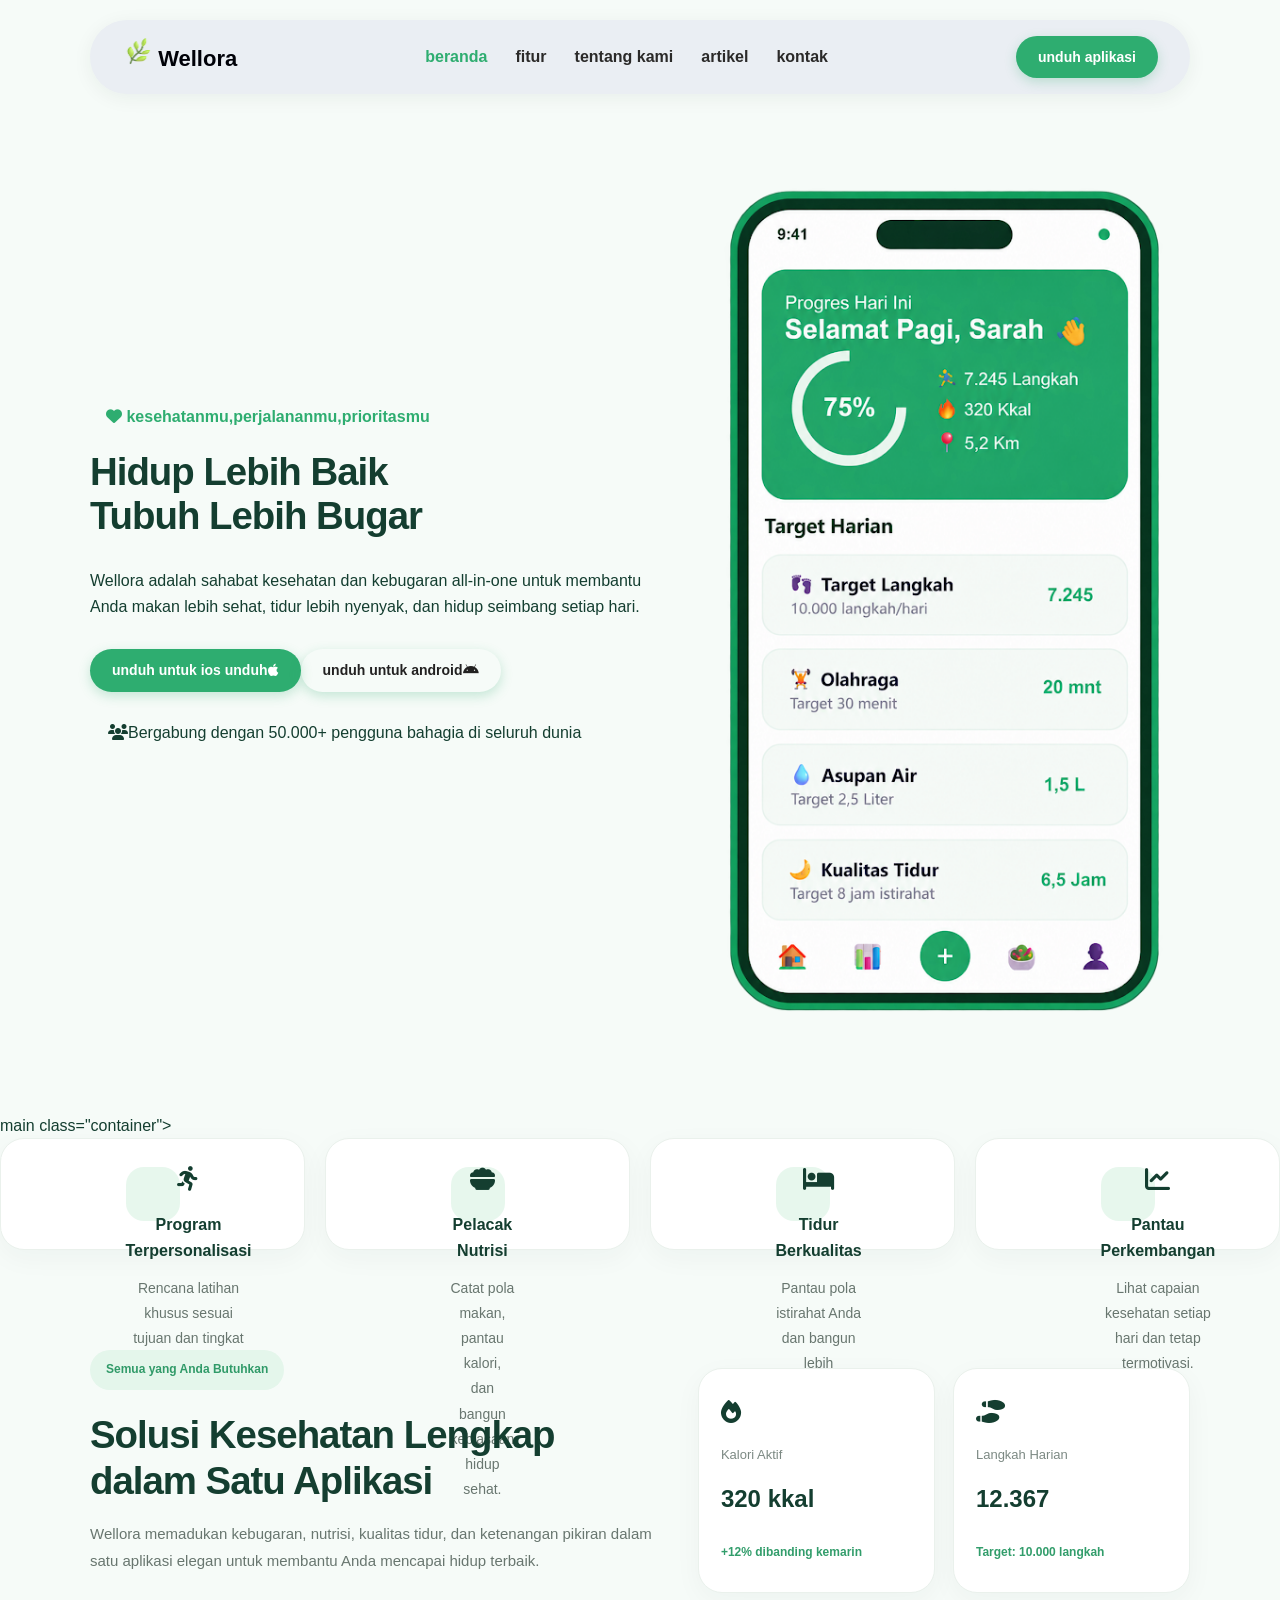
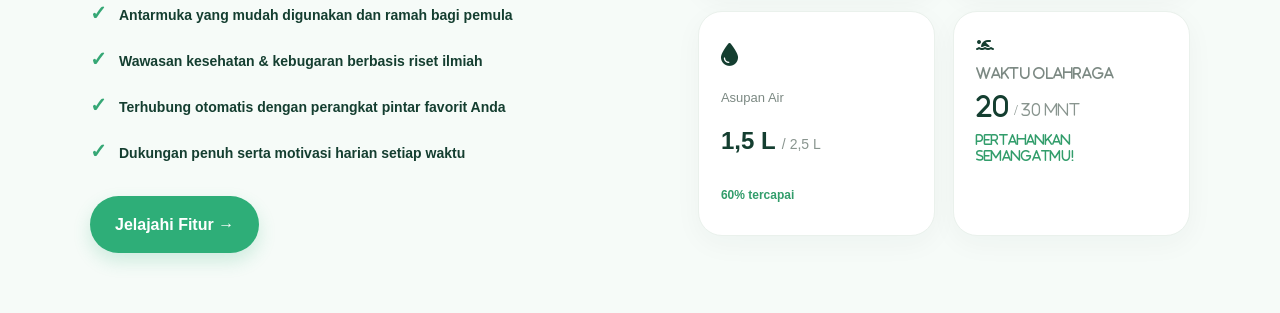
==== index.html @ 61c04da2 "penambahan secction tentang kami" ====
<!DOCTYPE html>
<html lang="en">
<head>
    <meta charset="UTF-8">
    <meta name="viewport" content="width=device-width, initial-scale=1.0">
    <title>wellora</title>
    <link rel="stylesheet" href="style.css">
     <link rel="stylesheet" href="https://cdnjs.cloudflare.com/ajax/libs/font-awesome/6.7.2/css/all.min.css" />
</head>
<body>
<header>
    <!-- logo -->
<a href="#" class="nav-logo">
    <span class="nav-logo-icon">
    <img src="aset/logo wellora.png" alt="icon"
    width="30" height="30">
    
    
</span>
Wellora
</a>
<!-- <menu> -->
    <nav class="nav-menu">
        <a href="#" class="nav-item active"> beranda </a>
         <a href="#"class="nav-item"> fitur</a>
          <a href="#" class="nav-item"> tentang kami </a>
           <a href="#" class="nav-item"> artikel </a>
            <a href="#" class="nav-item"> kontak </a>
             </nav>


        <!-- tombol -->
         <div class="nav-button">
            <a href="#" class="btn-unduh"> unduh aplikasi</a>
         </div>
</header>
<!-- hero -->
<section class="hero">
    <div class="text-hero">
        
        <span class="badge-hero"><i class="fa-solid fa-heart"></i>
            kesehatanmu,perjalananmu,prioritasmu</span>

            <h1 class="judul-hero">
           Hidup Lebih Baik<br> Tubuh Lebih Bugar</br> 
            </h1>

            <p class="deskripsi-hero">
                Wellora adalah sahabat kesehatan dan kebugaran 
                all-in-one untuk membantu Anda makan lebih sehat, tidur
                lebih nyenyak, dan hidup seimbang setiap hari.
            </p>

            <div class="button-hero">
                <a href="#" class="btn-ios">unduh untuk ios unduh <i class="fa-brands fa-apple"></i></a>
                <a href="#" class="btn-android">unduh untuk android<i class="fa-brands fa-android"></i></a>
               
            </div>

            <div class="tagline">
                 <i class="fa-solid fa-users"></i>Bergabung dengan 50.000+ pengguna bahagia di seluruh dunia 
            </div>

    </div>

    <div class="gambar-hero">
    <img src="aset/mobile.png" alt="mobile apps" class="gambar">
    </div>
</section>
main class="container">

    <section class="features">
      <div class="feature">
        <span class="icon"><i class="fa-solid fa-person-running"></i>
        <h3>Program Terpersonalisasi</h3>
        <p>Rencana latihan khusus sesuai tujuan dan tingkat kebugaran Anda.</p>
      </div>

      <div class="feature">
        <span class="icon"><i class="fa-solid fa-bowl-food"></i>
        <h3>Pelacak Nutrisi</h3>
        <p>Catat pola makan, pantau kalori, dan bangun kebiasaan hidup sehat.</p>
      </div>

      <div class="feature">
        <span class="icon"><i class="fa-solid fa-bed"></i>
        <h3>Tidur Berkualitas</h3>
        <p>Pantau pola istirahat Anda dan bangun lebih berenergi setiap pagi.</p>
      </div>

      <div class="feature">
        <span class="icon"><i class="fa-solid fa-chart-line"></i>
        <h3>Pantau Perkembangan</h3>
        <p>Lihat capaian kesehatan setiap hari dan tetap termotivasi.</p>
      </div>
    </section>

    <section class="hero">
      <div class="content">
        <span class="badge">Semua yang Anda Butuhkan</span>

        <h1>Solusi Kesehatan Lengkap dalam Satu Aplikasi</h1>

        <p class="description">
          Wellora memadukan kebugaran, nutrisi, kualitas tidur,
          dan ketenangan pikiran dalam satu aplikasi elegan
          untuk membantu Anda mencapai hidup terbaik.
        </p>

        <ul>
          <li>Antarmuka yang mudah digunakan dan ramah bagi pemula</li>
          <li>Wawasan kesehatan & kebugaran berbasis riset ilmiah</li>
          <li>Terhubung otomatis dengan perangkat pintar favorit Anda</li>
          <li>Dukungan penuh serta motivasi harian setiap waktu</li>
        </ul>

        <a href="#dashboard" class="button">Jelajahi Fitur →</a>
      </div>

      <div class="dashboard" id="dashboard">
        <div class="stat">
          <span><i class="fa-solid fa-fire"></i>
          <p>Kalori Aktif</p>
          <h2>320 kkal</h2>
          <small>+12% dibanding kemarin</small>
        </div>

        <div class="stat">
          <span><i class="fa-solid fa-shoe-prints"></i>
          <p>Langkah Harian</p>
          <h2>12.367</h2>
          <small>Target: 10.000 langkah</small>
        </div>

        <div class="stat">
          <span><i class="fa-solid fa-droplet"></i>
          <p>Asupan Air</p>
          <h2>1,5 L <em>/ 2,5 L</em></h2>
          <small>60% tercapai</small>
        </div>

        <div class="stat">
          <span<i class="fa-solid fa-person-swimming"></i>
          <p>Waktu Olahraga</p>
          <h2>20 <em>/ 30 mnt</em></h2>
          <small>Pertahankan semangatmu!</small>
        </div>
      </div>
    </section>

  </main>

<section class="tentang">
  
</section>



</body>
</html>
---- style.css ----
/* reset all */
*{
    box-sizing: border-box;
    margin: 0;
    padding: 0;
}

body{
    font-family: 'Segoe UI', Tahoma, Geneva, Verdana, sans-serif;
    background-color: rgb(253, 254, 255);
    color: rgb(2, 11, 19);
    line-height: 1.6;
}


/* header dan nafgar */
header{
    width: 90%;
    max-width: 1100px;
    background-color: rgb(234, 238, 243);
    border-radius: 40px;
    box-shadow: 0 4px 20px rgba(18,55,42,0.06);
    margin: 20px auto 30px auto;
    padding: 16px 32px;
    display:flex;
    justify-content: space-between;
}

.nav-logo{
    font-size: 22px;
    font-weight: 800;
    color: rgb(0, 1, 8);
    text-decoration: none;


}

.nav-menu{
    display: flex;
    align-items: center;
    gap: 28px;
}

.nav-item{
    color: rgb(43, 42, 41);
    text-decoration: none;
    font-weight: 600;
    font-size: 16px;
}

.nav-item:hover, .nav-item.active{
    color: #2ead70;
    transition: color 0,2s ease;
}

.btn-unduh{
    background-color:#2ead70;
    padding: 10px  22px;
    border-radius: 25px;
    color: white;
    text-decoration: none;
    font-weight: 700; 
    font-size: 14px;

    display: flex;
    align-items: center;
    
    box-shadow: 0 4px 12px rgba(46,173,112,0.25);
}

.btn-unduh:hover{
    background-color: #2ead70;
    transform: translateY(-2px);
    transition: trasform 0.2 ease;
}
/* hero section */
.hero{
    width: 90%;
    max-width: 1100px;
    margin: 0 auto;

    display: flex;
    justify-content: space-between;
    align-items: center;
    gap:40px;
    padding-top: 30px;
    padding-bottom: 60px;
}

.gambar{
    width: 100%;
    max-width: 900px;
    height: auto;
    margin: auto;
}

.badge-hero{
    background: color #cbeedb;;
    color: #2ead70;
    border-radius: 20px;
    font-weight: 700;
    padding: 8px 16px;
    border:1px solid CBEFDB;
    height: auto;
}



.judul-hero{
    font: size 50px;
    font-weight: 800;
    line-height: 1.15;
    margin-bottom: 20px;
    margin: 20px auto 30px auto;

}


.button-hero{
display: flex;
align-items: center;
justify-content: 20px;
margin:30px auto 10px auto;
}

.btn-ios{
     background-color:#2ead70;
    padding: 10px  22px;
    border-radius: 25px;
    color: white;
    text-decoration: none;
    font-weight: 700; 
    font-size: 14px;

    display: flex;
    align-items: center;
    
    box-shadow: 0 4px 12px rgba(46,173,112,0.25);
}
.btn-android{
     background-color:#e3f5ec00;
    padding: 10px  22px;
    border-radius: 25px;
    color: rgb(34, 33, 33);
    text-decoration: none;
    font-weight: 700; 
    font-size: 14px;

    display: flex;
    align-items: center;
    
    box-shadow: 0 4px 12px rgba(46,173,112,0.25);
}

.tagline{
    padding: 18px;
    display: flex;
    align-items: center;
    margin-bottom: 40px;
    justify-content: left;
}


style.css

css

* {
  margin: 0;
  padding: 0;
  box-sizing: border-box;
}

body {
  font-family: Arial, sans-serif;
  color: #143e30;
  background: #f6fbf8;
}

.container {
  max-width: 1200px;
  margin: auto;
  padding: 32px 24px;
}

.features {
  display: grid;
  grid-template-columns: repeat(4, 1fr);
  gap: 20px;
}

.feature {
  background: white;
  padding: 28px 18px;
  border: 1px solid #eaf1ec;
  border-radius: 24px;
  text-align: center;
  box-shadow: 0 8px 28px #173d3008;
}

.icon {
  display: inline-grid;
  place-items: center;
  width: 54px;
  height: 54px;
  background: #e7f7ed;
  border-radius: 18px;
  font-size: 25px;
}

.feature h3 {
  margin: 20px 0 12px;
  font-size: 16px;
}

.feature p,
.description {
  color: #68766f;
  line-height: 1.8;
  font-size: 14px;
}

.hero {
  display: grid;
  grid-template-columns: 1fr 1fr;
  gap: 48px;
  align-items: center;
  margin-top: 72px;
}

.badge {
  display: inline-block;
  padding: 10px 16px;
  border-radius: 30px;
  background: #e4f6eb;
  color: #309a68;
  font-size: 12px;
  font-weight: bold;
}

h1 {
  margin: 22px 0 16px;
  font-size: clamp(30px, 3vw, 42px);
  line-height: 1.2;
  letter-spacing: -1px;
}

.description {
  font-size: 15px;
}

ul {
  list-style: none;
  margin: 24px 0 30px;
}

li {
  margin: 16px 0;
  font-size: 14px;
  font-weight: 600;
  line-height: 1.5;
}

li::before {
  content: "✓";
  color: #35a775;
  font-size: 20px;
  margin-right: 12px;
}

.button {
  display: inline-block;
  background: #2eae78;
  color: white;
  text-decoration: none;
  font-weight: bold;
  padding: 16px 25px;
  border-radius: 30px;
  box-shadow: 0 8px 18px #2eae7830;
}

.dashboard {
  display: grid;
  grid-template-columns: repeat(2, 1fr);
  gap: 18px;
}

.stat {
  background: white;
  border: 1px solid #eaf1ec;
  border-radius: 24px;
  padding: 25px 22px;
  box-shadow: 0 8px 28px #173d3008;
}

.stat > span {
  font-size: 23px;
}

.stat p {
  color: #7c8983;
  font-size: 13px;
  margin: 14px 0;
}

.stat h2 {
  font-size: 24px;
  margin-bottom: 12px;
}

.stat em {
  font-size: 14px;
  font-weight: normal;
  color: #89958f;
  font-style: normal;
}

.stat small {
  color: #329d6b;
  font-size: 12px;
  font-weight: bold;
}

@media (max-width: 800px) {
  .features {
    grid-template-columns: repeat(2, 1fr);
  }

  .hero {
    grid-template-columns: 1fr;
    gap: 35px;
    margin-top: 45px;
  }
}

@media (max-width: 480px) {
  .features {
    grid-template-columns: 1fr;
  }

  .dashboard {
    gap: 12px;
  }

  .stat {
    padding: 18px 14px;
  }

  .stat h2 {
    font-size: 20px;
  }
}

/* RESET */
* {
  margin: 0;
  padding: 0;
  box-sizing: border-box;
}

body {
  font-family: Arial, sans-serif;
  color: #143e30;
  background: #f6fbf8;
}

/* CONTAINER */
.container {
  max-width: 1200px;
  margin: auto;
  padding: 32px 24px;
}

/* KARTU FITUR */
.features {
  display: grid;
  grid-template-columns: repeat(4, 1fr);
  gap: 20px;
}

.feature {
  background: #ffffff;
  padding: 28px 18px;
  border: 1px solid #eaf1ec;
  border-radius: 24px;
  text-align: center;
  box-shadow: 0 8px 28px rgba(23, 61, 48, 0.04);
  transition: transform 0.3s ease;
}

.feature:hover {
  transform: translateY(-5px);
}

.icon {
  display: inline-grid;
  place-items: center;
  width: 54px;
  height: 54px;
  background: #e7f7ed;
  border-radius: 18px;
  font-size: 25px;
}

.feature h3 {
  margin: 20px 0 12px;
  font-size: 16px;
}

.feature p,
.description {
  color: #68766f;
  line-height: 1.8;
  font-size: 14px;
}

/* BAGIAN UTAMA */
.hero {
  display: grid;
  grid-template-columns: 1fr 1fr;
  gap: 48px;
  align-items: center;
  margin-top: 72px;
}

/* LABEL HIJAU */
.badge {
  display: inline-block;
  padding: 10px 16px;
  border-radius: 30px;
  background: #e4f6eb;
  color: #309a68;
  font-size: 12px;
  font-weight: bold;
}

/* JUDUL */
h1 {
  margin: 22px 0 16px;
  font-size: clamp(30px, 3vw, 42px);
  line-height: 1.2;
  letter-spacing: -1px;
  font-weight: 800;
}

.description {
  font-size: 15px;
}

/* DAFTAR KEUNGGULAN */
ul {
  list-style: none;
  margin: 24px 0 30px;
}

li {
  margin: 16px 0;
  font-size: 14px;
  font-weight: 600;
  line-height: 1.5;
}

li::before {
  content: "✓";
  color: #35a775;
  font-size: 20px;
  margin-right: 12px;
}

/* TOMBOL */
.button {
  display: inline-block;
  background: #2eae78;
  color: white;
  text-decoration: none;
  font-weight: bold;
  padding: 16px 25px;
  border-radius: 30px;
  box-shadow: 0 8px 18px rgba(46, 174, 120, 0.2);
  transition: background 0.3s ease;
}

.button:hover {
  background: #238c60;
}

/* DASHBOARD STATISTIK */
.dashboard {
  display: grid;
  grid-template-columns: repeat(2, 1fr);
  gap: 18px;
}

.stat {
  background: #ffffff;
  border: 1px solid #eaf1ec;
  border-radius: 24px;
  padding: 25px 22px;
  box-shadow: 0 8px 28px rgba(23, 61, 48, 0.04);
  transition: transform 0.3s ease;
}

.stat:hover {
  transform: translateY(-4px);
}

.stat > span {
  font-size: 23px;
}

.stat p {
  color: #7c8983;
  font-size: 13px;
  margin: 14px 0;
}

.stat h2 {
  font-size: 24px;
  margin-bottom: 12px;
}

.stat em {
  font-size: 14px;
  font-weight: normal;
  color: #89958f;
  font-style: normal;
}

.stat small {
  color: #329d6b;
  font-size: 12px;
  font-weight: bold;
}

/* RESPONSIVE TABLET */
@media (max-width: 800px) {
  .features {
    grid-template-columns: repeat(2, 1fr);
  }

  .hero {
    grid-template-columns: 1fr;
    gap: 35px;
    margin-top: 45px;
  }
}

/* RESPONSIVE HP */
@media (max-width: 480px) {
  .container {
    padding: 24px 16px;
  }

  .features {
    grid-template-columns: 1fr;
  }

  .dashboard {
    gap: 12px;
  }

  .stat {
    padding: 18px 14px;
  }

  .stat h2 {
    font-size: 20px;
  }
}
Pastikan bagian <head> di index.html memiliki kode berikut supaya CSS-nya terhubung:

<link rel="stylesheet" href="style.css">
Struktur foldernya:




.hero {
  display: grid;
  grid-template-columns: 1fr 1fr;
  gap: 48px;
  align-items: center;
}

.content {
  order: 1;
}

.dashboard {
  order: 2;
  display: grid;
  grid-template-columns: repeat(2, 1fr);
  gap: 18px;
}


/* LAYOUT UTAMA */
.container {
  width: 100%;
  max-width: 1320px;
  margin: 0 auto;
  padding: 0 32px 20px;
}

/* 4 KARTU DI ATAS */
.features {
  display: grid;
  grid-template-columns: repeat(4, minmax(0, 1fr));
  gap: 20px;
  margin-bottom: 70px;
}

.feature {
  min-width: 0;
  background: #fff;
  padding: 28px 18px;
  border: 1px solid #eaf1ec;
  border-radius: 24px;
  text-align: center;
}

/* TEKS KIRI DAN DASHBOARD KANAN */
.hero {
  display: grid;
  grid-template-columns: 1.15fr 1fr;
  gap: 42px;
  align-items: center;
  margin-top: 0;
}

.content {
  min-width: 0;
}

/* 4 KARTU STATISTIK */
.dashboard {
  display: grid;
  grid-template-columns: repeat(2, minmax(0, 1fr));
  gap: 18px;
  min-width: 0;
}

.stat {
  min-width: 0;
  background: #fff;
  padding: 25px 22px;
  border: 1px solid #eaf1ec;
  border-radius: 24px;
}

/* RESPONSIVE UNTUK LAYAR KECIL */
@media (max-width: 760px) {
  .features {
    grid-template-columns: repeat(2, minmax(0, 1fr));
    margin-bottom: 40px;
  }

  .hero {
    grid-template-columns: 1fr;
    gap: 30px;
  }
}

@media (max-width: 480px) {
  .container {
    padding: 20px 16px;
  }

  .features {
    grid-template-columns: 1fr;
  }

  .dashboard {
    grid-template-columns: repeat(2, minmax(0, 1fr));
    gap: 12px;
  }
}
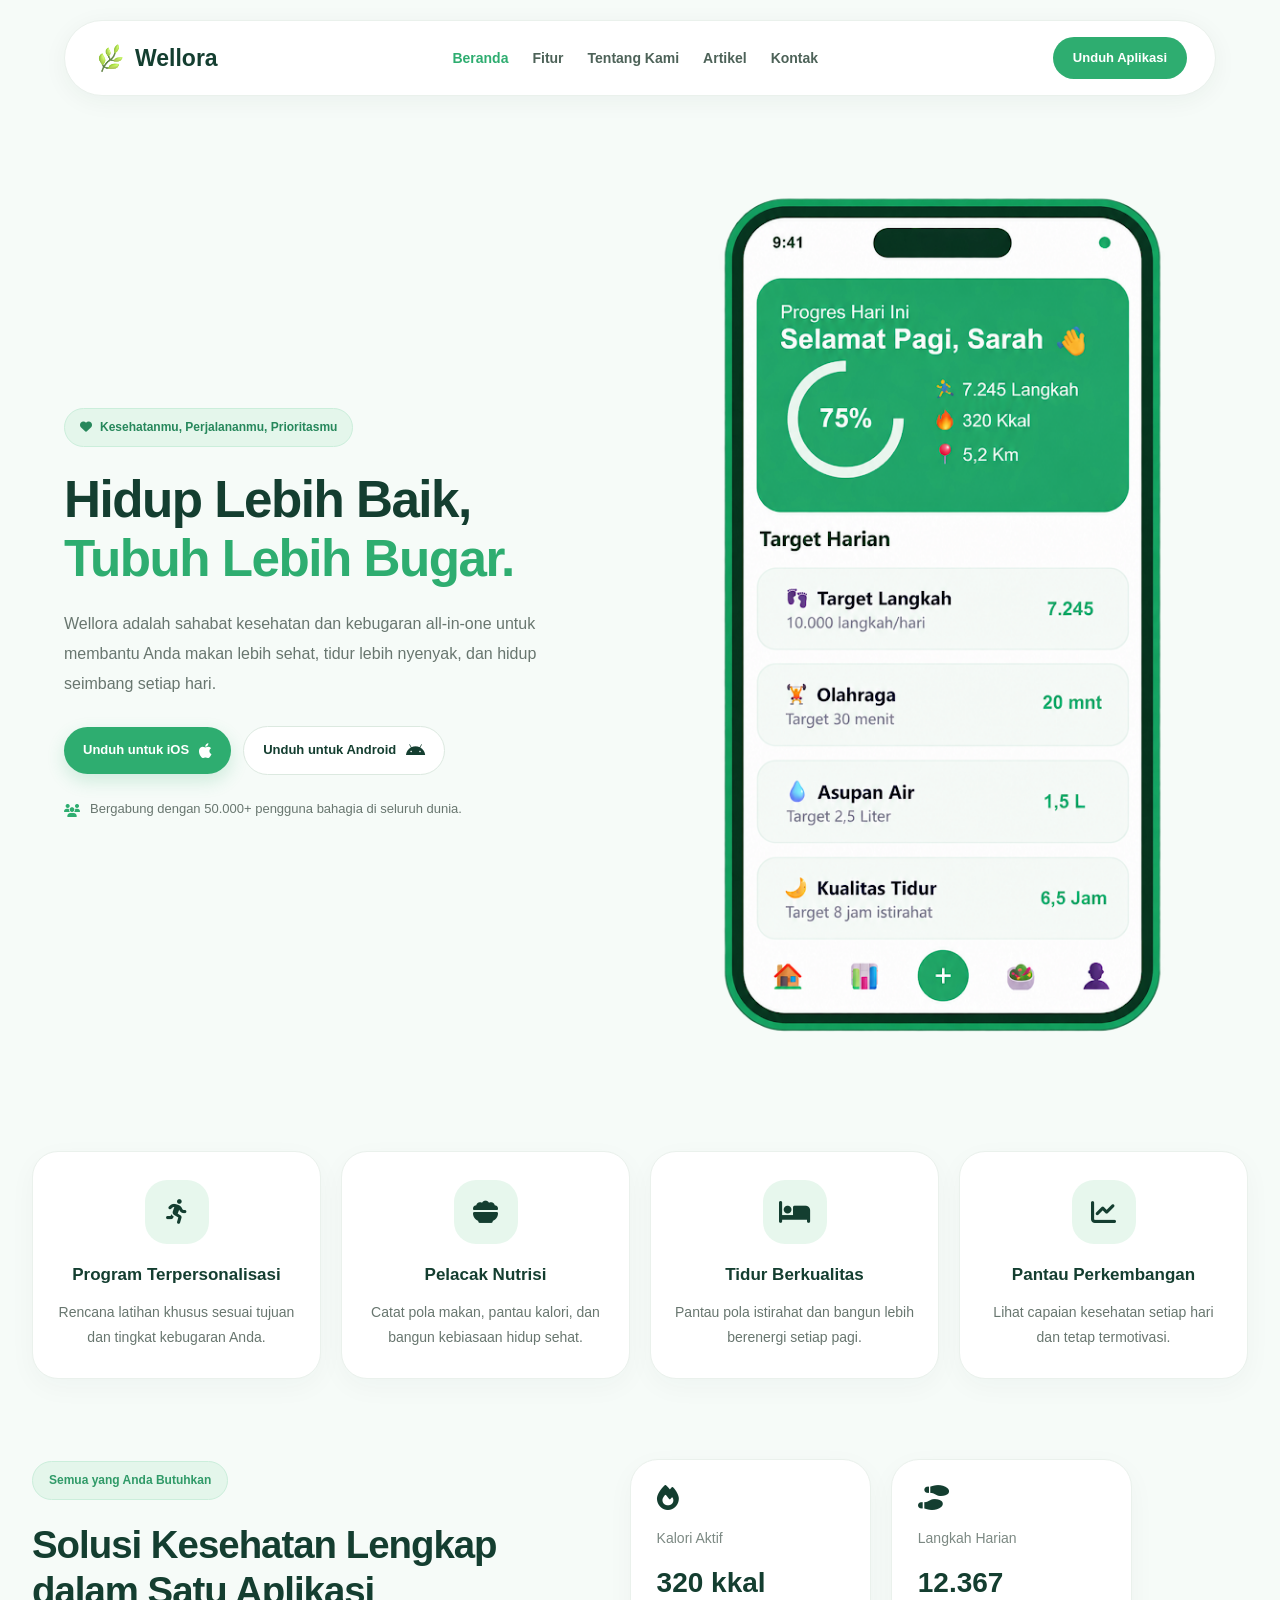
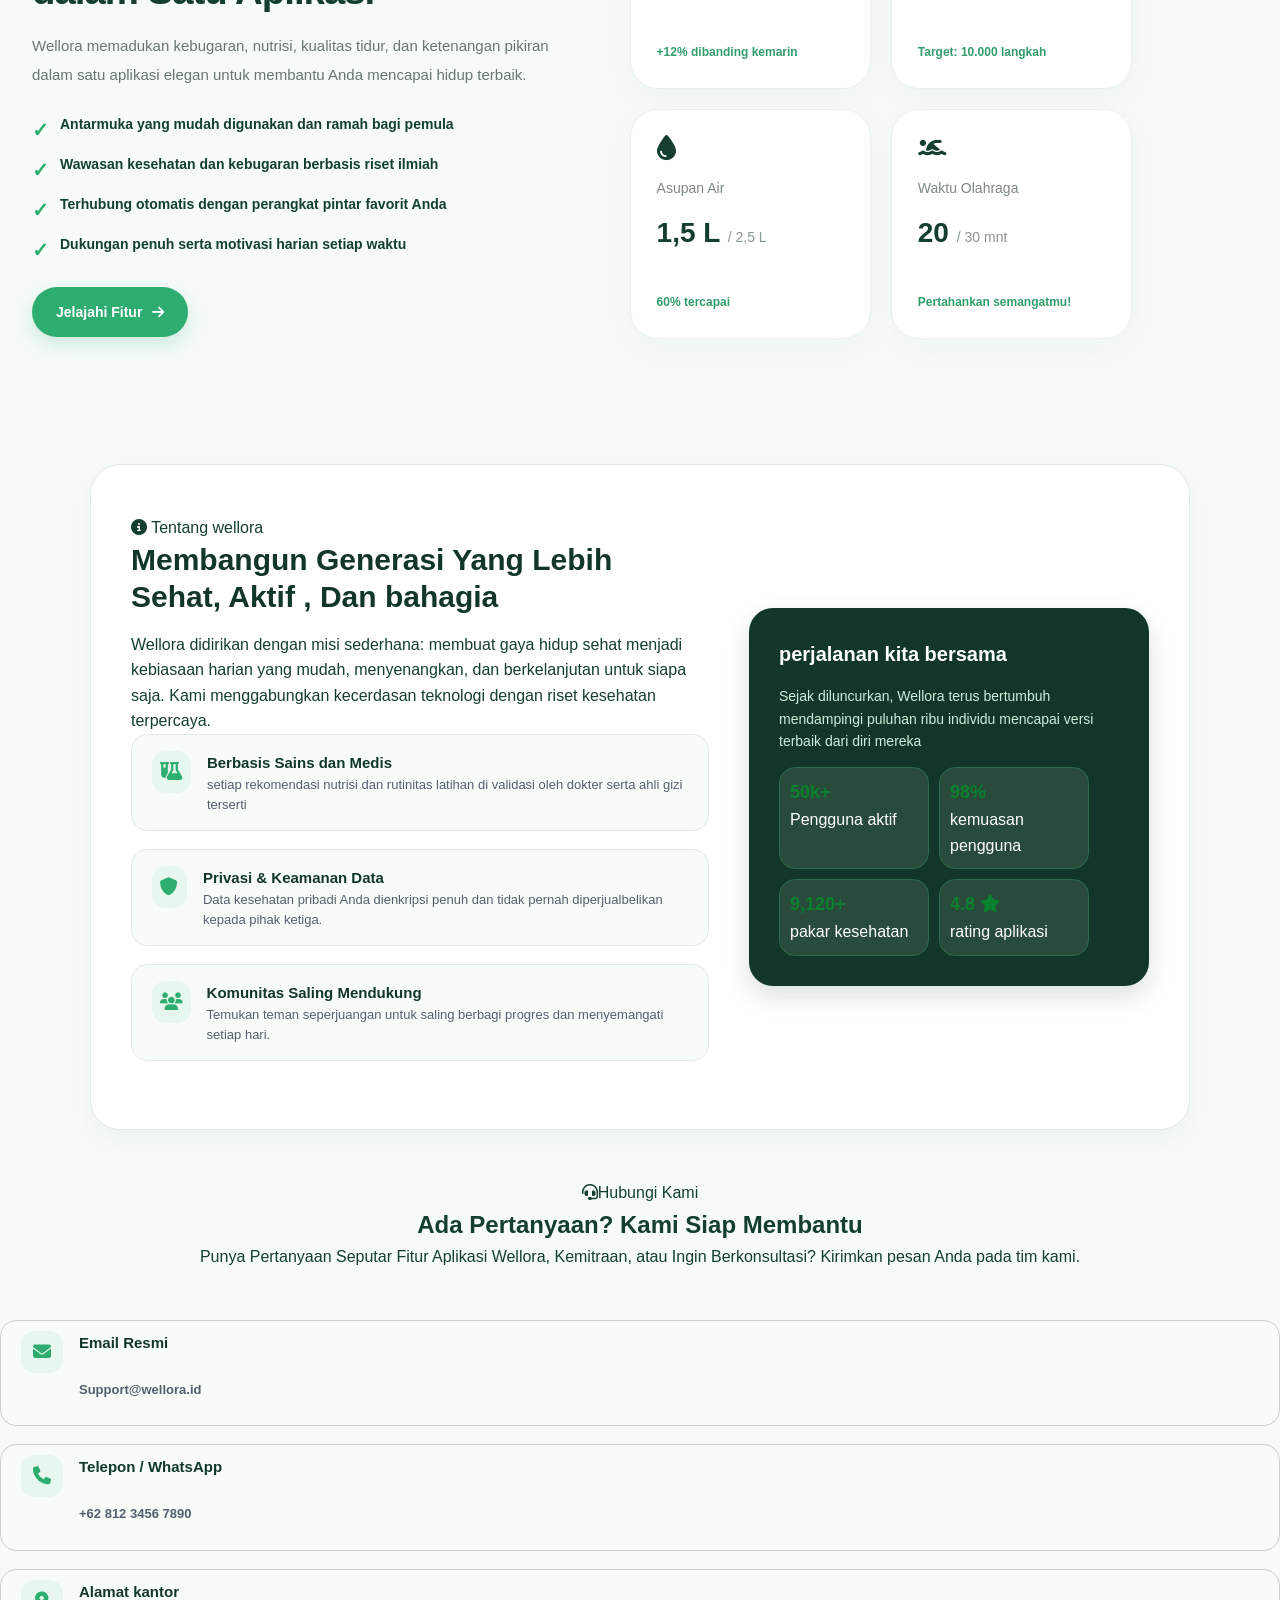
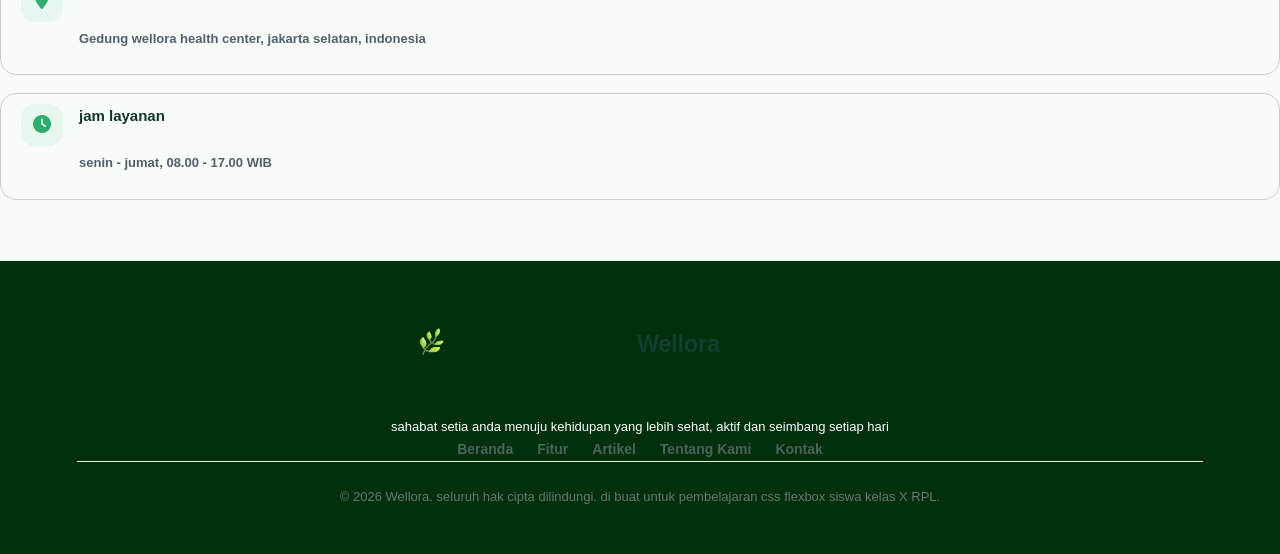
==== commit c4270139: "penambahan hubungi kami" ====
--- a/index.html
+++ b/index.html
@@ -1,160 +1,433 @@
+
 <!DOCTYPE html>
-<html lang="en">
+<html lang="id">
 <head>
     <meta charset="UTF-8">
     <meta name="viewport" content="width=device-width, initial-scale=1.0">
-    <title>wellora</title>
+    <title>Wellora - Hidup Lebih Sehat</title>
+
     <link rel="stylesheet" href="style.css">
-     <link rel="stylesheet" href="https://cdnjs.cloudflare.com/ajax/libs/font-awesome/6.7.2/css/all.min.css" />
+
+    <link rel="stylesheet"
+        href="https://cdnjs.cloudflare.com/ajax/libs/font-awesome/6.7.2/css/all.min.css">
 </head>
+
 <body>
-<header>
-    <!-- logo -->
-<a href="#" class="nav-logo">
-    <span class="nav-logo-icon">
-    <img src="aset/logo wellora.png" alt="icon"
-    width="30" height="30">
+
+    <!-- HEADER / NAVBAR -->
+    <header class="navbar">
+        <a href="#" class="nav-logo">
+            <img src="aset/logo wellora.png" alt="Logo Wellora">
+            <span>Wellora</span>
+        </a>
+
+        <nav class="nav-menu">
+            <a href="#" class="nav-item active">Beranda</a>
+            <a href="#fitur" class="nav-item">Fitur</a>
+            <a href="#tentang" class="nav-item">Tentang Kami</a>
+            <a href="#dashboard" class="nav-item">Artikel</a>
+            <a href="#kontak" class="nav-item">Kontak</a>
+        </nav>
+
+        <div class="nav-button">
+            <a href="#fitur" class="btn-unduh">Unduh Aplikasi</a>
+        </div>
+    </header>
+
+    <!-- HERO UTAMA -->
+    <section class="hero-utama">
+
+        <div class="text-hero">
+            <span class="badge-hero">
+                <i class="fa-solid fa-heart"></i>
+                Kesehatanmu, Perjalananmu, Prioritasmu
+            </span>
+
+            <h1 class="judul-hero">
+                Hidup Lebih Baik,
+                <span>Tubuh Lebih Bugar.</span>
+            </h1>
+
+            <p class="deskripsi-hero">
+                Wellora adalah sahabat kesehatan dan kebugaran
+                all-in-one untuk membantu Anda makan lebih sehat,
+                tidur lebih nyenyak, dan hidup seimbang setiap hari.
+            </p>
+
+            <div class="button-hero">
+                <a href="#" class="btn-ios">
+                    Unduh untuk iOS
+                    <i class="fa-brands fa-apple"></i>
+                </a>
+
+                <a href="#" class="btn-android">
+                    Unduh untuk Android
+                    <i class="fa-brands fa-android"></i>
+                </a>
+            </div>
+
+            <div class="tagline">
+                <i class="fa-solid fa-users"></i>
+                Bergabung dengan 50.000+ pengguna bahagia
+                di seluruh dunia.
+            </div>
+        </div>
+
+        <div class="gambar-hero">
+            <img src="aset/mobile.png" alt="Aplikasi Wellora"
+                class="gambar">
+        </div>
+
+    </section>
+
+    <!-- KONTEN UTAMA -->
+    <main class="container">
+
+        <!-- FITUR -->
+        <section class="features" id="fitur">
+
+            <div class="feature">
+                <span class="icon">
+                    <i class="fa-solid fa-person-running"></i>
+                </span>
+                <h3>Program Terpersonalisasi</h3>
+                <p>
+                    Rencana latihan khusus sesuai tujuan dan tingkat
+                    kebugaran Anda.
+                </p>
+            </div>
+
+            <div class="feature">
+                <span class="icon">
+                    <i class="fa-solid fa-bowl-food"></i>
+                </span>
+                <h3>Pelacak Nutrisi</h3>
+                <p>
+                    Catat pola makan, pantau kalori, dan bangun
+                    kebiasaan hidup sehat.
+                </p>
+            </div>
+
+            <div class="feature">
+                <span class="icon">
+                    <i class="fa-solid fa-bed"></i>
+                </span>
+                <h3>Tidur Berkualitas</h3>
+                <p>
+                    Pantau pola istirahat dan bangun lebih berenergi
+                    setiap pagi.
+                </p>
+            </div>
+
+            <div class="feature">
+                <span class="icon">
+                    <i class="fa-solid fa-chart-line"></i>
+                </span>
+                <h3>Pantau Perkembangan</h3>
+                <p>
+                    Lihat capaian kesehatan setiap hari dan tetap
+                    termotivasi.
+                </p>
+            </div>
+
+        </section>
+
+        <!-- INFORMASI DAN DASHBOARD -->
+        <section class="hero">
+
+            <div class="content">
+                <span class="badge">
+                    Semua yang Anda Butuhkan
+                </span>
+
+                <h2 class="judul-konten">
+                    Solusi Kesehatan Lengkap dalam Satu Aplikasi
+                </h2>
+
+                <p class="description">
+                    Wellora memadukan kebugaran, nutrisi, kualitas tidur,
+                    dan ketenangan pikiran dalam satu aplikasi elegan
+                    untuk membantu Anda mencapai hidup terbaik.
+                </p>
+
+                <ul class="daftar-fitur">
+                    <li>
+                        Antarmuka yang mudah digunakan dan ramah bagi pemula
+                    </li>
+                    <li>
+                        Wawasan kesehatan dan kebugaran berbasis riset ilmiah
+                    </li>
+                    <li>
+                        Terhubung otomatis dengan perangkat pintar favorit Anda
+                    </li>
+                    <li>
+                        Dukungan penuh serta motivasi harian setiap waktu
+                    </li>
+                </ul>
+
+                <a href="#dashboard" class="button">
+                    Jelajahi Fitur <i class="fa-solid fa-arrow-right"></i>
+                </a>
+            </div>
+
+            <!-- DASHBOARD -->
+            <div class="dashboard" id="dashboard">
+
+                <div class="stat">
+                    <span class="stat-icon">
+                        <i class="fa-solid fa-fire"></i>
+                    </span>
+                    <p>Kalori Aktif</p>
+                    <h3>320 kkal</h3>
+                    <small>+12% dibanding kemarin</small>
+                </div>
+
+                <div class="stat">
+                    <span class="stat-icon">
+                        <i class="fa-solid fa-shoe-prints"></i>
+                    </span>
+                    <p>Langkah Harian</p>
+                    <h3>12.367</h3>
+                    <small>Target: 10.000 langkah</small>
+                </div>
+
+                <div class="stat">
+                    <span class="stat-icon">
+                        <i class="fa-solid fa-droplet"></i>
+                    </span>
+                    <p>Asupan Air</p>
+                    <h3>1,5 L <em>/ 2,5 L</em></h3>
+                    <small>60% tercapai</small>
+                </div>
+
+                <div class="stat">
+                    <span class="stat-icon">
+                        <i class="fa-solid fa-person-swimming"></i>
+                    </span>
+                    <p>Waktu Olahraga</p>
+                    <h3>20 <em>/ 30 mnt</em></h3>
+                    <small>Pertahankan semangatmu!</small>
+                </div>
+
+            </div>
+
+        </section>
+
+        <!-- TENTANG
+        <section class="tentang" id="tentang">
+            <span class="badge">Tentang Wellora</span>
+            <h2>Mulai Perjalanan Sehatmu Bersama Wellora</h2>
+            <p>
+                Satu aplikasi untuk membantu Anda menjaga kebugaran,
+                pola makan, tidur, dan keseimbangan hidup.
+            </p>
+        </section>
+
+        <footer id="kontak">
+            <p>© 2026 Wellora. Hidup sehat, hidup lebih baik.</p>
+        </footer> -->
+
+    </main>
+
+  <section class="about">
+    <div class="about-kiri">
+        <span class="about-badge">
+        <i class="fa-solid fa-info-circle"></i> Tentang wellora
+        
+        </span>
+        <h2 class="about-title"> Membangun Generasi Yang Lebih Sehat, Aktif ,
+           Dan bahagia</h2>
+        <p class="about-description">
+            Wellora didirikan dengan misi sederhana: membuat gaya hidup sehat menjadi
+             kebiasaan harian yang mudah, menyenangkan, dan berkelanjutan untuk siapa saja.
+              Kami menggabungkan kecerdasan teknologi dengan riset kesehatan terpercaya. 
+
+        </p>
+
+        <div class="about-values">
+            <!-- value 1 -->
+            <div class="value-item">
+              <div class="value-icon">
+                <i class="fa-solid fa-flask-vial"></i>
+             </div>         
+             <div class="value-text">
+                <div class="value-title">Berbasis Sains dan Medis</div>
+                <div class="value-desc">
+                setiap rekomendasi nutrisi dan rutinitas latihan di validasi 
+                oleh dokter serta ahli gizi terserti</div>
+
+              </div>
+           
+        
+            </div>
+            <!-- value 2 -->
+            <div class="value-item">
+                <div class="value-icon">
+                    <i class="fa-solid fa-shield"></i>
+                </div>         
+                <div class="value-text">
+                    
+
+            <div class="value-title">Privasi & Keamanan Data</div>
+            <div class="value-desc">
+            Data kesehatan pribadi Anda dienkripsi penuh 
+            dan tidak pernah diperjualbelikan kepada pihak ketiga.</div>
+
+
+
+                </div>
+            </div>
+            <!-- value 3 -->
+             <div class="value-item">
+              <div class="value-icon">
+                <i class="fa-solid fa-users"></i>
+             </div>         
+             <div class="value-text">
+                <div class="value-title">Komunitas Saling Mendukung</div>
+                <div class="value-desc">
+                    Temukan teman seperjuangan untuk saling 
+                    berbagi progres dan menyemangati setiap hari.
+                </div>
+              </div>
+             </div>
+        </div>
+    </div>    
+
+<div class="about-kanan">
+<div class="box-about-kanan">
+    <h2 class="title-about-kanan">
+        perjalanan kita bersama
+    </h2>
+    <p class="desc-about-kanan">
+        Sejak diluncurkan, Wellora terus bertumbuh mendampingi 
+        puluhan ribu individu mencapai versi terbaik dari diri mereka
+    </p>
+<div class="card-about-kanan">
+    <div class="card-item">
+      <div class="teks-about-kanan">50k+</div>  
+        Pengguna aktif
+    </div>
+
+    <div class="card-item">
+       <div class="teks-about-kanan">98%</div> 
+        kemuasan pengguna
+</div>
+
+    <div class="card-item">
+       <div class="teks-about-kanan">9,120+</div> 
+        pakar kesehatan
+</div>
+
+    <div class="card-item">
+        <div class="teks-about-kanan">4.8 <i class="fa-solid fa-star"></i></div>
+        rating aplikasi
     
-    
-</span>
-Wellora
-</a>
-<!-- <menu> -->
-    <nav class="nav-menu">
-        <a href="#" class="nav-item active"> beranda </a>
-         <a href="#"class="nav-item"> fitur</a>
-          <a href="#" class="nav-item"> tentang kami </a>
-           <a href="#" class="nav-item"> artikel </a>
-            <a href="#" class="nav-item"> kontak </a>
-             </nav>
-
-
-        <!-- tombol -->
-         <div class="nav-button">
-            <a href="#" class="btn-unduh"> unduh aplikasi</a>
-         </div>
-</header>
-<!-- hero -->
-<section class="hero">
-    <div class="text-hero">
+</div>
+</div>
+
+    </div>
+
+           </div>
+  </section>
+
+  <section class="hubungi">
+    <div class="hubungi-kiri">
+    <div class="teks-hubungi">
+    <p><i class="fa-solid fa-headset"></i>Hubungi Kami</p>
+    <h1>Ada Pertanyaan? Kami Siap Membantu</h1>
+    <p>Punya Pertanyaan Seputar Fitur Aplikasi Wellora, Kemitraan, atau Ingin Berkonsultasi? Kirimkan pesan Anda pada tim kami.</p>
+    </div>
+    <div class="box-hubungi">
+        <!-- hubungi 1 -->
+            <div class="hubungi-item">
+              <div class="hubungi-icon">
+                <i class="fa-solid fa-envelope"></i>
+             </div>         
+             <div class="hubungi-text">
+                <div class="hubungi-title">Email Resmi</div>
+                <div class="hubungi-desc">
+                Support@wellora.id
+                </div>
+              </div>
+           
         
-        <span class="badge-hero"><i class="fa-solid fa-heart"></i>
-            kesehatanmu,perjalananmu,prioritasmu</span>
-
-            <h1 class="judul-hero">
-           Hidup Lebih Baik<br> Tubuh Lebih Bugar</br> 
-            </h1>
-
-            <p class="deskripsi-hero">
-                Wellora adalah sahabat kesehatan dan kebugaran 
-                all-in-one untuk membantu Anda makan lebih sehat, tidur
-                lebih nyenyak, dan hidup seimbang setiap hari.
-            </p>
-
-            <div class="button-hero">
-                <a href="#" class="btn-ios">unduh untuk ios unduh <i class="fa-brands fa-apple"></i></a>
-                <a href="#" class="btn-android">unduh untuk android<i class="fa-brands fa-android"></i></a>
-               
-            </div>
-
-            <div class="tagline">
-                 <i class="fa-solid fa-users"></i>Bergabung dengan 50.000+ pengguna bahagia di seluruh dunia 
-            </div>
-
+            </div>
+            <!-- hubungi 2 -->
+            <div class="hubungi-item">
+                <div class="hubungi-icon">
+                    <i class="fa-solid fa-phone"></i>
+                </div>         
+                <div class="hubungi-text">
+                    
+
+            <div class="hubungi-title">Telepon / WhatsApp</div>
+            <div class="hubungi-desc">
+            +62 812 3456 7890
+            </div>
+
+
+
+                </div>
+            </div>
+            <!-- hubungi 3 -->
+             <div class="hubungi-item">
+              <div class="hubungi-icon">
+               <i class="fa-solid fa-location-dot"></i>
+             </div>         
+             <div class="hubungi-text">
+                <div class="hubungi-title">Alamat kantor</div>
+                <div class="hubungi-desc">
+                    Gedung wellora health center, jakarta selatan, indonesia
+                </div>
+              </div>
+             </div>
+              <!-- hubungi 4 -->
+             <div class="hubungi-item">
+              <div class="hubungi-icon">
+              <i class="fa-solid fa-clock"></i>
+             </div>         
+             <div class="hubungi-text">
+                <div class="hubungi-title">jam layanan</div>
+                <div class="hubungi-desc">
+                    senin - jumat, 08.00 - 17.00 WIB
+                </div>
+              </div>
+             </div>
+             </div>
     </div>
-
-    <div class="gambar-hero">
-    <img src="aset/mobile.png" alt="mobile apps" class="gambar">
     </div>
-</section>
-main class="container">
-
-    <section class="features">
-      <div class="feature">
-        <span class="icon"><i class="fa-solid fa-person-running"></i>
-        <h3>Program Terpersonalisasi</h3>
-        <p>Rencana latihan khusus sesuai tujuan dan tingkat kebugaran Anda.</p>
-      </div>
-
-      <div class="feature">
-        <span class="icon"><i class="fa-solid fa-bowl-food"></i>
-        <h3>Pelacak Nutrisi</h3>
-        <p>Catat pola makan, pantau kalori, dan bangun kebiasaan hidup sehat.</p>
-      </div>
-
-      <div class="feature">
-        <span class="icon"><i class="fa-solid fa-bed"></i>
-        <h3>Tidur Berkualitas</h3>
-        <p>Pantau pola istirahat Anda dan bangun lebih berenergi setiap pagi.</p>
-      </div>
-
-      <div class="feature">
-        <span class="icon"><i class="fa-solid fa-chart-line"></i>
-        <h3>Pantau Perkembangan</h3>
-        <p>Lihat capaian kesehatan setiap hari dan tetap termotivasi.</p>
-      </div>
-    </section>
-
-    <section class="hero">
-      <div class="content">
-        <span class="badge">Semua yang Anda Butuhkan</span>
-
-        <h1>Solusi Kesehatan Lengkap dalam Satu Aplikasi</h1>
-
-        <p class="description">
-          Wellora memadukan kebugaran, nutrisi, kualitas tidur,
-          dan ketenangan pikiran dalam satu aplikasi elegan
-          untuk membantu Anda mencapai hidup terbaik.
-        </p>
-
-        <ul>
-          <li>Antarmuka yang mudah digunakan dan ramah bagi pemula</li>
-          <li>Wawasan kesehatan & kebugaran berbasis riset ilmiah</li>
-          <li>Terhubung otomatis dengan perangkat pintar favorit Anda</li>
-          <li>Dukungan penuh serta motivasi harian setiap waktu</li>
-        </ul>
-
-        <a href="#dashboard" class="button">Jelajahi Fitur →</a>
-      </div>
-
-      <div class="dashboard" id="dashboard">
-        <div class="stat">
-          <span><i class="fa-solid fa-fire"></i>
-          <p>Kalori Aktif</p>
-          <h2>320 kkal</h2>
-          <small>+12% dibanding kemarin</small>
-        </div>
-
-        <div class="stat">
-          <span><i class="fa-solid fa-shoe-prints"></i>
-          <p>Langkah Harian</p>
-          <h2>12.367</h2>
-          <small>Target: 10.000 langkah</small>
-        </div>
-
-        <div class="stat">
-          <span><i class="fa-solid fa-droplet"></i>
-          <p>Asupan Air</p>
-          <h2>1,5 L <em>/ 2,5 L</em></h2>
-          <small>60% tercapai</small>
-        </div>
-
-        <div class="stat">
-          <span<i class="fa-solid fa-person-swimming"></i>
-          <p>Waktu Olahraga</p>
-          <h2>20 <em>/ 30 mnt</em></h2>
-          <small>Pertahankan semangatmu!</small>
-        </div>
-      </div>
-    </section>
-
-  </main>
-
-<section class="tentang">
-  
-</section>
-
-
+  </section>
+
+    <!-- footer -->
+<footer class="hc-footer">
+
+    <div class="hc-footer-top">
+        <div class="hc-footer-brand"></div>
+            <a href="#" class="hc-footer-logo">
+                <img src="aset/logo wellora.png" alt="Logo Wellora">
+                <a href="#" class="nav-logo">
+            <span>Wellora</span>
+            </a>
+            </a>
+        </div>
+           
+<div class="text-bawah">
+    <p>sahabat setia anda menuju kehidupan 
+        yang lebih sehat, aktif dan seimbang setiap hari</p>
+        </div>
+        <div class="menu">
+            <a href="#" class="nav-item">Beranda</a>
+            <a href="#fitur" class="nav-item">Fitur</a>
+            <a href="#dashboard" class="nav-item">Artikel</a>
+            <a href="#tentang" class="nav-item">Tentang Kami</a>
+            <a href="#kontak" class="nav-item">Kontak</a>
+        </div>
+        <footer id="kontak">
+            <p>© 2026 Wellora. seluruh hak cipta dilindungi. 
+                di buat untuk pembelajaran css flexbox siswa kelas X RPL.</p>
+        </footer>
+</footer>
+ 
 
 </body>
-</html>+</html>                                                                                                                                                                                                                     
--- a/style.css
+++ b/style.css
@@ -1,80 +1,880 @@
-/* reset all */
-*{
-    box-sizing: border-box;
+
+* {
     margin: 0;
     padding: 0;
-}
-
-body{
-    font-family: 'Segoe UI', Tahoma, Geneva, Verdana, sans-serif;
-    background-color: rgb(253, 254, 255);
-    color: rgb(2, 11, 19);
+    box-sizing: border-box;
+}
+
+html {
+    scroll-behavior: smooth;
+}
+
+body {
+    font-family: "Segoe UI", Arial, sans-serif;
+    color: #143e30;
+    background: #f6fbf8;
     line-height: 1.6;
 }
 
-
-/* header dan nafgar */
-header{
+a {
+    text-decoration: none;
+}
+
+img {
+    max-width: 100%;
+}
+
+/* =========================
+   NAVBAR
+========================= */
+.navbar {
     width: 90%;
-    max-width: 1100px;
-    background-color: rgb(234, 238, 243);
+    max-width: 1200px;
+    min-height: 76px;
+    margin: 20px auto 0;
+    padding: 14px 28px;
+    background: #ffffff;
+    border: 1px solid #eaf1ec;
     border-radius: 40px;
-    box-shadow: 0 4px 20px rgba(18,55,42,0.06);
-    margin: 20px auto 30px auto;
-    padding: 16px 32px;
-    display:flex;
+    box-shadow: 0 5px 24px rgba(20, 62, 48, 0.05);
+
+    display: flex;
     justify-content: space-between;
-}
-
-.nav-logo{
-    font-size: 22px;
+    align-items: center;
+    gap: 24px;
+}
+
+.nav-logo {
+    display: flex;
+    align-items: center;
+    gap: 10px;
+    color: #143e30;
+    font-size: 23px;
     font-weight: 800;
-    color: rgb(0, 1, 8);
-    text-decoration: none;
-
-
-}
-
-.nav-menu{
+    flex-shrink: 0;
+}
+
+.nav-logo img {
+    width: 32px;
+    height: 32px;
+    object-fit: contain;
+}
+
+.nav-menu {
     display: flex;
     align-items: center;
-    gap: 28px;
-}
-
-.nav-item{
-    color: rgb(43, 42, 41);
-    text-decoration: none;
+    justify-content: center;
+    gap: 24px;
+}
+
+.nav-item {
+    color: #4d6258;
+    font-size: 14px;
     font-weight: 600;
+    transition: color 0.2s ease;
+}
+
+.nav-item:hover,
+.nav-item.active {
+    color: #2ead70;
+}
+
+.btn-unduh {
+    display: inline-flex;
+    justify-content: center;
+    align-items: center;
+    padding: 11px 20px;
+    background: #2ead70;
+    color: #ffffff;
+    border-radius: 28px;
+    font-size: 13px;
+    font-weight: 700;
+    white-space: nowrap;
+    transition: 0.2s ease;
+}
+
+.btn-unduh:hover {
+    background: #238c60;
+    transform: translateY(-2px);
+}
+
+/* =========================
+   HERO UTAMA
+========================= */
+.hero-utama {
+    width: 90%;
+    max-width: 1200px;
+    margin: 65px auto 85px;
+
+    display: grid;
+    grid-template-columns: minmax(0, 1fr) minmax(0, 1fr);
+    align-items: center;
+    gap: 55px;
+}
+
+.text-hero {
+    min-width: 0;
+}
+
+.badge-hero {
+    display: inline-flex;
+    align-items: center;
+    flex-wrap: wrap;
+    gap: 8px;
+    padding: 9px 15px;
+    border: 1px solid #cbeedb;
+    border-radius: 30px;
+    background: #e4f6eb;
+    color: #26875b;
+    font-size: 12px;
+    font-weight: 700;
+}
+
+.judul-hero {
+    margin: 24px 0 20px;
+    color: #143e30;
+    font-size: clamp(34px, 4vw, 54px);
+    font-weight: 800;
+    line-height: 1.15;
+    letter-spacing: -1.5px;
+}
+
+.judul-hero span {
+    display: block;
+    color: #2ead70;
+}
+
+.deskripsi-hero {
+    max-width: 540px;
+    margin-bottom: 26px;
+    color: #68766f;
     font-size: 16px;
-}
-
-.nav-item:hover, .nav-item.active{
+    line-height: 1.9;
+}
+
+.gambar-hero {
+    display: flex;
+    align-items: center;
+    justify-content: center;
+    min-width: 0;
+}
+
+.gambar {
+    display: block;
+    width: 100%;
+    max-width: 500px;
+    height: auto;
+    object-fit: contain;
+}
+
+/* =========================
+   TOMBOL HERO
+========================= */
+.button-hero {
+    display: flex;
+    flex-wrap: wrap;
+    align-items: center;
+    gap: 12px;
+    margin-bottom: 24px;
+}
+
+.btn-ios,
+.btn-android {
+    display: inline-flex;
+    align-items: center;
+    justify-content: center;
+    gap: 10px;
+    padding: 13px 19px;
+    border-radius: 30px;
+    font-size: 13px;
+    font-weight: 700;
+    transition: 0.2s ease;
+}
+
+.btn-ios {
+    background: #2ead70;
+    color: #ffffff;
+    box-shadow: 0 7px 18px rgba(46, 173, 112, 0.2);
+}
+
+.btn-ios:hover {
+    background: #238c60;
+    transform: translateY(-2px);
+}
+
+.btn-android {
+    background: #ffffff;
+    color: #143e30;
+    border: 1px solid #dce9e0;
+}
+
+.btn-android:hover {
+    background: #e4f6eb;
+}
+
+.btn-ios i,
+.btn-android i {
+    font-size: 17px;
+}
+
+.tagline {
+    display: flex;
+    align-items: flex-start;
+    gap: 10px;
+    color: #68766f;
+    font-size: 13px;
+}
+
+.tagline i {
+    margin-top: 5px;
     color: #2ead70;
-    transition: color 0,2s ease;
-}
-
-.btn-unduh{
-    background-color:#2ead70;
-    padding: 10px  22px;
-    border-radius: 25px;
-    color: white;
-    text-decoration: none;
-    font-weight: 700; 
+}
+
+/* =========================
+   CONTAINER
+========================= */
+.container {
+    width: 100%;
+    max-width: 1320px;
+    margin: 0 auto;
+    padding: 0 32px 40px;
+}
+
+/* =========================
+   KARTU FITUR
+========================= */
+.features {
+    display: grid;
+    grid-template-columns: repeat(4, minmax(0, 1fr));
+    gap: 20px;
+    margin-bottom: 80px;
+    align-items: stretch;
+}
+
+.feature {
+    min-width: 0;
+    padding: 28px 20px;
+    background: #ffffff;
+    border: 1px solid #eaf1ec;
+    border-radius: 26px;
+    text-align: center;
+    box-shadow: 0 8px 28px rgba(23, 61, 48, 0.035);
+    transition: transform 0.3s ease, box-shadow 0.3s ease;
+}
+
+.feature:hover {
+    transform: translateY(-5px);
+    box-shadow: 0 12px 30px rgba(23, 61, 48, 0.08);
+}
+
+.icon {
+    display: inline-grid;
+    place-items: center;
+    width: 64px;
+    height: 64px;
+    margin-bottom: 10px;
+    border-radius: 22px;
+    background: #e7f7ed;
+    color: #143e30;
+    font-size: 25px;
+}
+
+.feature h3 {
+    margin: 8px 0 12px;
+    font-size: 17px;
+    line-height: 1.5;
+}
+
+.feature p {
+    color: #68766f;
     font-size: 14px;
-
+    line-height: 1.8;
+}
+
+/* =========================
+   HERO KEDUA
+========================= */
+.container > .hero {
+    display: grid;
+    grid-template-columns: minmax(0, 1.1fr) minmax(0, 1fr);
+    align-items: center;
+    gap: 45px;
+    margin: 0 0 85px;
+}
+
+.content {
+    min-width: 0;
+}
+
+.badge {
+    display: inline-block;
+    padding: 9px 16px;
+    border: 1px solid #cbeedb;
+    border-radius: 30px;
+    background: #e4f6eb;
+    color: #309a68;
+    font-size: 12px;
+    font-weight: 700;
+}
+
+.judul-konten {
+    margin: 22px 0 18px;
+    color: #143e30;
+    font-size: clamp(30px, 3vw, 44px);
+    line-height: 1.2;
+    letter-spacing: -1px;
+}
+
+.description {
+    color: #68766f;
+    font-size: 15px;
+    line-height: 1.9;
+}
+
+/* =========================
+   DAFTAR FITUR
+========================= */
+.daftar-fitur {
+    list-style: none;
+    margin: 24px 0 30px;
+    padding: 0;
+}
+
+.daftar-fitur li {
+    position: relative;
+    margin: 16px 0;
+    padding-left: 28px;
+    color: #143e30;
+    font-size: 14px;
+    font-weight: 600;
+    line-height: 1.7;
+}
+
+.daftar-fitur li::before {
+    content: "\2713";
+    position: absolute;
+    left: 0;
+    top: 0;
+    color: #2ead70;
+    font-size: 20px;
+    font-weight: 800;
+}
+
+.button {
+    display: inline-flex;
+    align-items: center;
+    justify-content: center;
+    gap: 10px;
+    padding: 14px 24px;
+    border-radius: 30px;
+    background: #2ead70;
+    color: #ffffff;
+    font-size: 14px;
+    font-weight: 700;
+    box-shadow: 0 8px 18px rgba(46, 174, 120, 0.2);
+    transition: 0.2s ease;
+}
+
+.button:hover {
+    background: #238c60;
+    transform: translateY(-2px);
+}
+
+/* =========================
+   DASHBOARD
+========================= */
+.dashboard {
+    display: grid;
+    grid-template-columns: repeat(2, minmax(0, 1fr));
+    gap: 20px;
+    min-width: 0;
+}
+
+.stat {
     display: flex;
-    align-items: center;
-    
-    box-shadow: 0 4px 12px rgba(46,173,112,0.25);
-}
-
-.btn-unduh:hover{
-    background-color: #2ead70;
-    transform: translateY(-2px);
-    transition: trasform 0.2 ease;
-}
-/* hero section */
-.hero{
+    flex-direction: column;
+    align-items: flex-start;
+    min-width: 0;
+    min-height: 230px;
+    padding: 26px;
+    background: #ffffff;
+    border: 1px solid #eaf1ec;
+    border-radius: 28px;
+    box-shadow: 0 8px 28px rgba(23, 61, 48, 0.035);
+    transition: transform 0.3s ease;
+}
+
+.stat:hover {
+    transform: translateY(-4px);
+}
+
+.stat-icon {
+    display: inline-flex;
+    align-items: center;
+    justify-content: center;
+    margin-bottom: 16px;
+    color: #143e30;
+    font-size: 25px;
+}
+
+.stat p {
+    margin-bottom: 16px;
+    color: #7c8983;
+    font-size: 14px;
+}
+
+.stat h3 {
+    margin-bottom: 24px;
+    color: #143e30;
+    font-size: 28px;
+    line-height: 1.3;
+}
+
+.stat em {
+    color: #89958f;
+    font-size: 14px;
+    font-weight: 400;
+    font-style: normal;
+}
+
+.stat small {
+    margin-top: auto;
+    color: #329d6b;
+    font-size: 12px;
+    font-weight: 700;
+    line-height: 1.6;
+}
+
+/* =========================
+   TENTANG
+========================= */
+.tentang {
+    max-width: 800px;
+    margin: 0 auto 70px;
+    padding: 50px 25px;
+    text-align: center;
+    background: #ffffff;
+    border: 1px solid #eaf1ec;
+    border-radius: 30px;
+}
+
+.tentang h2 {
+    margin: 20px 0 14px;
+    font-size: clamp(26px, 3vw, 36px);
+    line-height: 1.3;
+}
+
+.tentang p {
+    color: #68766f;
+    font-size: 15px;
+    line-height: 1.8;
+}
+
+/* =========================
+   FOOTER
+========================= */
+footer {
+    padding: 25px 10px;
+    border-top: 1px solid #e2eee6;
+    text-align: center;
+    color: #68766f;
+    font-size: 13px;
+}
+
+/* =========================
+   RESPONSIVE TABLET
+========================= */
+@media (max-width: 1000px) {
+    .navbar {
+        gap: 16px;
+        padding: 14px 20px;
+    }
+
+    .nav-menu {
+        gap: 14px;
+    }
+
+    .nav-item {
+        font-size: 13px;
+    }
+
+    .hero-utama {
+        gap: 30px;
+    }
+
+    .container > .hero {
+        gap: 28px;
+    }
+
+    .features {
+        gap: 14px;
+    }
+    .feature {
+        padding: 24px 14px;
+    }
+
+    .stat {
+        padding: 20px;
+        min-height: 210px;
+    }
+}
+
+/* =========================
+   RESPONSIVE LAYAR KECIL
+========================= */
+@media (max-width: 760px) {
+    .navbar {
+        width: 94%;
+        flex-wrap: wrap;
+        justify-content: space-between;
+        border-radius: 25px;
+    }
+
+    .nav-menu {
+        order: 3;
+        width: 100%;
+        flex-wrap: wrap;
+        justify-content: center;
+        padding-top: 10px;
+        border-top: 1px solid #edf2ee;
+    }
+
+    .hero-utama {
+        width: 90%;
+        grid-template-columns: 1fr;
+        margin: 45px auto 65px;
+        gap: 35px;
+    }
+
+    .text-hero {
+        text-align: center;
+    }
+
+    .deskripsi-hero {
+        margin-left: auto;
+        margin-right: auto;
+    }
+
+    .button-hero {
+        justify-content: center;
+    }
+
+    .tagline {
+        justify-content: center;
+    }
+
+    .gambar {
+        max-width: 400px;
+    }
+
+    .container {
+        padding: 0 24px 35px;
+    }
+
+    .features {
+        grid-template-columns: repeat(2, minmax(0, 1fr));
+        margin-bottom: 55px;
+    }
+
+    .container > .hero {
+        grid-template-columns: 1fr;
+        gap: 35px;
+        margin-bottom: 60px;
+    }
+
+    .content {
+        width: 100%;
+    }
+
+    .judul-konten {
+        font-size: 34px;
+    }
+}
+
+/* =========================
+   RESPONSIVE HP
+========================= */
+@media (max-width: 480px) {
+    .navbar {
+        padding: 14px 16px;
+    }
+
+    .nav-logo {
+        font-size: 20px;
+    }
+
+    .nav-menu {
+        gap: 12px;
+    }
+
+    .nav-item {
+        font-size: 12px;
+    }
+
+    .btn-unduh {
+        padding: 9px 13px;
+        font-size: 11px;
+    }
+
+    .hero-utama {
+        width: 90%;
+        margin-top: 35px;
+    }
+
+    .judul-hero {
+        font-size: 36px;
+    }
+
+    .deskripsi-hero {
+        font-size: 14px;
+    }
+
+    .badge-hero {
+        justify-content: center;
+        font-size: 11px;
+    }
+
+    .btn-ios,
+    .btn-android {
+        padding: 12px 14px;
+        font-size: 12px;
+    }
+
+    .tagline {
+        font-size: 12px;
+    }
+
+    .container {
+        padding: 0 16px 30px;
+    }
+
+    .features {
+        grid-template-columns: 1fr;
+        gap: 16px;
+        margin-bottom: 45px;
+    }
+
+    .feature {
+        padding: 24px 20px;
+    }
+
+    .container > .hero {
+        gap: 30px;
+    }
+
+    .judul-konten {
+        font-size: 30px;
+    }
+
+    .description {
+        font-size: 14px;
+    }
+
+    .daftar-fitur li {
+        font-size: 13px;
+    }
+
+    .dashboard {
+        grid-template-columns: repeat(2, minmax(0, 1fr));
+        gap: 12px;
+    }
+
+    .stat {
+        min-height: 190px;
+        padding: 16px 13px;
+        border-radius: 22px;
+    }
+
+    .stat-icon {
+        font-size: 22px;
+    }
+
+    .stat p {
+        font-size: 12px;
+    }
+
+    .stat h3 {
+        font-size: 22px;
+        overflow-wrap: anywhere;
+    }
+
+    .stat em {
+        font-size: 12px;
+    }
+
+    .stat small {
+        font-size: 10px;
+    }
+
+    .tentang {
+        padding: 35px 20px;
+    }
+}
+
+/* ===== PERBAIKAN LAYOUT WELLORA ===== */
+
+/* Mencegah ukuran elemen melebar tanpa kendali */
+html,
+body {
+    width: 100%;
+    min-height: 100%;
+    margin: 0;
+}
+
+body {
+    overflow-x: hidden;
+}
+
+.container {
+    width: 100%;
+    max-width: 1320px;
+    margin: 0 auto;
+    padding: 0 32px 40px;
+    box-sizing: border-box;
+}
+
+/* Kartu fitur: empat kolom dan tinggi mengikuti isi */
+.features {
+    display: grid;
+    grid-template-columns: repeat(4, minmax(0, 1fr));
+    align-items: stretch;
+    gap: 20px;
+    width: 100%;
+    margin: 0 0 80px;
+    padding: 0;
+}
+
+.feature {
+    position: relative;
+    height: auto;
+    min-height: 0;
+    padding: 28px 20px;
+    box-sizing: border-box;
+    overflow-wrap: break-word;
+}
+
+.feature .icon {
+    display: inline-grid;
+    place-items: center;
+}
+
+/* Bagian informasi dan dashboard */
+.container > .hero {
+    position: relative;
+    display: grid;
+    grid-template-columns: minmax(0, 1.1fr) minmax(0, 1fr);
+    align-items: center;
+    gap: 45px;
+    width: 100%;
+    margin: 0 0 85px;
+    padding: 0;
+    box-sizing: border-box;
+}
+
+.content {
+    position: relative;
+    min-width: 0;
+    width: 100%;
+}
+
+.judul-konten,
+.description,
+.daftar-fitur {
+    max-width: 100%;
+    overflow-wrap: break-word;
+}
+
+/* Dashboard tetap di sisi kanan */
+.dashboard {
+    position: relative;
+    display: grid;
+    grid-template-columns: repeat(2, minmax(0, 1fr));
+    align-items: stretch;
+    gap: 20px;
+    width: 100%;
+    min-width: 0;
+}
+
+.stat {
+    position: relative;
+    display: flex;
+    flex-direction: column;
+    height: auto;
+    min-height: 230px;
+    min-width: 0;
+    box-sizing: border-box;
+}
+
+.stat h3 {
+    max-width: 100%;
+    overflow-wrap: anywhere;
+}
+
+/* ===== TABLET ===== */
+@media (max-width: 1000px) {
+    .container {
+        padding-right: 24px;
+        padding-left: 24px;
+    }
+
+    .features {
+        gap: 14px;
+    }
+
+    .container > .hero {
+        gap: 28px;
+    }
+
+    .stat {
+        min-height: 210px;
+    }
+}
+
+/* ===== LAYAR KECIL ===== */
+@media (max-width: 760px) {
+    .container > .hero {
+        grid-template-columns: minmax(0, 1fr);
+        gap: 35px;
+        margin-bottom: 60px;
+    }
+
+    .features {
+        grid-template-columns: repeat(2, minmax(0, 1fr));
+        margin-bottom: 55px;
+    }
+
+    .dashboard {
+        grid-template-columns: repeat(2, minmax(0, 1fr));
+    }
+}
+
+/* ===== HP ===== */
+@media (max-width: 480px) {
+    .container {
+        padding-right: 16px;
+        padding-left: 16px;
+    }
+
+    .features {
+        grid-template-columns: minmax(0, 1fr);
+        gap: 16px;
+        margin-bottom: 45px;
+    }
+
+    .container > .hero {
+        gap: 30px;
+    }
+
+    .dashboard {
+        gap: 12px;
+    }
+
+    .stat {
+        min-height: 190px;
+        padding: 16px 13px;
+    }
+}
+.hero, .about{
     width: 90%;
     max-width: 1100px;
     margin: 0 auto;
@@ -87,591 +887,199 @@
     padding-bottom: 60px;
 }
 
-.gambar{
-    width: 100%;
-    max-width: 900px;
-    height: auto;
-    margin: auto;
-}
-
-.badge-hero{
-    background: color #cbeedb;;
-    color: #2ead70;
-    border-radius: 20px;
+
+   .about{
+    background-color:white;
+    border-radius:30px;
+    box-shadow: 0 10px 20px rgba(23, 61, 48, 0.035);
+    border:1px solid #e5e9e8;
+    padding: 50px 40px;
+   }
+
+   .about-kiri{
+/* display: flex; */
+}
+
+.about-title{
+font-size:30px;
+color:#12372a;
+font-weight:800;
+line-height:1.25;
+margin-bottom:16px;
+}
+
+.about-desc{
+    font-size:15px;
+    color:#52606d;
+    line-height:1.6;
+    margin-bottom:25px;
+}
+.value-item{
+    display:flex;
+    gap:16px;
+    background-color:#f8fcf9;
+    padding: 16px 20px;
+    border-radius: 16px;
+    border:1px solid #e5e9e8;
+    margin-bottom:18px;
+}
+
+.value-icon{
+    border-radius: 14px;
+    font-size: 18px;
+    background-color: #e7f7ee;
+color: #2ead70;
+    width: 42px;
+    height: 42px;
+
+
+    display:flex;
+    align-items:center;
+    justify-content:center;
+}
+
+.value-title{
+    font-weight:700;
+    font-size:15px;
+    color:#12372a;
+}
+
+.value-desc{
+    font-size:13px;
+    color:#52606d;
+    line-height: 1.5em;
+}
+
+.box-about-kanan{
+    background-color:#12372a;
+    color:white;
+    padding: 30px;
+    border-radius: 24px;
+    box-shadow: 0 10px 25px rgba(18, 55, 42, 0.15);
+
+    width: 400px;
+}
+
+.title-about-kanan{
+    margin-bottom: 15px;
+    color: white;
+    font-weight: 800;
+    font-size: 20px;
+}
+
+.desc-about-kanan{
+    font-size: 14px;
+    color:#cbefdb;
+    margin-bottom: 15px;
+}
+
+.card-about-kanan {
+    display: flex;
+    flex-wrap: wrap;
+    gap: 10px;
+}
+.card-item {
+    background-color: #294b3c;
+    padding: 10px 10px;
+    border-radius: 16px;
+    border: 1px solid #2c6b4c;
+    width: 150px;
+}
+
+
+
+
+.teks-about-kanan{
+    font-size: 18px;
     font-weight: 700;
-    padding: 8px 16px;
-    border:1px solid CBEFDB;
-    height: auto;
-}
-
-
-
-.judul-hero{
-    font: size 50px;
-    font-weight: 800;
-    line-height: 1.15;
-    margin-bottom: 20px;
-    margin: 20px auto 30px auto;
-
-}
-
-
-.button-hero{
-display: flex;
-align-items: center;
-justify-content: 20px;
-margin:30px auto 10px auto;
-}
-
-.btn-ios{
-     background-color:#2ead70;
-    padding: 10px  22px;
-    border-radius: 25px;
-    color: white;
-    text-decoration: none;
-    font-weight: 700; 
-    font-size: 14px;
-
-    display: flex;
-    align-items: center;
+    color:rgb(10, 129, 44);
+}
+
+.teks-hubungi{
+    text-align: center;
+    margin-top: 50px;
+    margin-bottom: 50px;
+}
+
+.hubungi-kiri{
     
-    box-shadow: 0 4px 12px rgba(46,173,112,0.25);
-}
-.btn-android{
-     background-color:#e3f5ec00;
-    padding: 10px  22px;
-    border-radius: 25px;
-    color: rgb(34, 33, 33);
-    text-decoration: none;
-    font-weight: 700; 
-    font-size: 14px;
-
-    display: flex;
-    align-items: center;
     
-    box-shadow: 0 4px 12px rgba(46,173,112,0.25);
-}
-
-.tagline{
-    padding: 18px;
-    display: flex;
-    align-items: center;
-    margin-bottom: 40px;
-    justify-content: left;
-}
-
-
-style.css
-
-css
-
-* {
-  margin: 0;
-  padding: 0;
-  box-sizing: border-box;
-}
-
-body {
-  font-family: Arial, sans-serif;
-  color: #143e30;
-  background: #f6fbf8;
-}
-
-.container {
-  max-width: 1200px;
-  margin: auto;
-  padding: 32px 24px;
-}
-
-.features {
-  display: grid;
-  grid-template-columns: repeat(4, 1fr);
-  gap: 20px;
-}
-
-.feature {
-  background: white;
-  padding: 28px 18px;
-  border: 1px solid #eaf1ec;
-  border-radius: 24px;
-  text-align: center;
-  box-shadow: 0 8px 28px #173d3008;
-}
-
-.icon {
-  display: inline-grid;
-  place-items: center;
-  width: 54px;
-  height: 54px;
-  background: #e7f7ed;
-  border-radius: 18px;
-  font-size: 25px;
-}
-
-.feature h3 {
-  margin: 20px 0 12px;
-  font-size: 16px;
-}
-
-.feature p,
-.description {
-  color: #68766f;
-  line-height: 1.8;
-  font-size: 14px;
-}
-
-.hero {
-  display: grid;
-  grid-template-columns: 1fr 1fr;
-  gap: 48px;
-  align-items: center;
-  margin-top: 72px;
-}
-
-.badge {
-  display: inline-block;
-  padding: 10px 16px;
-  border-radius: 30px;
-  background: #e4f6eb;
-  color: #309a68;
-  font-size: 12px;
-  font-weight: bold;
-}
-
-h1 {
-  margin: 22px 0 16px;
-  font-size: clamp(30px, 3vw, 42px);
-  line-height: 1.2;
-  letter-spacing: -1px;
-}
-
-.description {
-  font-size: 15px;
-}
-
-ul {
-  list-style: none;
-  margin: 24px 0 30px;
-}
-
-li {
-  margin: 16px 0;
-  font-size: 14px;
-  font-weight: 600;
-  line-height: 1.5;
-}
-
-li::before {
-  content: "✓";
-  color: #35a775;
-  font-size: 20px;
-  margin-right: 12px;
-}
-
-.button {
-  display: inline-block;
-  background: #2eae78;
-  color: white;
-  text-decoration: none;
-  font-weight: bold;
-  padding: 16px 25px;
-  border-radius: 30px;
-  box-shadow: 0 8px 18px #2eae7830;
-}
-
-.dashboard {
-  display: grid;
-  grid-template-columns: repeat(2, 1fr);
-  gap: 18px;
-}
-
-.stat {
-  background: white;
-  border: 1px solid #eaf1ec;
-  border-radius: 24px;
-  padding: 25px 22px;
-  box-shadow: 0 8px 28px #173d3008;
-}
-
-.stat > span {
-  font-size: 23px;
-}
-
-.stat p {
-  color: #7c8983;
-  font-size: 13px;
-  margin: 14px 0;
-}
-
-.stat h2 {
-  font-size: 24px;
-  margin-bottom: 12px;
-}
-
-.stat em {
-  font-size: 14px;
-  font-weight: normal;
-  color: #89958f;
-  font-style: normal;
-}
-
-.stat small {
-  color: #329d6b;
-  font-size: 12px;
-  font-weight: bold;
-}
-
-@media (max-width: 800px) {
-  .features {
-    grid-template-columns: repeat(2, 1fr);
-  }
-
-  .hero {
-    grid-template-columns: 1fr;
-    gap: 35px;
-    margin-top: 45px;
-  }
-}
-
-@media (max-width: 480px) {
-  .features {
-    grid-template-columns: 1fr;
-  }
-
-  .dashboard {
-    gap: 12px;
-  }
-
-  .stat {
-    padding: 18px 14px;
-  }
-
-  .stat h2 {
-    font-size: 20px;
-  }
-}
-
-/* RESET */
-* {
-  margin: 0;
-  padding: 0;
-  box-sizing: border-box;
-}
-
-body {
-  font-family: Arial, sans-serif;
-  color: #143e30;
-  background: #f6fbf8;
-}
-
-/* CONTAINER */
-.container {
-  max-width: 1200px;
-  margin: auto;
-  padding: 32px 24px;
-}
-
-/* KARTU FITUR */
-.features {
-  display: grid;
-  grid-template-columns: repeat(4, 1fr);
-  gap: 20px;
-}
-
-.feature {
-  background: #ffffff;
-  padding: 28px 18px;
-  border: 1px solid #eaf1ec;
-  border-radius: 24px;
-  text-align: center;
-  box-shadow: 0 8px 28px rgba(23, 61, 48, 0.04);
-  transition: transform 0.3s ease;
-}
-
-.feature:hover {
-  transform: translateY(-5px);
-}
-
-.icon {
-  display: inline-grid;
-  place-items: center;
-  width: 54px;
-  height: 54px;
-  background: #e7f7ed;
-  border-radius: 18px;
-  font-size: 25px;
-}
-
-.feature h3 {
-  margin: 20px 0 12px;
-  font-size: 16px;
-}
-
-.feature p,
-.description {
-  color: #68766f;
-  line-height: 1.8;
-  font-size: 14px;
-}
-
-/* BAGIAN UTAMA */
-.hero {
-  display: grid;
-  grid-template-columns: 1fr 1fr;
-  gap: 48px;
-  align-items: center;
-  margin-top: 72px;
-}
-
-/* LABEL HIJAU */
-.badge {
-  display: inline-block;
-  padding: 10px 16px;
-  border-radius: 30px;
-  background: #e4f6eb;
-  color: #309a68;
-  font-size: 12px;
-  font-weight: bold;
-}
-
-/* JUDUL */
-h1 {
-  margin: 22px 0 16px;
-  font-size: clamp(30px, 3vw, 42px);
-  line-height: 1.2;
-  letter-spacing: -1px;
-  font-weight: 800;
-}
-
-.description {
-  font-size: 15px;
-}
-
-/* DAFTAR KEUNGGULAN */
-ul {
-  list-style: none;
-  margin: 24px 0 30px;
-}
-
-li {
-  margin: 16px 0;
-  font-size: 14px;
-  font-weight: 600;
-  line-height: 1.5;
-}
-
-li::before {
-  content: "✓";
-  color: #35a775;
-  font-size: 20px;
-  margin-right: 12px;
-}
-
-/* TOMBOL */
-.button {
-  display: inline-block;
-  background: #2eae78;
-  color: white;
-  text-decoration: none;
-  font-weight: bold;
-  padding: 16px 25px;
-  border-radius: 30px;
-  box-shadow: 0 8px 18px rgba(46, 174, 120, 0.2);
-  transition: background 0.3s ease;
-}
-
-.button:hover {
-  background: #238c60;
-}
-
-/* DASHBOARD STATISTIK */
-.dashboard {
-  display: grid;
-  grid-template-columns: repeat(2, 1fr);
-  gap: 18px;
-}
-
-.stat {
-  background: #ffffff;
-  border: 1px solid #eaf1ec;
-  border-radius: 24px;
-  padding: 25px 22px;
-  box-shadow: 0 8px 28px rgba(23, 61, 48, 0.04);
-  transition: transform 0.3s ease;
-}
-
-.stat:hover {
-  transform: translateY(-4px);
-}
-
-.stat > span {
-  font-size: 23px;
-}
-
-.stat p {
-  color: #7c8983;
-  font-size: 13px;
-  margin: 14px 0;
-}
-
-.stat h2 {
-  font-size: 24px;
-  margin-bottom: 12px;
-}
-
-.stat em {
-  font-size: 14px;
-  font-weight: normal;
-  color: #89958f;
-  font-style: normal;
-}
-
-.stat small {
-  color: #329d6b;
-  font-size: 12px;
-  font-weight: bold;
-}
-
-/* RESPONSIVE TABLET */
-@media (max-width: 800px) {
-  .features {
-    grid-template-columns: repeat(2, 1fr);
-  }
-
-  .hero {
-    grid-template-columns: 1fr;
-    gap: 35px;
-    margin-top: 45px;
-  }
-}
-
-/* RESPONSIVE HP */
-@media (max-width: 480px) {
-  .container {
-    padding: 24px 16px;
-  }
-
-  .features {
-    grid-template-columns: 1fr;
-  }
-
-  .dashboard {
-    gap: 12px;
-  }
-
-  .stat {
-    padding: 18px 14px;
-  }
-
-  .stat h2 {
-    font-size: 20px;
-  }
-}
-Pastikan bagian <head> di index.html memiliki kode berikut supaya CSS-nya terhubung:
-
-<link rel="stylesheet" href="style.css">
-Struktur foldernya:
-
-
-
-
-.hero {
-  display: grid;
-  grid-template-columns: 1fr 1fr;
-  gap: 48px;
-  align-items: center;
-}
-
-.content {
-  order: 1;
-}
-
-.dashboard {
-  order: 2;
-  display: grid;
-  grid-template-columns: repeat(2, 1fr);
-  gap: 18px;
-}
-
-
-/* LAYOUT UTAMA */
-.container {
-  width: 100%;
-  max-width: 1320px;
-  margin: 0 auto;
-  padding: 0 32px 20px;
-}
-
-/* 4 KARTU DI ATAS */
-.features {
-  display: grid;
-  grid-template-columns: repeat(4, minmax(0, 1fr));
-  gap: 20px;
-  margin-bottom: 70px;
-}
-
-.feature {
-  min-width: 0;
-  background: #fff;
-  padding: 28px 18px;
-  border: 1px solid #eaf1ec;
-  border-radius: 24px;
-  text-align: center;
-}
-
-/* TEKS KIRI DAN DASHBOARD KANAN */
-.hero {
-  display: grid;
-  grid-template-columns: 1.15fr 1fr;
-  gap: 42px;
-  align-items: center;
-  margin-top: 0;
-}
-
-.content {
-  min-width: 0;
-}
-
-/* 4 KARTU STATISTIK */
-.dashboard {
-  display: grid;
-  grid-template-columns: repeat(2, minmax(0, 1fr));
-  gap: 18px;
-  min-width: 0;
-}
-
-.stat {
-  min-width: 0;
-  background: #fff;
-  padding: 25px 22px;
-  border: 1px solid #eaf1ec;
-  border-radius: 24px;
-}
-
-/* RESPONSIVE UNTUK LAYAR KECIL */
-@media (max-width: 760px) {
-  .features {
-    grid-template-columns: repeat(2, minmax(0, 1fr));
-    margin-bottom: 40px;
-  }
-
-  .hero {
-    grid-template-columns: 1fr;
-    gap: 30px;
-  }
-}
-
-@media (max-width: 480px) {
-  .container {
-    padding: 20px 16px;
-  }
-
-  .features {
-    grid-template-columns: 1fr;
-  }
-
-  .dashboard {
-    grid-template-columns: repeat(2, minmax(0, 1fr));
-    gap: 12px;
-  }
-}
+}
+
+.hubungi-desc{
+font-size:30px;
+color:#6d7471;
+font-weight:800;
+line-height:1.25;
+margin-bottom:16px;
+}
+
+.hubungi-title{
+    font-size:15px;
+    color:#d5c5c5;
+    line-height:1.6;
+    margin-bottom:25px;
+}
+.hubungi-item{
+    display:flex;
+    gap:16px;
+    background-color:#f8fcf9;
+    padding: 10px 20px;
+    border-radius: 16px;
+    border:1px solid #cccfcf;
+    margin-bottom:18px;
+}   
+
+.hubungi-icon{
+    border-radius: 14px;
+    font-size: 18px;
+    background-color: #e7f7ee;
+color: #2ead70;
+    width: 42px;
+    height: 42px;
+
+
+    display:flex;
+    align-items:center;
+    justify-content:center;
+}
+
+.hubungi-title{
+    font-weight:700;
+    font-size:15px;
+    color:#12372a;
+}
+
+.hubungi-desc{
+    font-size:13px;
+    color:#52606d;
+    line-height: 1.5em;
+}
+/* Footer Styles */
+.hc-footer {
+    background: #01300d;
+    color: #fff;
+    padding: 65px 6% 22px;
+    margin-top: 60px;
+}
+
+.hc-footer-top {
+    display: grid;
+    grid-template-columns: 1.3fr 0.8fr 0.9fr 1.4fr;
+    gap: 40px;
+    padding-bottom: 55px;
+    color: #fff;
+}
+
+.hc-footer-logo {
+  width: 32px;
+  height: 32px;
+  color: #fff;
+}
+
+.menu{
+     display: flex;
+    align-items: center;
+    justify-content: center;
+    gap: 24px;
+}
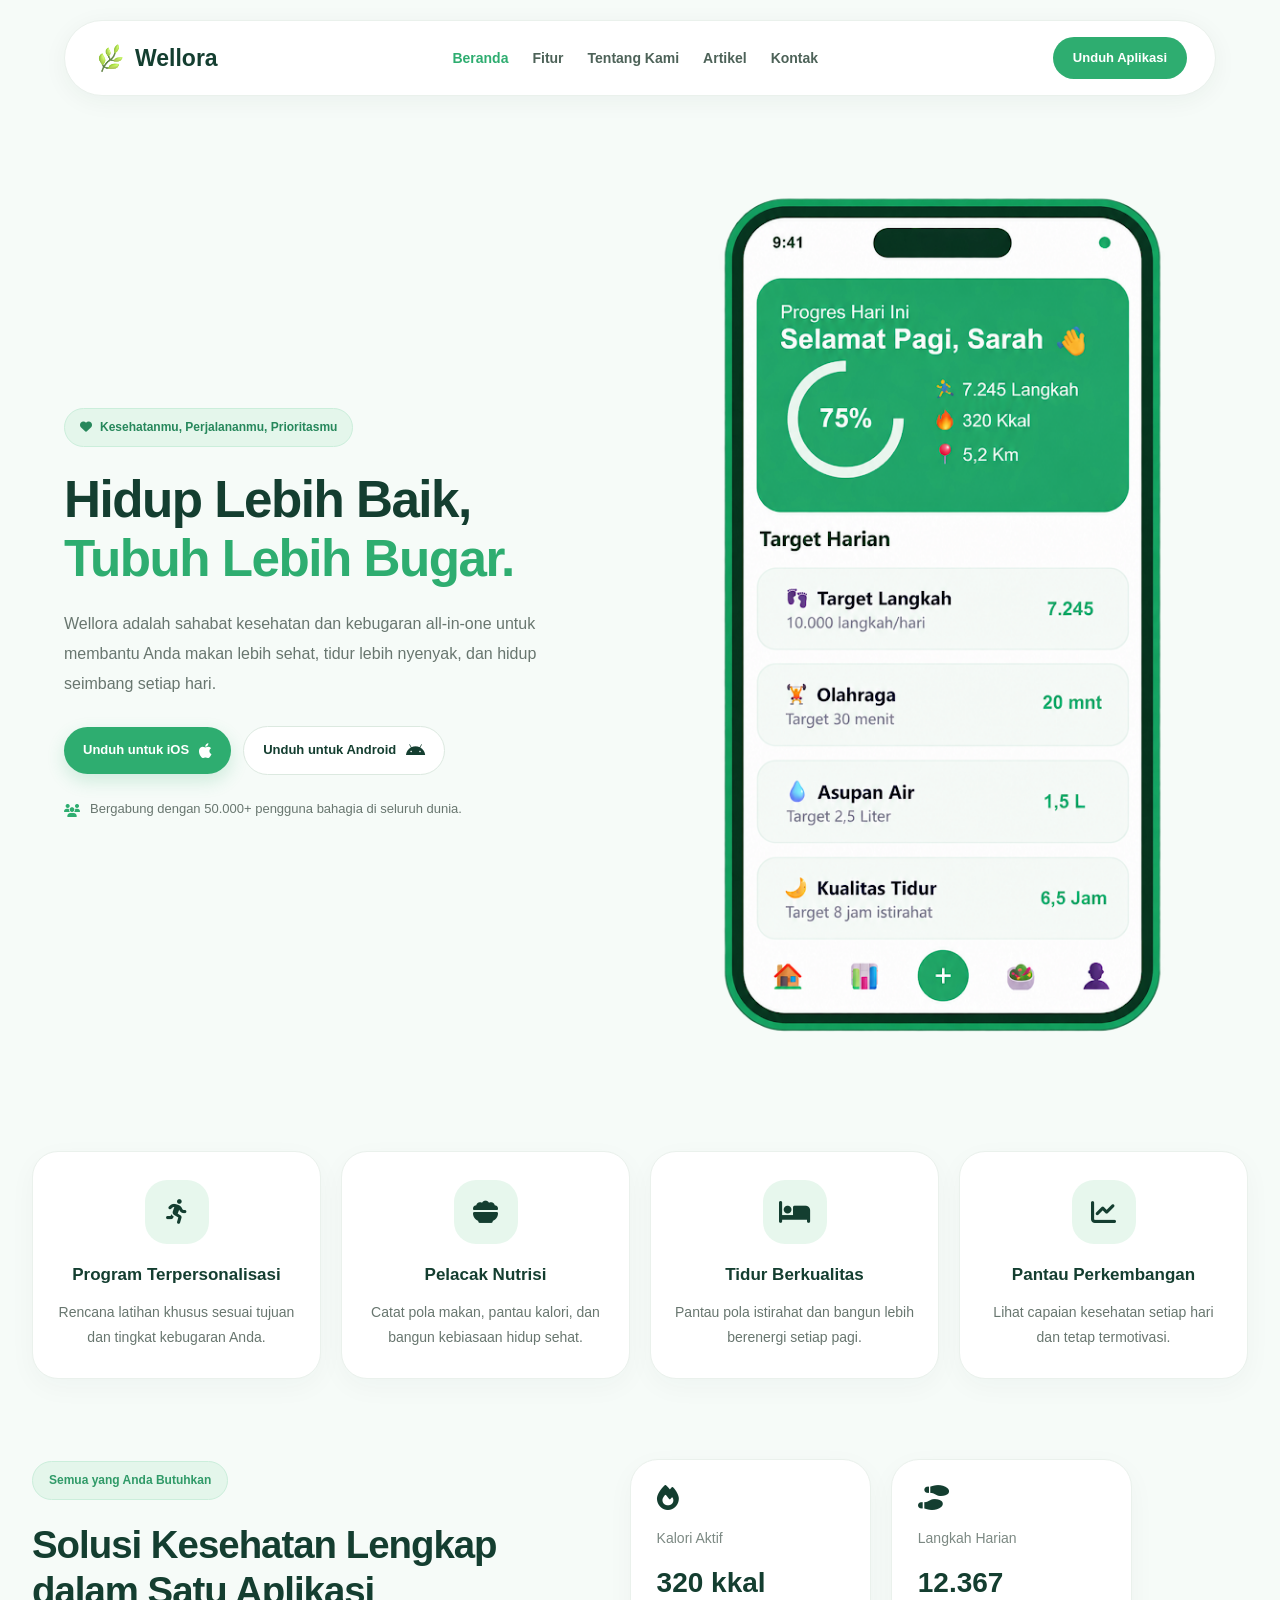
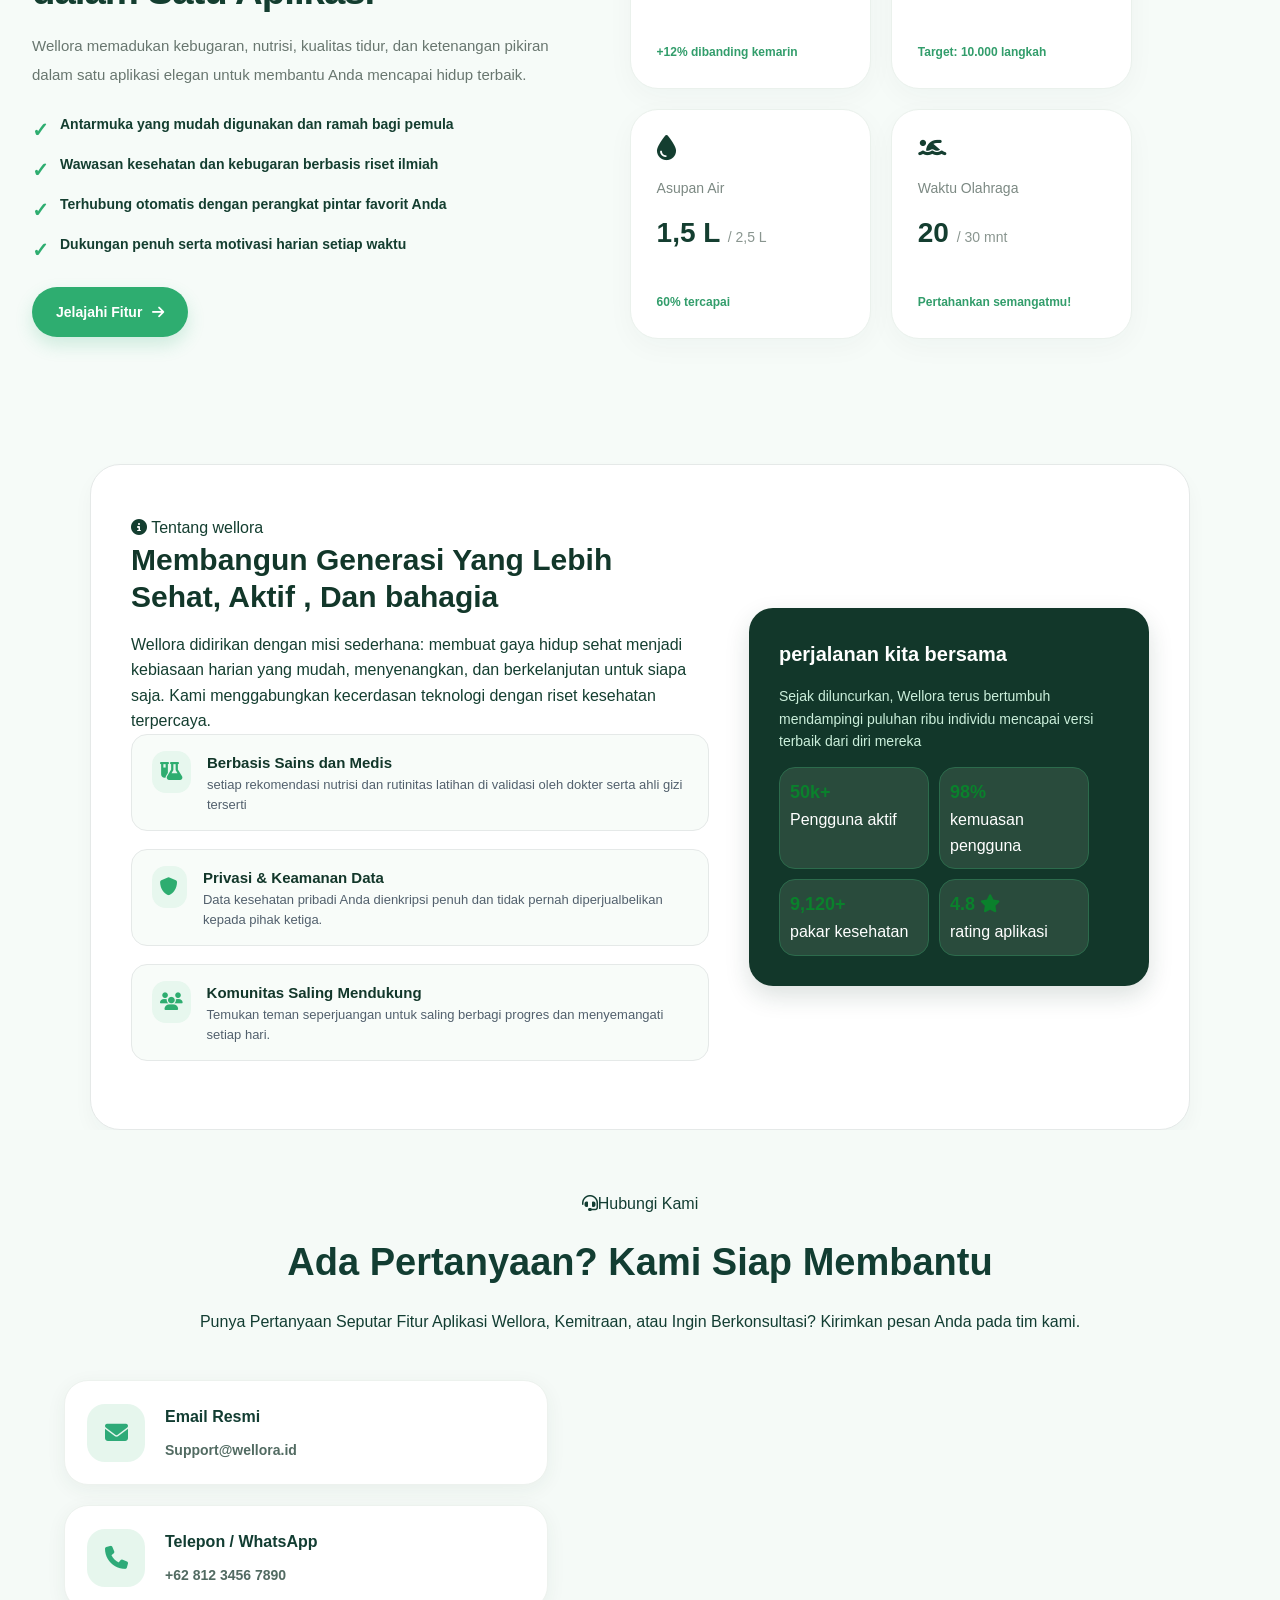
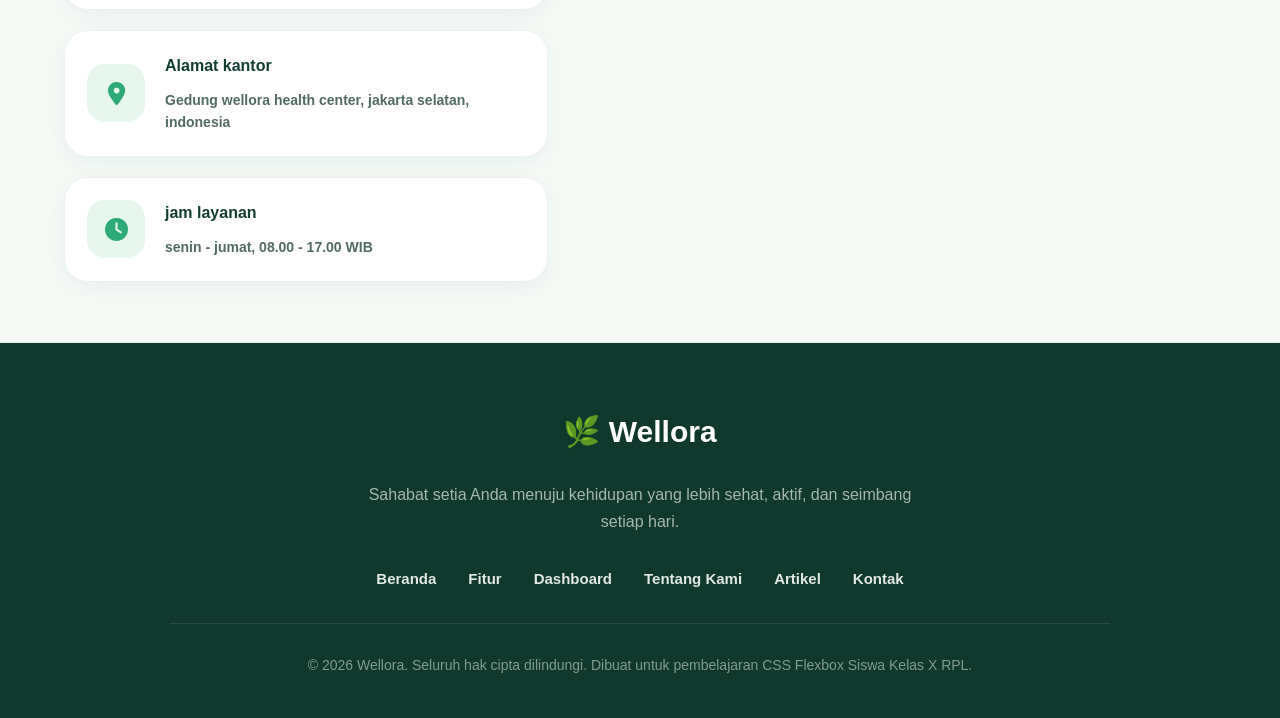
==== commit bd88a9ee: "Update tampilan Wellora" ====
--- a/index.html
+++ b/index.html
@@ -398,35 +398,45 @@
     </div>
   </section>
 
-    <!-- footer -->
-<footer class="hc-footer">
-
-    <div class="hc-footer-top">
-        <div class="hc-footer-brand"></div>
-            <a href="#" class="hc-footer-logo">
-                <img src="aset/logo wellora.png" alt="Logo Wellora">
-                <a href="#" class="nav-logo">
-            <span>Wellora</span>
-            </a>
-            </a>
+  
+<!-- FOOTER WELLORA -->
+<footer class="footer">
+    <div class="footer-container">
+
+        <!-- Logo -->
+        <div class="footer-logo">
+            <h2>🌿 Wellora</h2>
         </div>
-           
-<div class="text-bawah">
-    <p>sahabat setia anda menuju kehidupan 
-        yang lebih sehat, aktif dan seimbang setiap hari</p>
-        </div>
-        <div class="menu">
-            <a href="#" class="nav-item">Beranda</a>
-            <a href="#fitur" class="nav-item">Fitur</a>
-            <a href="#dashboard" class="nav-item">Artikel</a>
-            <a href="#tentang" class="nav-item">Tentang Kami</a>
-            <a href="#kontak" class="nav-item">Kontak</a>
-        </div>
-        <footer id="kontak">
-            <p>© 2026 Wellora. seluruh hak cipta dilindungi. 
-                di buat untuk pembelajaran css flexbox siswa kelas X RPL.</p>
-        </footer>
+
+        <!-- Deskripsi -->
+        <p class="footer-description">
+            Sahabat setia Anda menuju kehidupan yang lebih sehat,
+            aktif, dan seimbang<br>
+            setiap hari.
+        </p>
+
+        <!-- Navigasi -->
+        <nav class="footer-nav">
+            <a href="#beranda">Beranda</a>
+            <a href="#fitur">Fitur</a>
+            <a href="#dashboard">Dashboard</a>
+            <a href="#tentang">Tentang Kami</a>
+            <a href="#artikel">Artikel</a>
+            <a href="#kontak">Kontak</a>
+        </nav>
+
+        <!-- Garis Pembatas -->
+        <div class="footer-line"></div>
+
+        <!-- Copyright -->
+        <p class="footer-copyright">
+            © 2026 Wellora. Seluruh hak cipta dilindungi.
+            Dibuat untuk pembelajaran CSS Flexbox Siswa Kelas X RPL.
+        </p>
+
+    </div>
 </footer>
+
  
 
 </body>
--- a/style.css
+++ b/style.css
@@ -995,91 +995,153 @@
     color:rgb(10, 129, 44);
 }
 
-.teks-hubungi{
+/* hubungi */
+
+.hubungi {
+    background-color: #f5faf7;
+    padding: 60px 5%;
+    font-family: Arial, sans-serif;
+    color: #123d32;
+}
+
+.hubungi-kiri {
+    width: 100%;
+}
+
+.teks-hubungi {
     text-align: center;
-    margin-top: 50px;
-    margin-bottom: 50px;
-}
-
-.hubungi-kiri{
-    
-    
-}
-
-.hubungi-desc{
-font-size:30px;
-color:#6d7471;
-font-weight:800;
-line-height:1.25;
-margin-bottom:16px;
-}
-
-.hubungi-title{
-    font-size:15px;
-    color:#d5c5c5;
-    line-height:1.6;
-    margin-bottom:25px;
-}
-.hubungi-item{
-    display:flex;
-    gap:16px;
-    background-color:#f8fcf9;
-    padding: 10px 20px;
-    border-radius: 16px;
-    border:1px solid #cccfcf;
-    margin-bottom:18px;
-}   
-
-.hubungi-icon{
-    border-radius: 14px;
-    font-size: 18px;
-    background-color: #e7f7ee;
-color: #2ead70;
-    width: 42px;
-    height: 42px;
-
-
-    display:flex;
-    align-items:center;
-    justify-content:center;
-}
-
-.hubungi-title{
-    font-weight:700;
-    font-size:15px;
-    color:#12372a;
-}
-
-.hubungi-desc{
-    font-size:13px;
-    color:#52606d;
-    line-height: 1.5em;
-}
-/* Footer Styles */
-.hc-footer {
-    background: #01300d;
-    color: #fff;
-    padding: 65px 6% 22px;
-    margin-top: 60px;
-}
-
-.hc-footer-top {
-    display: grid;
-    grid-template-columns: 1.3fr 0.8fr 0.9fr 1.4fr;
-    gap: 40px;
-    padding-bottom: 55px;
-    color: #fff;
-}
-
-.hc-footer-logo {
-  width: 32px;
-  height: 32px;
-  color: #fff;
-}
-
-.menu{
-     display: flex;
-    align-items: center;
+    margin-bottom: 45px;
+}
+
+.teks-hubungi h1 {
+    font-size: 38px;
+    margin: 15px 0;
+}
+
+.teks-hubungi p {
+    line-height: 1.7;
+}
+
+.box-hubungi {
+    display: flex;
+    flex-direction: column;
+    gap: 20px;
+    width: 42%;
+    margin-left: 0;
+    margin-right: auto;
+}
+
+.hubungi-item {
+    display: flex;
+    align-items: center;
+    gap: 20px;
+    background: #ffffff;
+    padding: 22px;
+    min-height: 105px;
+    border: 1px solid #edf2ee;
+    border-radius: 24px;
+    box-shadow: 0 5px 20px rgba(28, 74, 53, 0.06);
+    box-sizing: border-box;
+}
+
+.hubungi-icon {
+    width: 58px;
+    height: 58px;
+    min-width: 58px;
+    display: flex;
     justify-content: center;
-    gap: 24px;
-}
+    align-items: center;
+    background: #e6f6ed;
+    color: #2eaa78;
+    border-radius: 18px;
+    font-size: 23px;
+}
+
+.hubungi-text {
+    min-width: 0;
+}
+
+.hubungi-title {
+    font-size: 16px;
+    font-weight: bold;
+    margin-bottom: 10px;
+}
+
+.hubungi-desc {
+    font-size: 14px;
+    font-weight: 600;
+    color: #526b62;
+    line-height: 1.6;
+    overflow-wrap: anywhere;
+}
+
+/* FOOTER WELLORA */
+.footer {
+    background-color: #10382d;
+    color: #ffffff;
+    padding: 65px 20px 40px;
+    text-align: center;
+    width: 100%;
+    box-sizing: border-box;
+}
+
+/* Container Footer */
+.footer-container {
+    max-width: 940px;
+    margin: 0 auto;
+}
+
+/* Logo */
+.footer-logo h2 {
+    font-size: 30px;
+    font-weight: bold;
+    margin: 0 0 25px;
+    color: #ffffff;
+}
+
+/* Deskripsi */
+.footer-description {
+    font-size: 16px;
+    line-height: 1.7;
+    color: #a5b8ae;
+    margin-bottom: 32px;
+}
+
+/* Menu Navigasi */
+.footer-nav {
+    display: flex;
+    justify-content: center;
+    align-items: center;
+    flex-wrap: wrap;
+    gap: 32px;
+    margin-bottom: 32px;
+}
+
+.footer-nav a {
+    text-decoration: none;
+    color: #e1e9e4;
+    font-size: 15px;
+    font-weight: 600;
+    transition: color 0.3s ease;
+}
+
+.footer-nav a:hover {
+    color: #b5d86b;
+}
+
+/* Garis Pembatas */
+.footer-line {
+    width: 100%;
+    height: 1px;
+    background-color: rgba(255, 255, 255, 0.1);
+    margin-bottom: 30px;
+}
+
+/* Copyright */
+.footer-copyright {
+    font-size: 14px;
+    color: #829b90;
+    margin: 0;
+    line-height: 1.7;
+}
+
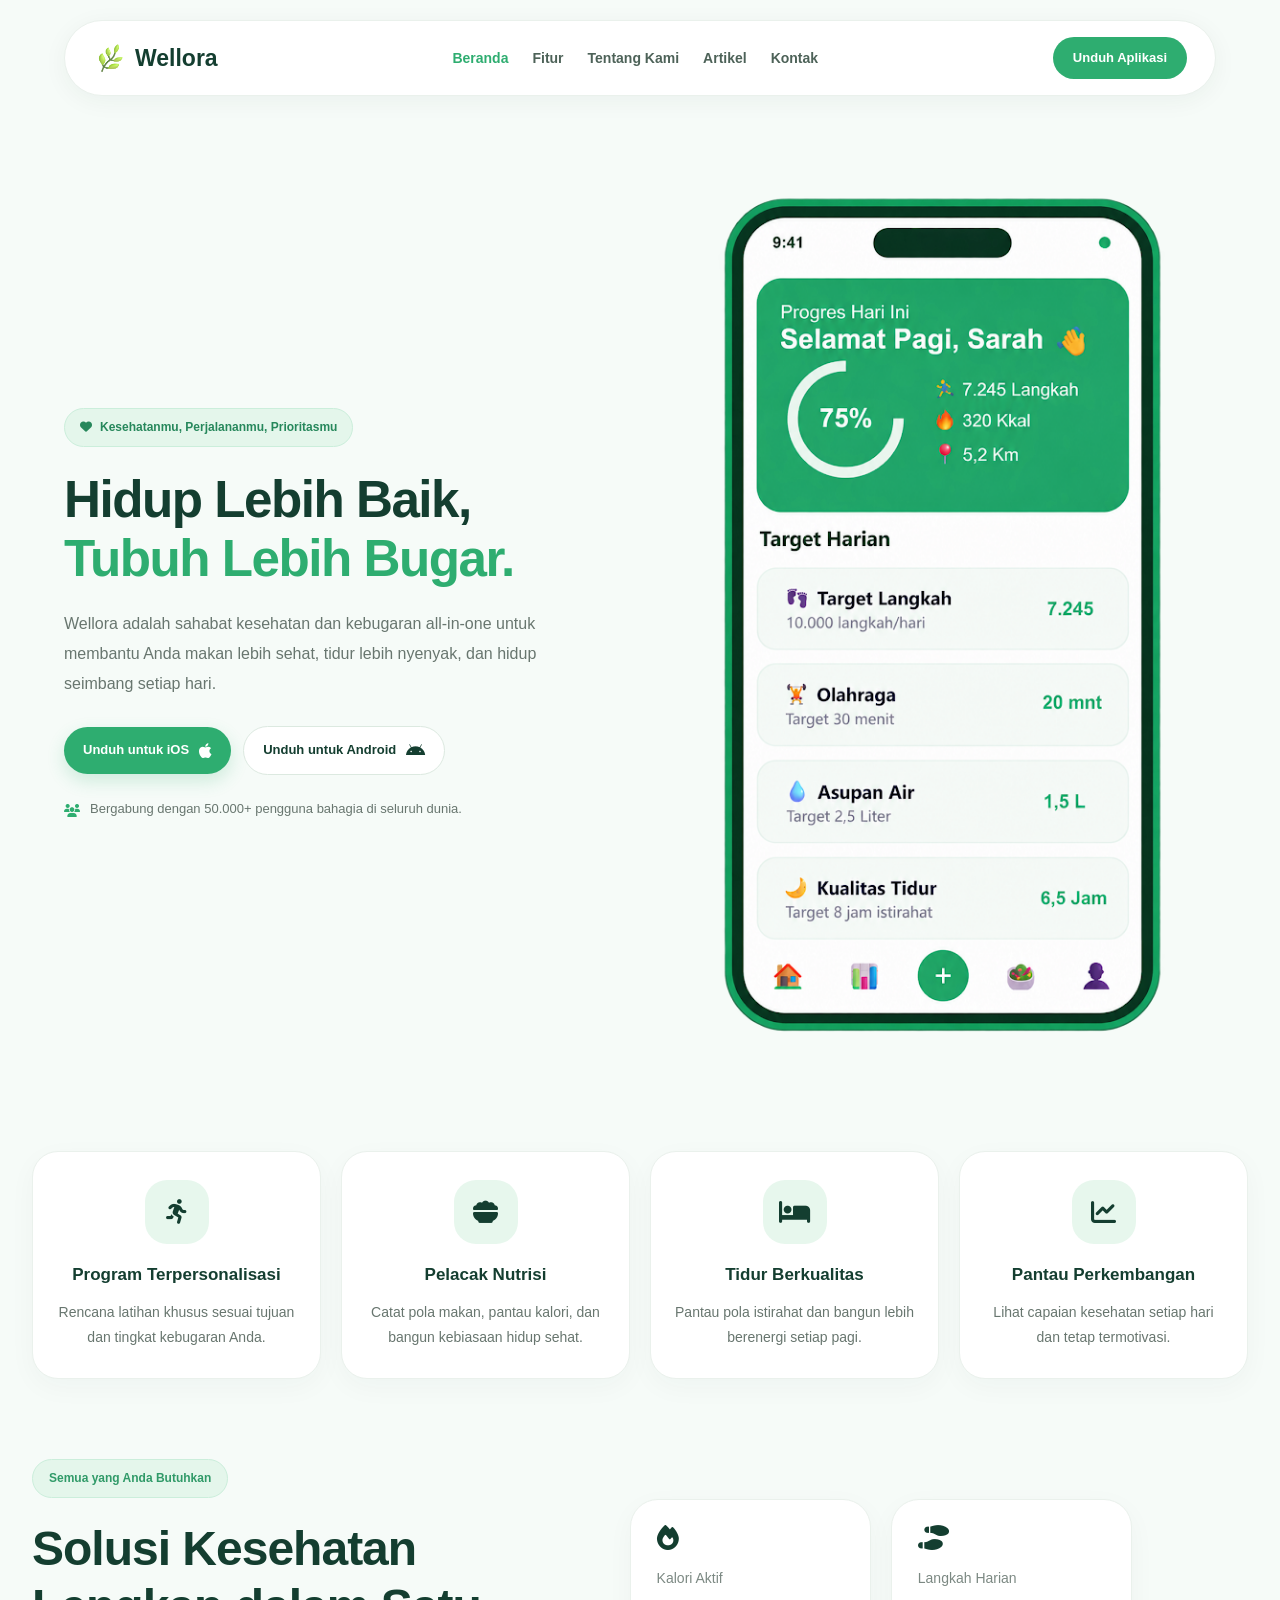
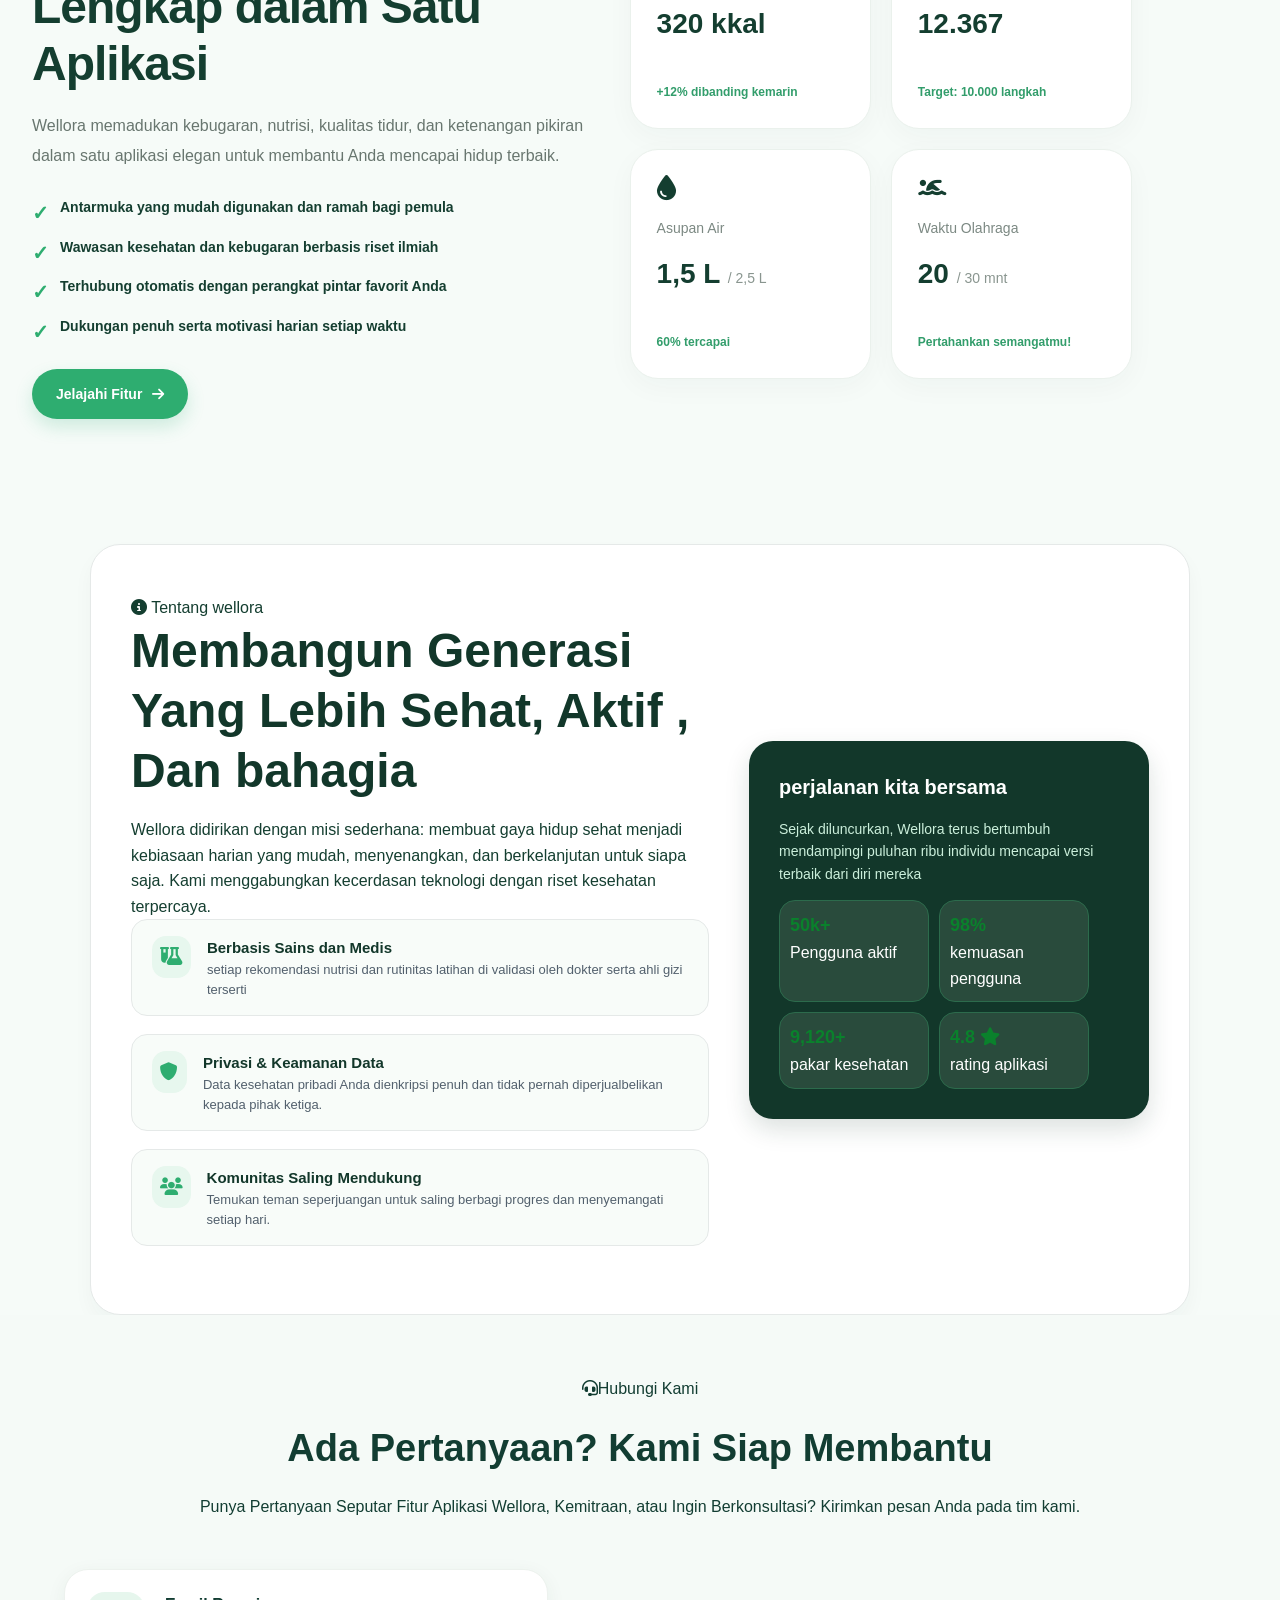
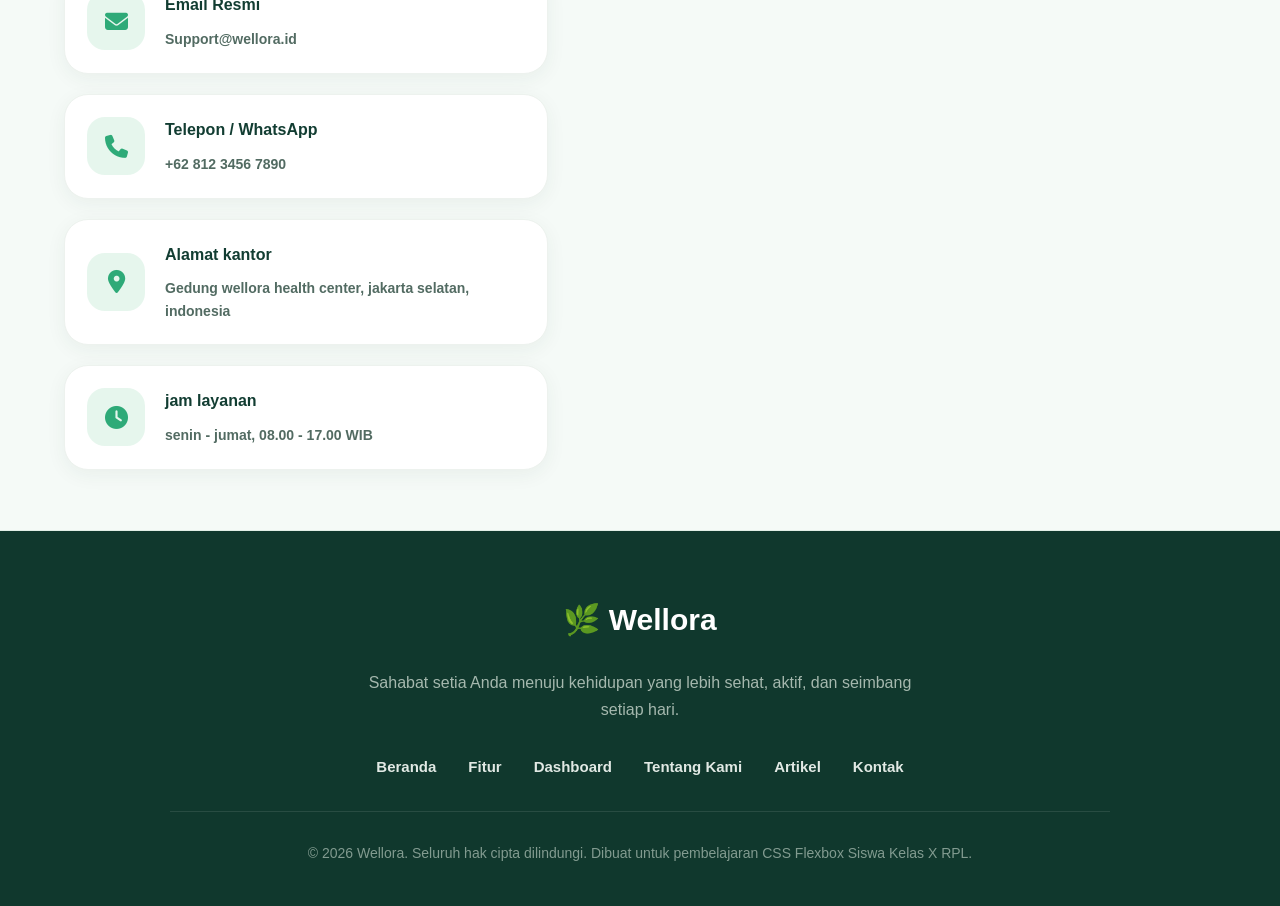
==== commit c253be5c: "deskripsi perubahan kode" ====
--- a/index.html
+++ b/index.html
@@ -229,7 +229,7 @@
 
     </main>
 
-  <section class="about">
+  <section class="about" id="tentang">
     <div class="about-kiri">
         <span class="about-badge">
         <i class="fa-solid fa-info-circle"></i> Tentang wellora
@@ -329,8 +329,8 @@
 
            </div>
   </section>
-
-  <section class="hubungi">
+<!-- hubungi -->
+  <section class="hubungi" id="kontak">
     <div class="hubungi-kiri">
     <div class="teks-hubungi">
     <p><i class="fa-solid fa-headset"></i>Hubungi Kami</p>
@@ -397,7 +397,6 @@
     </div>
     </div>
   </section>
-
   
 <!-- FOOTER WELLORA -->
 <footer class="footer">
@@ -437,7 +436,34 @@
     </div>
 </footer>
 
- 
+ <button id="btnBackToTop" class="btn-back-to-top" onclick="keAtasHalaman()">
+    <i class="fa-solid fa-arrow-up"></i>
+  </button>
+
+  <script>
+// // setiap user melakukan scroll jalankan fungsi di dalam
+// funsi ini akan di panggil berulang" selama pengguna melakukan scroll
+    window.addEventListener('scroll', function(){
+       
+       
+         // get elemen by id  : mengembil  elemen html yg memilih id btnbacktotop
+
+
+        const btnTop = document.getElementById('btnBackToTop');
+        if(window.scrollY >300){
+            btnTop.style.display= 'flex';
+        }else{
+            btnTop.style.display= 'none';
+        }
+    });
+
+        function keAtasHalaman(){
+            window.scrollTo({
+                top: 0, behavior: 'smooth'
+                // bergulir halus ke paling atas
+            })
+        }
+  </script>
 
 </body>
-</html>                                                                                                                                                                                                                     
+</html>                                                                                                                                                                                                                                                                                                            
--- a/style.css
+++ b/style.css
@@ -320,14 +320,14 @@
 .judul-konten {
     margin: 22px 0 18px;
     color: #143e30;
-    font-size: clamp(30px, 3vw, 44px);
+    font-size: var(--size-judul);
     line-height: 1.2;
     letter-spacing: -1px;
 }
 
 .description {
     color: #68766f;
-    font-size: 15px;
+    font-size: var(--size-text-desc);
     line-height: 1.9;
 }
 
@@ -667,7 +667,7 @@
     }
 
     .description {
-        font-size: 14px;
+        font-size: var(--size-text-desc);
     }
 
     .daftar-fitur li {
@@ -901,7 +901,7 @@
 }
 
 .about-title{
-font-size:30px;
+font-size:var(--size-judul);
 color:#12372a;
 font-weight:800;
 line-height:1.25;
@@ -1010,7 +1010,7 @@
 
 .teks-hubungi {
     text-align: center;
-    margin-bottom: 45px;
+    margin-bottom: var(--size-judul);
 }
 
 .teks-hubungi h1 {
@@ -1101,7 +1101,7 @@
 
 /* Deskripsi */
 .footer-description {
-    font-size: 16px;
+    font-size: var(--size-text-desc);
     line-height: 1.7;
     color: #a5b8ae;
     margin-bottom: 32px;
@@ -1145,3 +1145,48 @@
     line-height: 1.7;
 }
 
+html{
+    scroll-behavior: smooth;
+}
+
+/* memberikan jarak */
+section{
+    scroll-margin-top: 70px;
+}
+
+.btn-back-to-top{
+    /* posisi fixed membuat elemen tetap berada di
+    posisi  */
+    position: fixed;
+    bottom: 30px;
+    right: 30px;
+    width: 48px;
+    height: 48px;
+    background-color:#2EAD70;
+    color: #ffffff;
+    border: none;
+    border-radius: 50%;
+    align-items: center;
+    justify-content: center;
+    font-size: 18px;
+    cursor: pointer;
+    box-shadow: 0 6px 18px rgba(46, 73, 122, ) ;
+    z-index: 999;
+    transition: all 0.2s ease;
+    /* display: none; */
+
+}
+
+.btn-back-to-top:hover{
+    background-color: #12372A;
+    transform: translateY(-3px);
+}
+
+/* buat fariabel dan terapkan untuk keseluruhan */
+:root{
+    --warna-text-utama : #12372a;
+    --warna-botton : #2ead70;
+    --warna-text-desc : #52606d;
+    --size-text-desc : 16px;
+    --size-judul : 48px;
+}
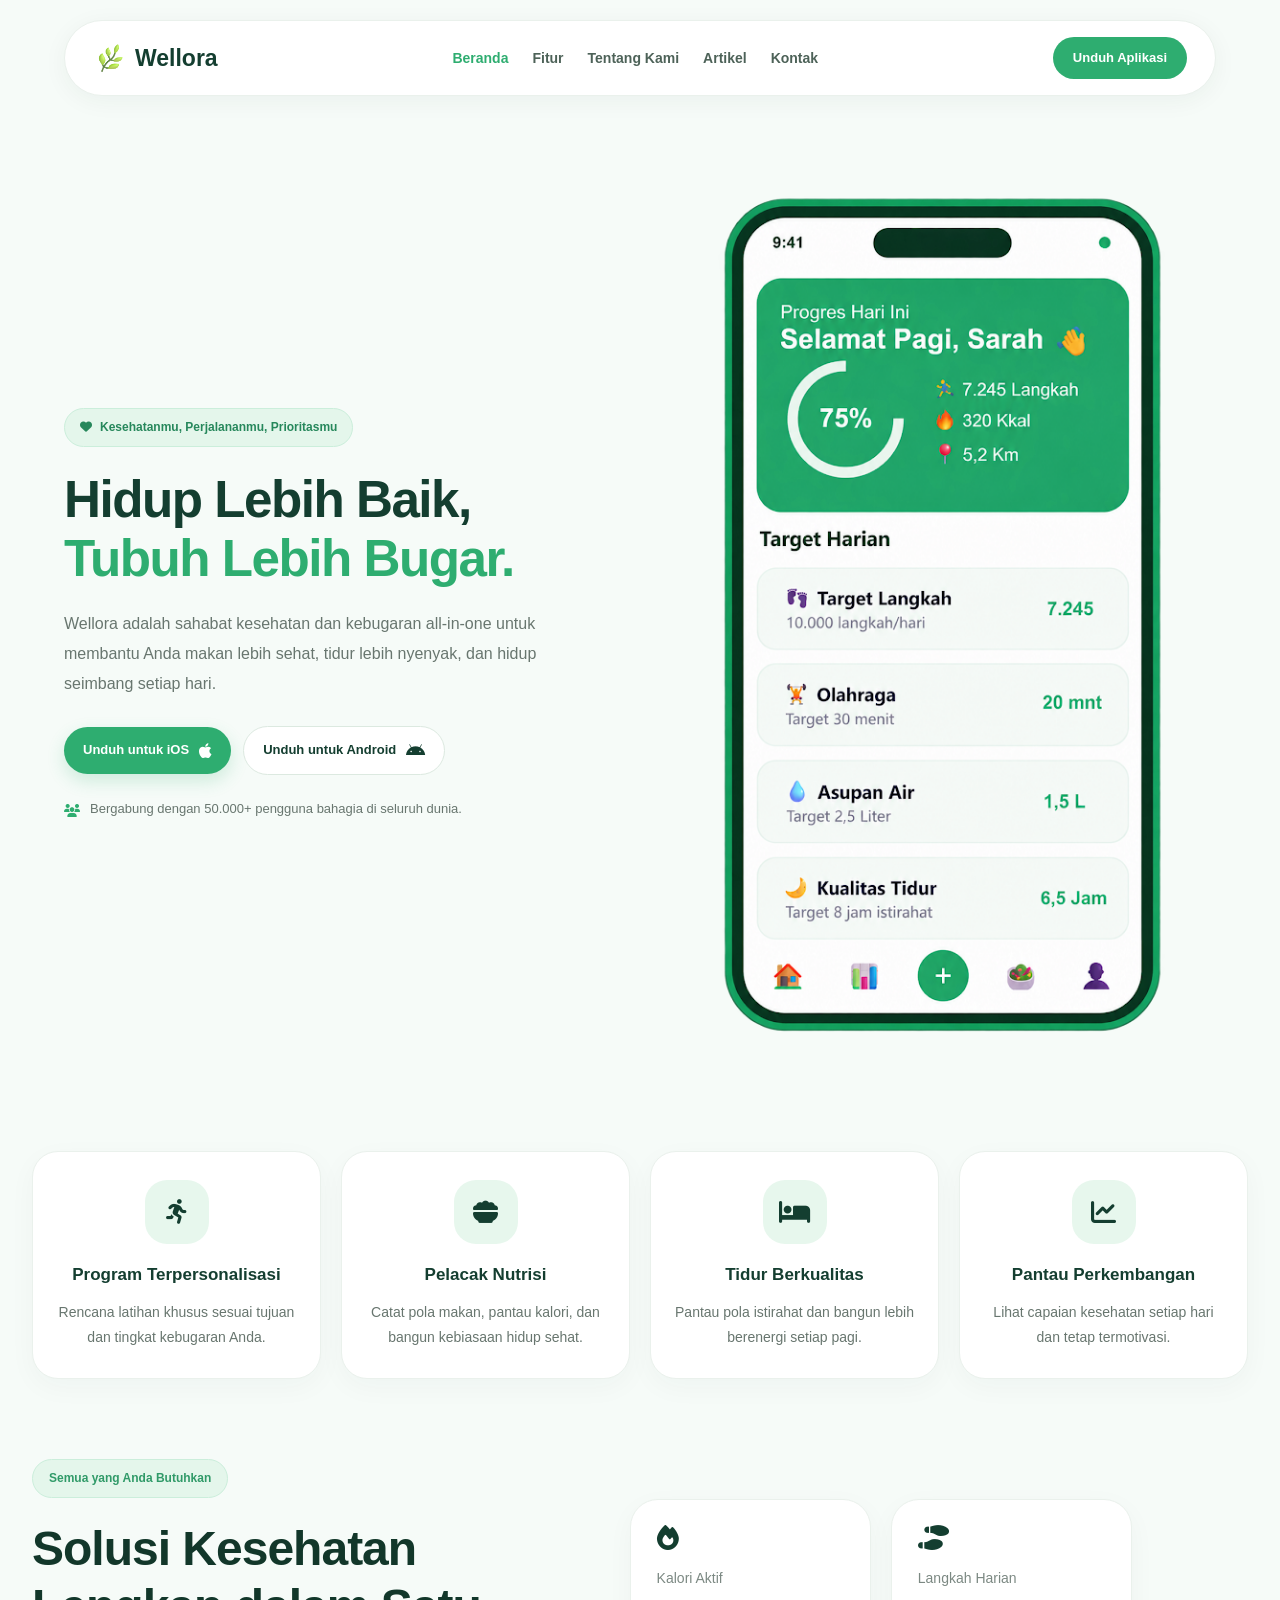
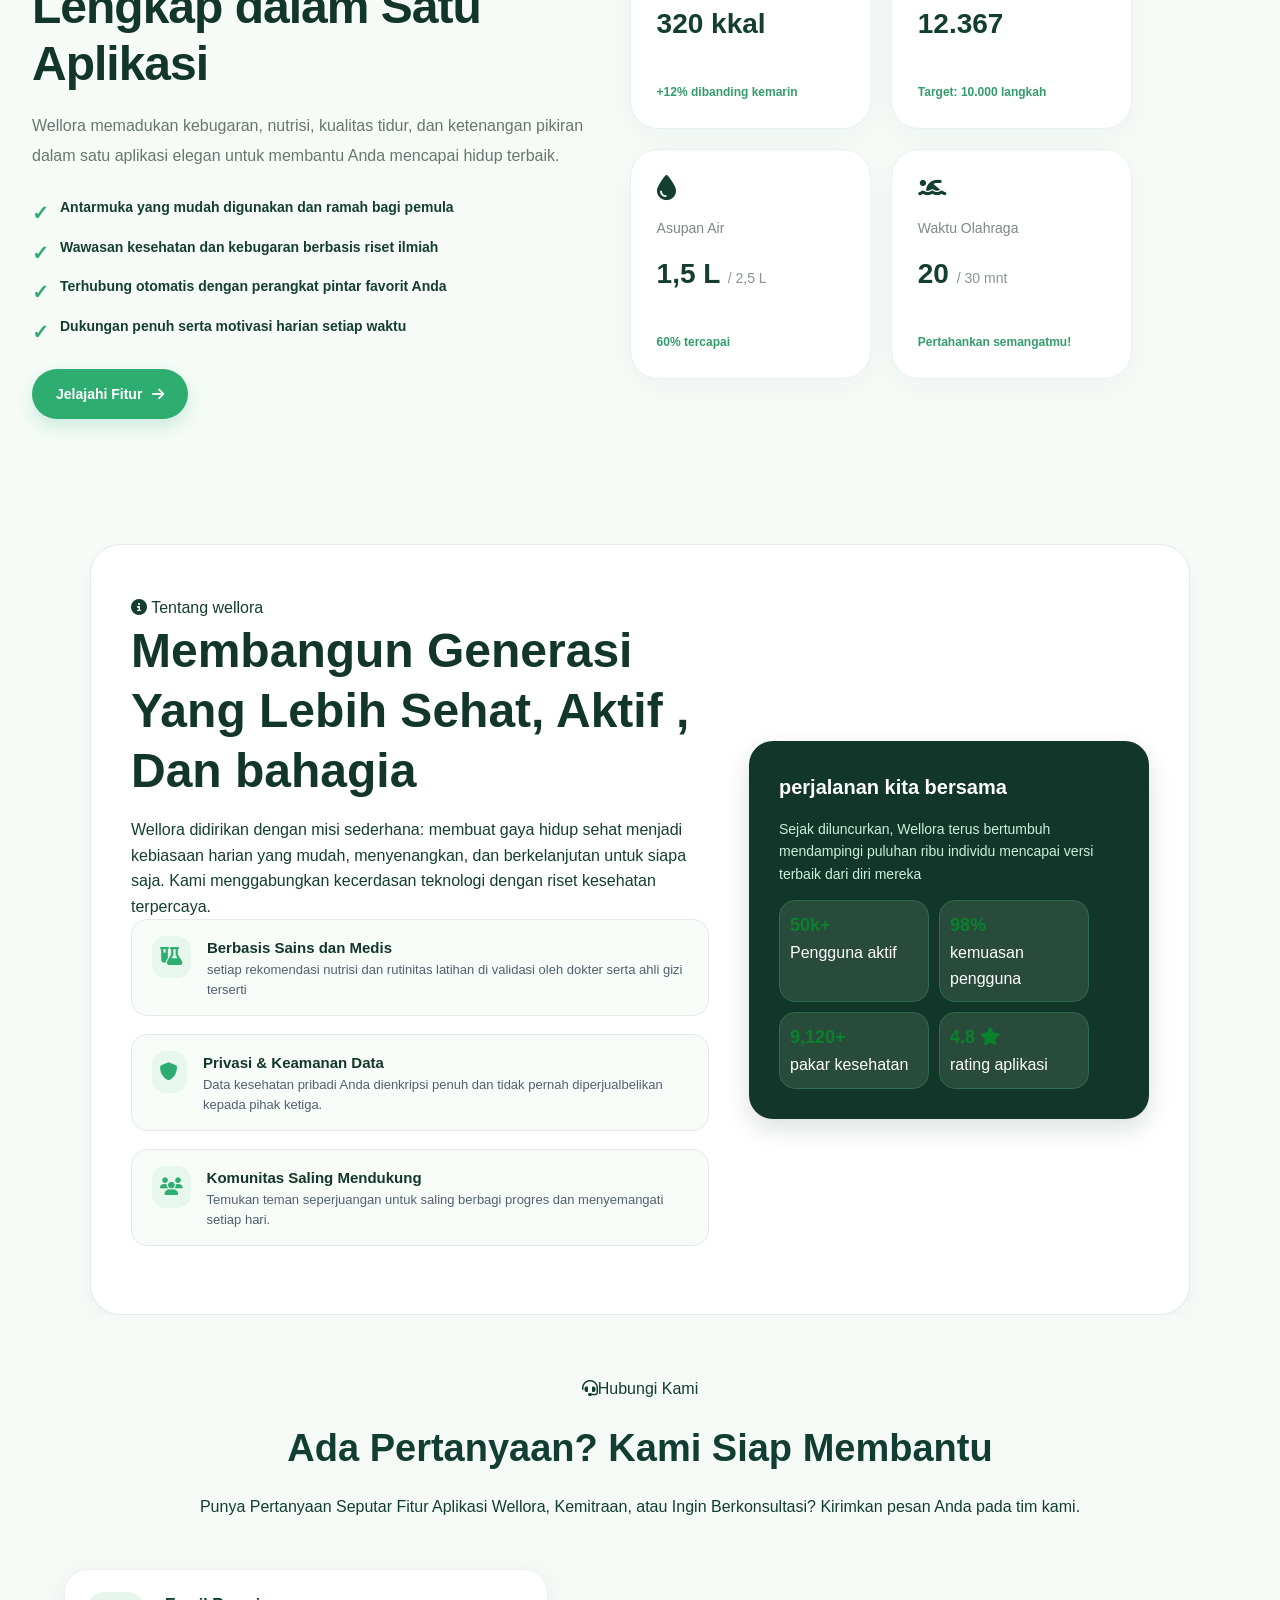
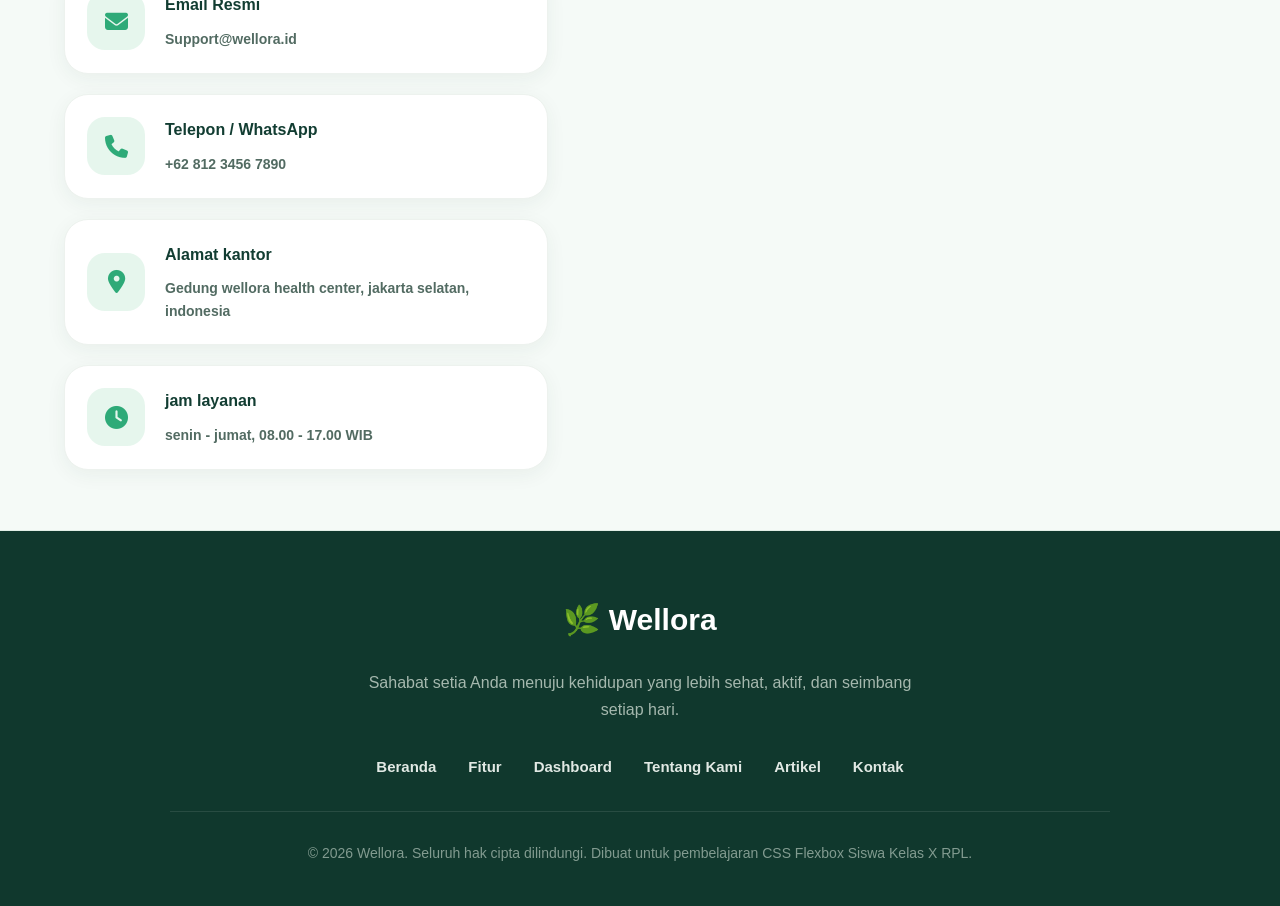
==== commit f44cc668: "deskripsi perubahan kode lagi" ====
--- a/index.html
+++ b/index.html
@@ -5,6 +5,8 @@
     <meta charset="UTF-8">
     <meta name="viewport" content="width=device-width, initial-scale=1.0">
     <title>Wellora - Hidup Lebih Sehat</title>
+<!-- logo lgi -->
+    <link rel="icon" type="aset/logo wellora.png" href="aset/logo wellora.png">
 
     <link rel="stylesheet" href="style.css">
 
--- a/style.css
+++ b/style.css
@@ -319,7 +319,7 @@
 
 .judul-konten {
     margin: 22px 0 18px;
-    color: #143e30;
+    color:var(--warna-text-utama);
     font-size: var(--size-judul);
     line-height: 1.2;
     letter-spacing: -1px;
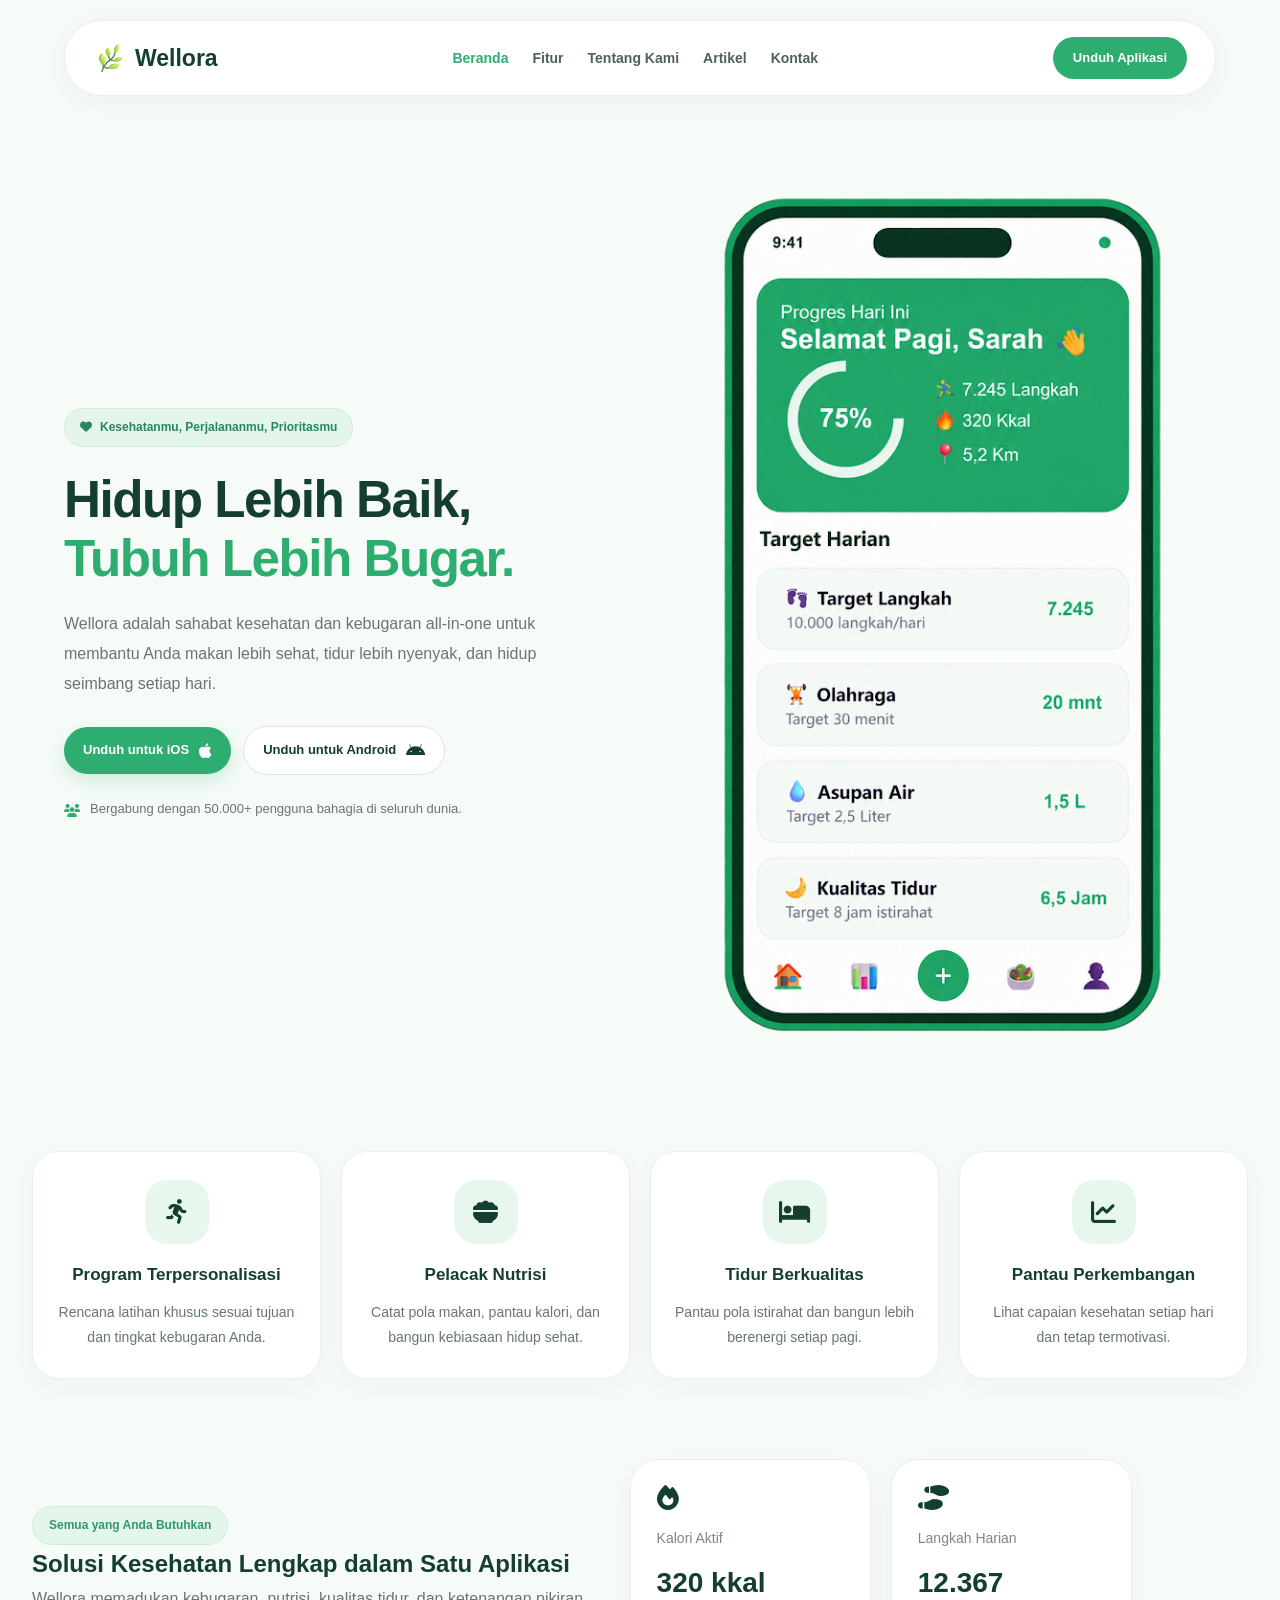
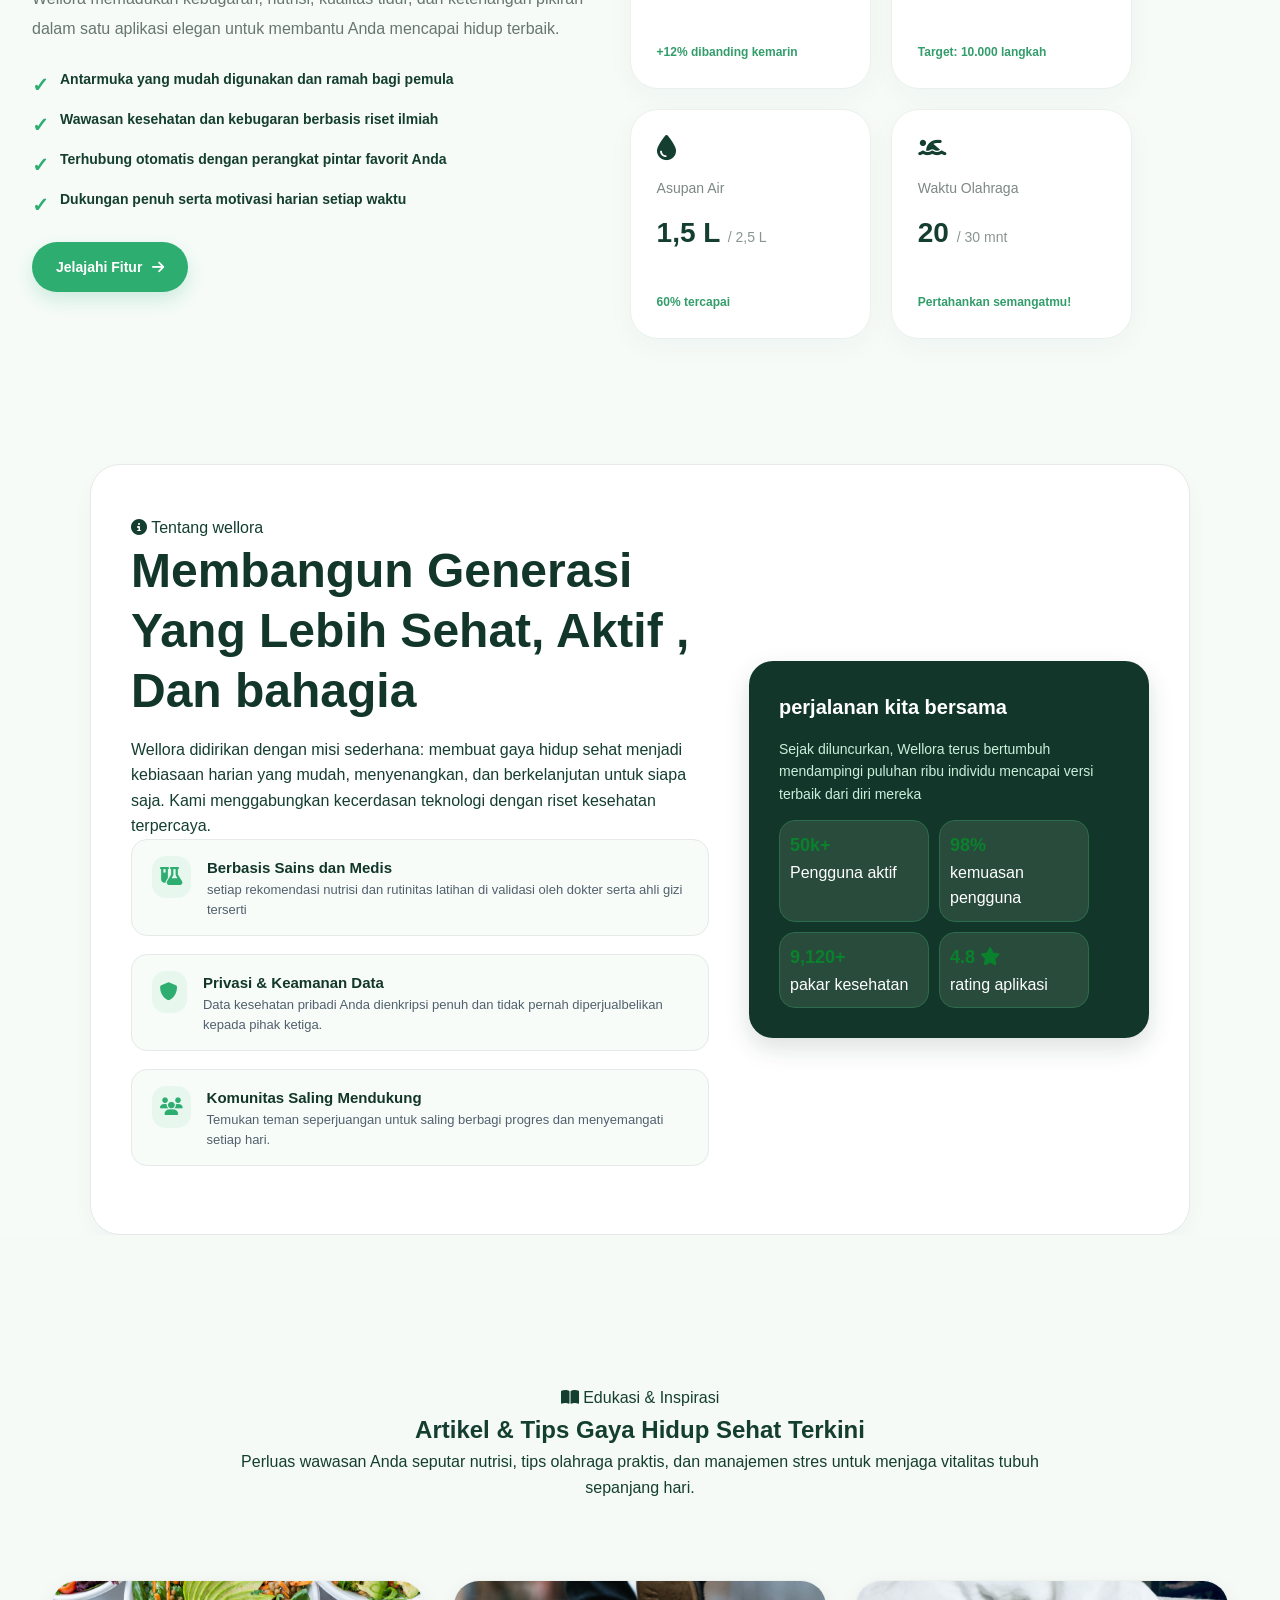
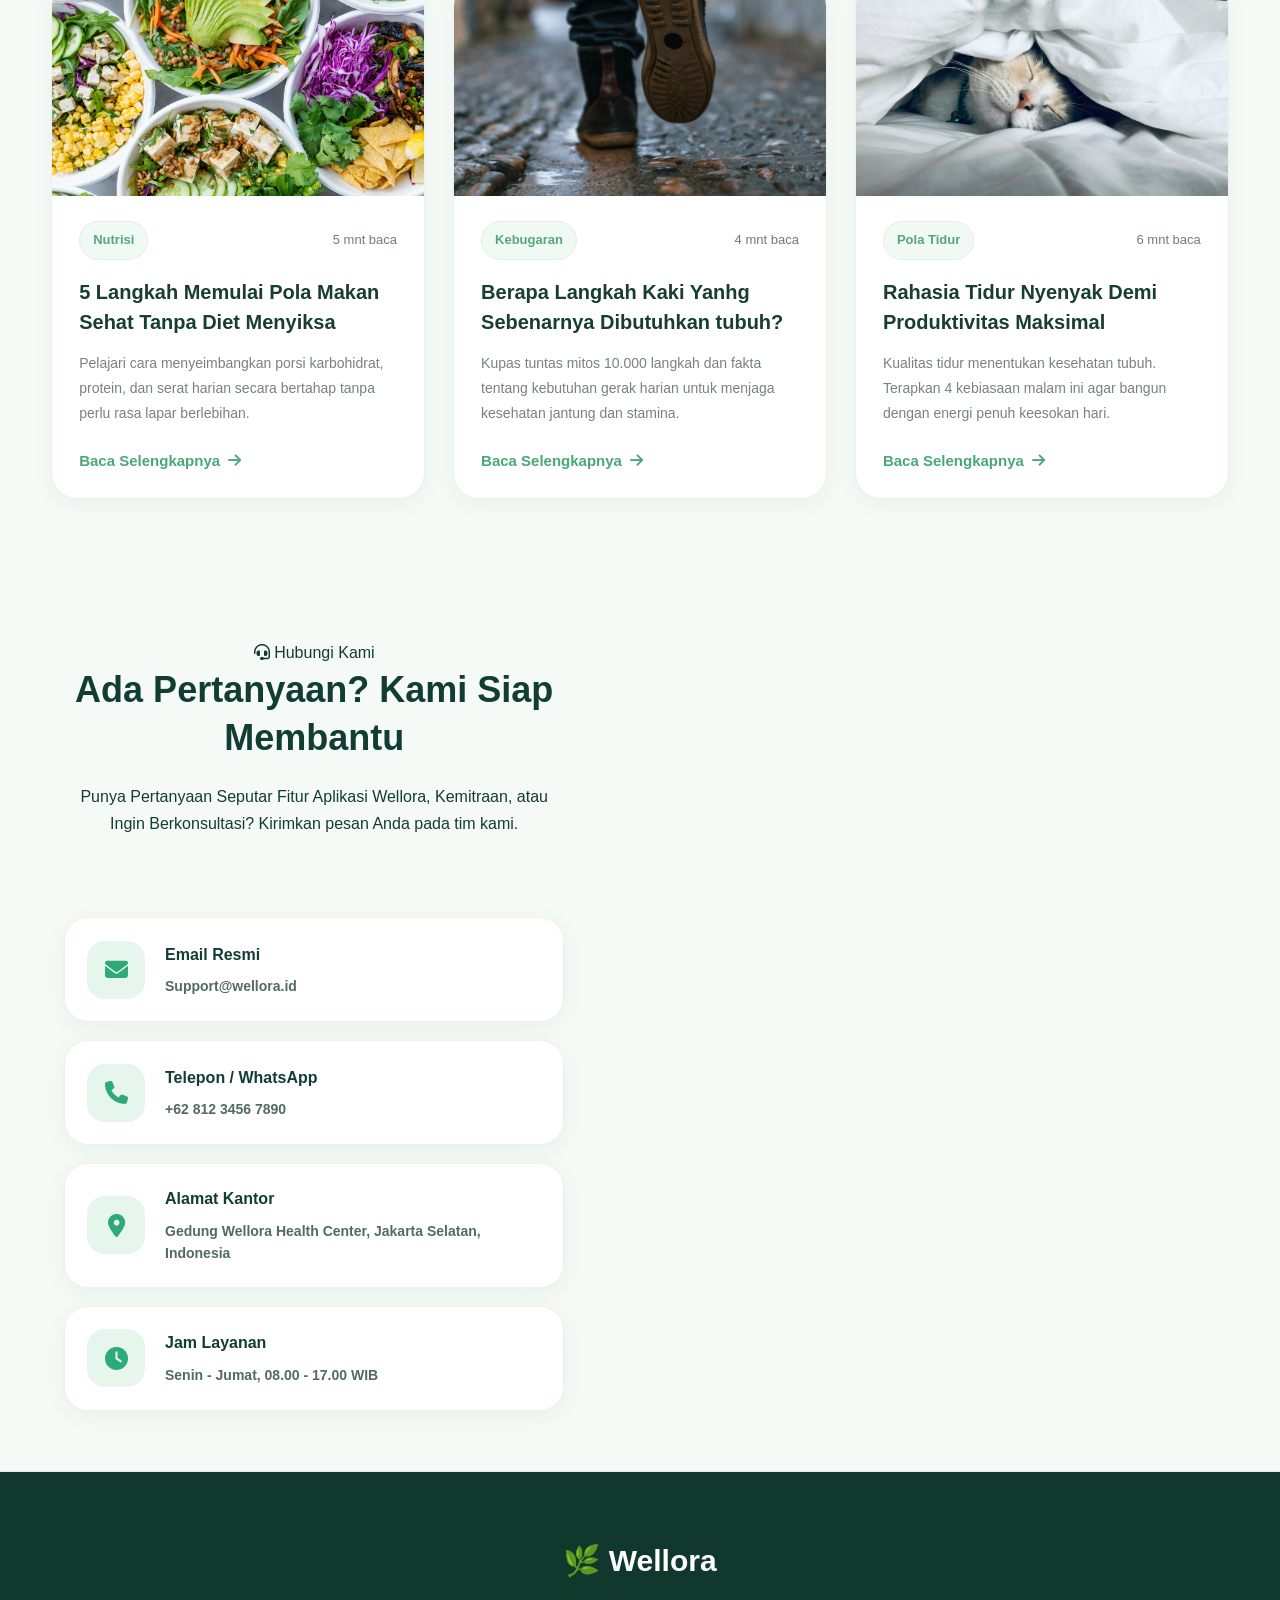
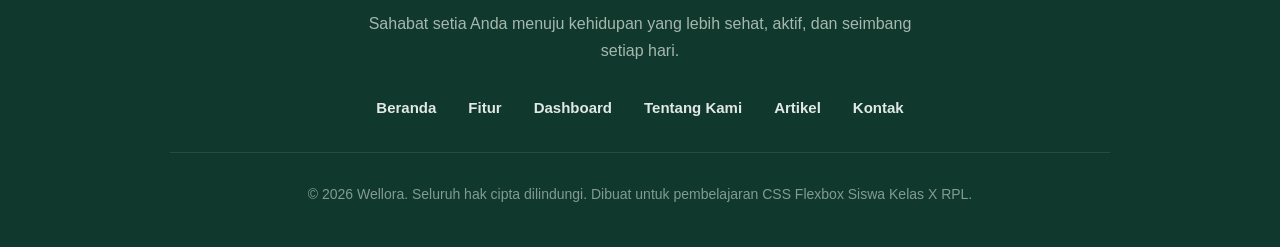
==== commit ff502da2: "artikel baru" ====
--- a/index.html
+++ b/index.html
@@ -331,74 +331,220 @@
 
            </div>
   </section>
-<!-- hubungi -->
-  <section class="hubungi" id="kontak">
+
+  <!-- artikel -->
+   <section class="artikel" id="artikel">
+
+    <!-- judul -->
+<div class="artikel-header">
+        <p class="artikel-label">
+            <i class="fa-solid fa-book-open"></i>
+            Edukasi & Inspirasi
+        </p>
+
+        <h2>Artikel & Tips Gaya Hidup Sehat Terkini</h2>
+
+        <p class="artikel-deskripsi">
+            Perluas wawasan Anda seputar nutrisi, tips olahraga praktis,
+            dan manajemen stres untuk menjaga vitalitas tubuh sepanjang hari.
+        </p>
+    </div>
+
+
+    </div>
+
+    <!-- 3card -->
+
+    <div class="artikel-container">
+
+        <!-- artikel 1 -->
+         <div class="artikel-card">
+            <div class="artikel-image">
+                <img src="aset/luisa-brimble-2RrBE90w0T8-unsplash.jpg"
+                    alt="pola makanan sehat ">
+            </div>
+
+            <div class="artikel-content">
+                <div class="artikel-meta">
+                    <span class="artikel-kategori">Nutrisi</span>
+                    <span class="waktu-baca">5 mnt baca</span>
+                </div>
+
+                <h3 class="artikel-title">
+                    5 Langkah Memulai Pola Makan Sehat Tanpa Diet Menyiksa
+                </h3>
+               
+                <p>
+                    Pelajari cara menyeimbangkan porsi karbohidrat,
+                    protein, dan serat harian secara bertahap tanpa
+                    perlu rasa lapar berlebihan.
+                </p>
+
+                 <a href="#" class="artikel-link">
+                    Baca Selengkapnya
+                    <i class="fa-solid fa-arrow-right"></i>
+                </a>
+            </div>
+         </div>
+
+
+         <!-- artikel 2 -->
+        <article class="artikel-card">
+            <div class="artikel-image">
+                <img
+                    src="aset/alejandro-luengo-jSvoR46Xk8Q-unsplash.jpg"
+                    alt="Seseorang sedang berolahraga"
+                >
+            </div>
+
+            <div class="artikel-content">
+                <div class="artikel-meta">
+                    <span class="artikel-kategori">Kebugaran</span>
+                    <span class="waktu-baca">4 mnt baca</span>
+                </div>
+
+                <h3>
+                    Berapa Langkah Kaki Yanhg Sebenarnya Dibutuhkan tubuh?
+                </h3>
+
+                <p>
+                    Kupas tuntas mitos 10.000 langkah dan fakta
+                    tentang kebutuhan gerak harian untuk menjaga
+                    kesehatan jantung dan stamina.
+                </p>
+
+                <a href="#" class="artikel-link">
+                    Baca Selengkapnya
+                    <i class="fa-solid fa-arrow-right"></i>
+                </a>
+            </div>
+        </article>
+
+        <!-- artikel 3 -->
+        <article class="artikel-card">
+            <div class="artikel-image">
+                <img
+                    src="aset/kate-stone-matheson-uy5t-CJuIK4-unsplash.jpg"
+                    alt="Suasana tidur yang nyaman"
+                >
+            </div>
+
+            <div class="artikel-content">
+                <div class="artikel-meta">
+                    <span class="artikel-kategori">Pola Tidur</span>
+                    <span class="waktu-baca">6 mnt baca</span>
+                </div>
+
+                <h3>
+                    Rahasia Tidur Nyenyak Demi Produktivitas Maksimal
+                </h3>
+
+                <p>
+                    Kualitas tidur menentukan kesehatan tubuh.
+                    Terapkan 4 kebiasaan malam ini agar bangun
+                    dengan energi penuh keesokan hari.
+                </p>
+
+                <a href="#" class="artikel-link">
+                    Baca Selengkapnya
+                    <i class="fa-solid fa-arrow-right"></i>
+                </a>
+            </div>
+
+
+    </div>
+    
+   </section>
+
+<!-- HUBUNGI KAMI -->
+<section class="hubungi" id="kontak">
+
+    <!-- BAGIAN KIRI -->
     <div class="hubungi-kiri">
-    <div class="teks-hubungi">
-    <p><i class="fa-solid fa-headset"></i>Hubungi Kami</p>
-    <h1>Ada Pertanyaan? Kami Siap Membantu</h1>
-    <p>Punya Pertanyaan Seputar Fitur Aplikasi Wellora, Kemitraan, atau Ingin Berkonsultasi? Kirimkan pesan Anda pada tim kami.</p>
-    </div>
-    <div class="box-hubungi">
-        <!-- hubungi 1 -->
+
+        <div class="teks-hubungi">
+            <p>
+                <i class="fa-solid fa-headset"></i>
+                Hubungi Kami
+            </p>
+
+            <h1>Ada Pertanyaan? Kami Siap Membantu</h1>
+
+            <p>
+                Punya Pertanyaan Seputar Fitur Aplikasi Wellora,
+                Kemitraan, atau Ingin Berkonsultasi?
+                Kirimkan pesan Anda pada tim kami.
+            </p>
+        </div>
+        
+
+
+        <!-- KARTU INFORMASI -->
+        <div class="box-hubungi">
+
+            <!-- EMAIL -->
             <div class="hubungi-item">
-              <div class="hubungi-icon">
-                <i class="fa-solid fa-envelope"></i>
-             </div>         
-             <div class="hubungi-text">
-                <div class="hubungi-title">Email Resmi</div>
-                <div class="hubungi-desc">
-                Support@wellora.id
-                </div>
-              </div>
-           
-        
-            </div>
-            <!-- hubungi 2 -->
+                <div class="hubungi-icon">
+                    <i class="fa-solid fa-envelope"></i>
+                </div>
+
+                <div class="hubungi-text">
+                    <div class="hubungi-title">Email Resmi</div>
+                    <div class="hubungi-desc">
+                        Support@wellora.id
+                    </div>
+                </div>
+            </div>
+
+            <!-- TELEPON -->
             <div class="hubungi-item">
                 <div class="hubungi-icon">
                     <i class="fa-solid fa-phone"></i>
-                </div>         
+                </div>
+
                 <div class="hubungi-text">
-                    
-
-            <div class="hubungi-title">Telepon / WhatsApp</div>
-            <div class="hubungi-desc">
-            +62 812 3456 7890
-            </div>
-
-
-
-                </div>
-            </div>
-            <!-- hubungi 3 -->
-             <div class="hubungi-item">
-              <div class="hubungi-icon">
-               <i class="fa-solid fa-location-dot"></i>
-             </div>         
-             <div class="hubungi-text">
-                <div class="hubungi-title">Alamat kantor</div>
-                <div class="hubungi-desc">
-                    Gedung wellora health center, jakarta selatan, indonesia
-                </div>
-              </div>
-             </div>
-              <!-- hubungi 4 -->
-             <div class="hubungi-item">
-              <div class="hubungi-icon">
-              <i class="fa-solid fa-clock"></i>
-             </div>         
-             <div class="hubungi-text">
-                <div class="hubungi-title">jam layanan</div>
-                <div class="hubungi-desc">
-                    senin - jumat, 08.00 - 17.00 WIB
-                </div>
-              </div>
-             </div>
-             </div>
+                    <div class="hubungi-title">
+                        Telepon / WhatsApp
+                    </div>
+                    <div class="hubungi-desc">
+                        +62 812 3456 7890
+                    </div>
+                </div>
+            </div>
+
+            <!-- ALAMAT -->
+            <div class="hubungi-item">
+                <div class="hubungi-icon">
+                    <i class="fa-solid fa-location-dot"></i>
+                </div>
+
+                <div class="hubungi-text">
+                    <div class="hubungi-title">Alamat Kantor</div>
+                    <div class="hubungi-desc">
+                        Gedung Wellora Health Center,
+                        Jakarta Selatan, Indonesia
+                    </div>
+                </div>
+            </div>
+
+            <!-- JAM LAYANAN -->
+            <div class="hubungi-item">
+                <div class="hubungi-icon">
+                    <i class="fa-solid fa-clock"></i>
+                </div>
+
+                <div class="hubungi-text">
+                    <div class="hubungi-title">Jam Layanan</div>
+                    <div class="hubungi-desc">
+                        Senin - Jumat, 08.00 - 17.00 WIB
+                    </div>
+                </div>
+            </div>
+
+        </div>
     </div>
-    </div>
-  </section>
+
+</section>
   
 <!-- FOOTER WELLORA -->
 <footer class="footer">
--- a/style.css
+++ b/style.css
@@ -317,7 +317,7 @@
     font-weight: 700;
 }
 
-.judul-konten {
+.judul-content {
     margin: 22px 0 18px;
     color:var(--warna-text-utama);
     font-size: var(--size-judul);
@@ -586,7 +586,7 @@
         width: 100%;
     }
 
-    .judul-konten {
+    .judul-content {
         font-size: 34px;
     }
 }
@@ -662,8 +662,8 @@
         gap: 30px;
     }
 
-    .judul-konten {
-        font-size: 30px;
+    .judul-content {
+        font-size: var(--size-judul);
     }
 
     .description {
@@ -777,7 +777,7 @@
     width: 100%;
 }
 
-.judul-konten,
+.judul-content,
 .description,
 .daftar-fitur {
     max-width: 100%;
@@ -995,62 +995,222 @@
     color:rgb(10, 129, 44);
 }
 
-/* hubungi */
+/* artikel */
+
+.artikel {
+    background-color: #f5faf7;
+    padding: 70px 4% 80px;
+    font-family: Arial, sans-serif;
+}
+
+
+.artikel-header {
+    max-width: 800px;
+    margin: 80px auto 80px;
+    text-align: center;
+}
+
+.artikel-card {
+    background-color: #ffffff;
+    border: 1px solid #edf1ee;
+    border-radius: 26px;
+    overflow: hidden;
+    box-shadow: 0 5px 20px rgba(24, 67, 49, 0.05);
+    display: flex;
+    flex-direction: column;
+    transition: transform 0.3s ease, box-shadow 0.3s ease;
+}
+
+.artikel-card:hover {
+    transform: translateY(-7px);
+    box-shadow: 0 14px 30px rgba(24, 67, 49, 0.12);
+}
+
+.artikel-container {
+    max-width: 1320px;
+    margin: 0 auto;
+    display: grid;
+    grid-template-columns: repeat(3, minmax(0, 1fr));
+    gap: 28px;
+    align-items: stretch;
+}
+
+.artikel-image {
+    width: 100%;
+    height: 215px;
+    overflow: hidden;
+    flex-shrink: 0;
+}
+
+.artikel-image img {
+    width: 100%;
+    height: 100%;
+    object-fit: cover;
+    transition: transform 0.5s ease;
+}
+
+.artikel-card:hover .artikel-image img {
+    transform: scale(1.06);
+}
+
+.artikel-content {
+    padding: 25px 27px;
+    display: flex;
+    flex-direction: column;
+    flex: 1;
+}
+
+.artikel-content h3 {
+    color: #183e31;
+    font-size: 20px;
+    line-height: 1.5;
+    font-weight: 700;
+    margin: 0 0 14px;
+}
+
+
+.artikel-content > p {
+    color: #7a827d;
+    font-size: 14px;
+    line-height: 1.8;
+    margin: 0 0 22px;
+}
+
+.artikel-link {
+    display: inline-flex;
+    align-items: center;
+    gap: 8px;
+    color: #48a878;
+    font-size: 15px;
+    font-weight: 700;
+    text-decoration: none;
+    margin-top: auto;
+    width: fit-content;
+    transition: color 0.3s ease;
+}
+
+
+.artikel-meta {
+    display: flex;
+    justify-content: space-between;
+    align-items: center;
+    gap: 10px;
+    margin-bottom: 17px;
+}
+
+
+.artikel-kategori {
+    display: inline-block;
+    padding: 8px 13px;
+    border-radius: 30px;
+    background-color: #f0f9f3;
+    border: 1px solid #e0f0e5;
+    color: #55a77c;
+    font-size: 13px;
+    font-weight: 600;
+}
+
+.waktu-baca {
+    color: #727b75;
+    font-size: 13px;
+    white-space: nowrap;
+}
+
+
+
+/* ========================================
+   SECTION HUBUNGI KAMI - WELLORA
+======================================== */
 
 .hubungi {
-    background-color: #f5faf7;
+    display: grid;
+    grid-template-columns: minmax(0, 0.9fr) minmax(0, 1.1fr);
+    align-items: center;
+    gap: 40px;
+
     padding: 60px 5%;
+    background: #f5faf7;
+    color: #123d32;
     font-family: Arial, sans-serif;
+    box-sizing: border-box;
+}
+
+/* ===== BAGIAN KIRI ===== */
+
+.hubungi-kiri {
+    display: flex;
+    flex-direction: column;
+    justify-content: center;
+    width: 100%;
+    min-width: 0;
+}                      
+
+/* Judul dan deskripsi */
+
+.hubungi .teks-hubungi {
+    width: 100%;
+    padding: 0;
+    box-sizing: border-box;
+    align-items: center;
+    max-width: 800px;
+    margin: 0px auto 80px;
+    text-align: center;
+}
+
+.hubungi .label-hubungi {
+    margin: 0 0 20px;
+    font-size: 18px;
+    line-height: 1.5;
+}
+
+.hubungi .teks-hubungi h1 {
+    margin: 0 0 20px;
+    font-size: 36px;
+    line-height: 1.35;
     color: #123d32;
 }
 
-.hubungi-kiri {
-    width: 100%;
-}
-
-.teks-hubungi {
-    text-align: center;
-    margin-bottom: var(--size-judul);
-}
-
-.teks-hubungi h1 {
-    font-size: 38px;
-    margin: 15px 0;
-}
-
-.teks-hubungi p {
+.hubungi .teks-hubungi p:not(.label-hubungi) {
+    margin: 0;
+    font-size: 16px;
     line-height: 1.7;
 }
 
+/* ===== KARTU INFORMASI ===== */
+
 .box-hubungi {
     display: flex;
     flex-direction: column;
+    gap: 18px;
+    width: 100%;
+    margin: 0;
+}
+
+.hubungi-item {
+    display: flex;
+    align-items: center;
     gap: 20px;
-    width: 42%;
-    margin-left: 0;
-    margin-right: auto;
-}
-
-.hubungi-item {
-    display: flex;
-    align-items: center;
-    gap: 20px;
-    background: #ffffff;
+
     padding: 22px;
     min-height: 105px;
+
+    background: #ffffff;
     border: 1px solid #edf2ee;
     border-radius: 24px;
     box-shadow: 0 5px 20px rgba(28, 74, 53, 0.06);
+
     box-sizing: border-box;
 }
 
 .hubungi-icon {
+    display: flex;
+    justify-content: center;
+    align-items: center;
+
     width: 58px;
     height: 58px;
     min-width: 58px;
-    display: flex;
-    justify-content: center;
-    align-items: center;
+
     background: #e6f6ed;
     color: #2eaa78;
     border-radius: 18px;
@@ -1062,18 +1222,20 @@
 }
 
 .hubungi-title {
+    margin-bottom: 8px;
     font-size: 16px;
     font-weight: bold;
-    margin-bottom: 10px;
 }
 
 .hubungi-desc {
+    color: #526b62;
     font-size: 14px;
     font-weight: 600;
-    color: #526b62;
     line-height: 1.6;
     overflow-wrap: anywhere;
 }
+
+
 
 /* FOOTER WELLORA */
 .footer {
@@ -1189,4 +1351,4 @@
     --warna-text-desc : #52606d;
     --size-text-desc : 16px;
     --size-judul : 48px;
-}+}
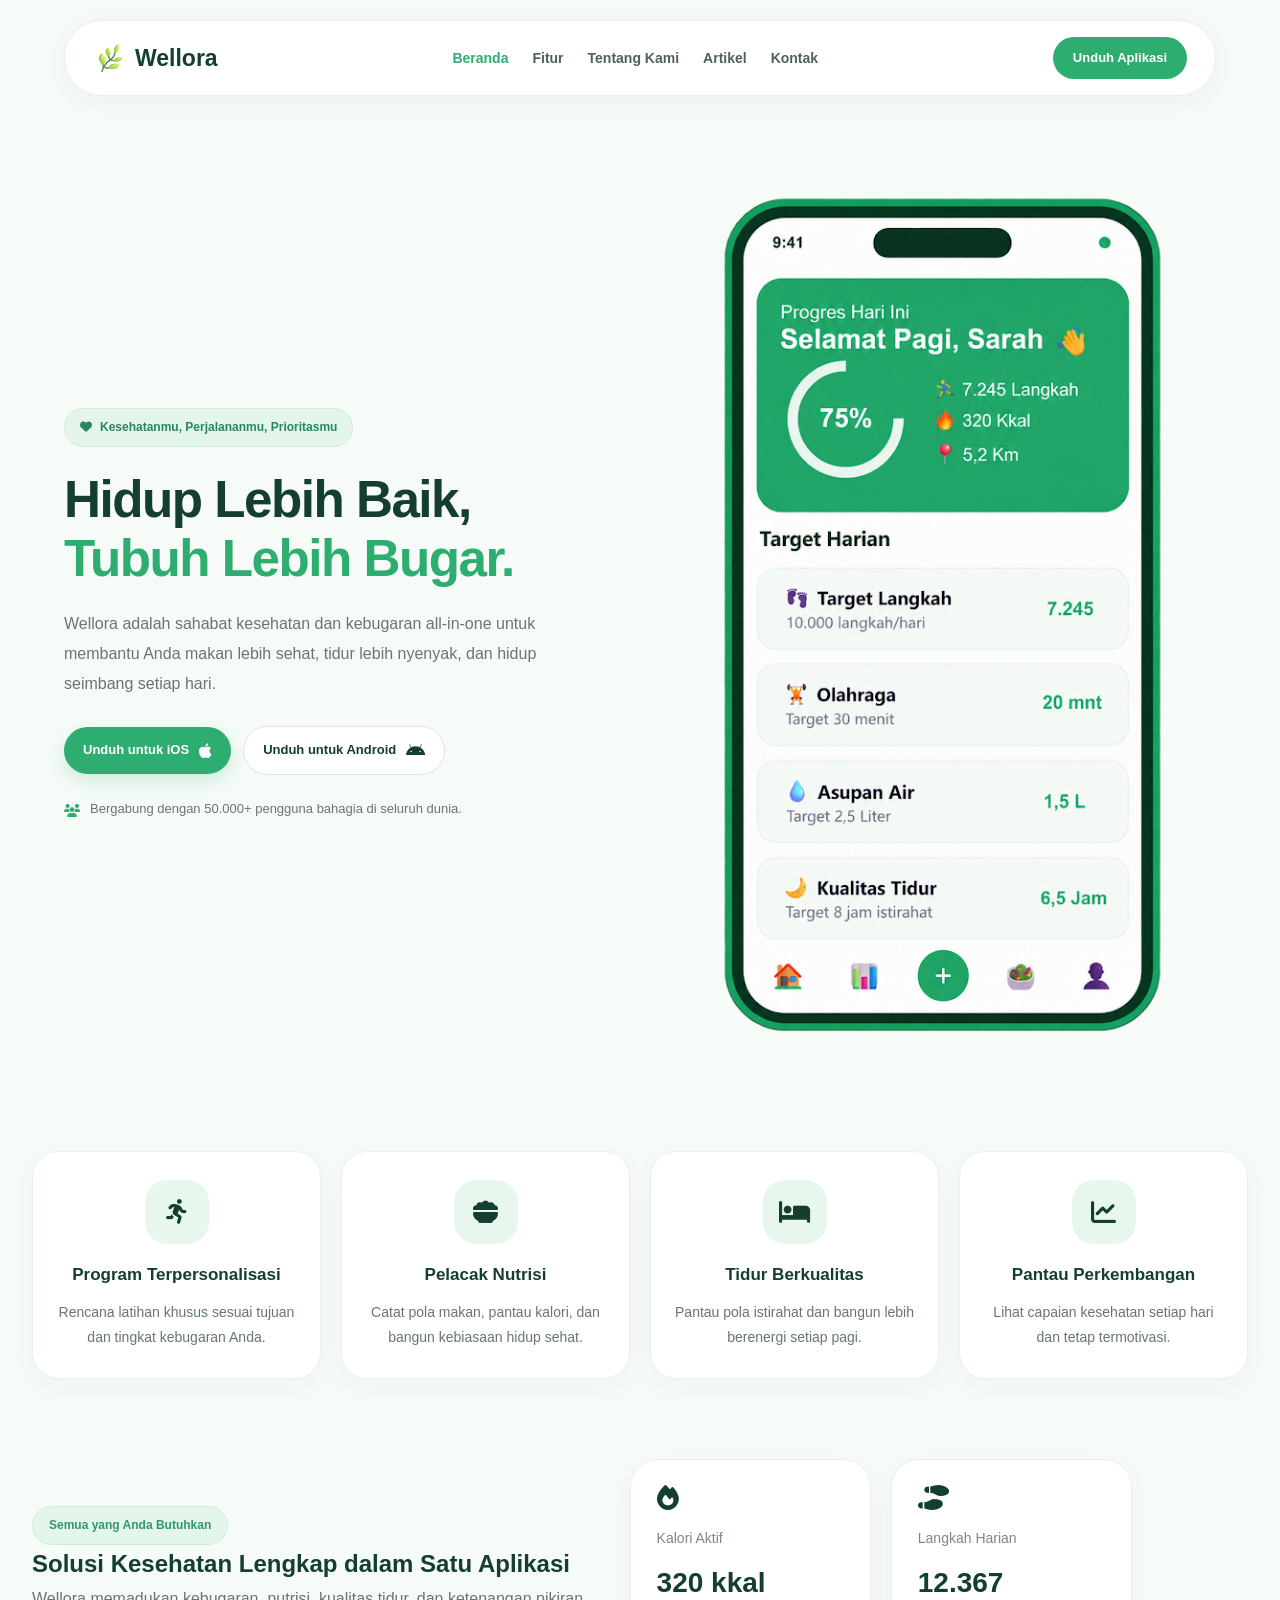
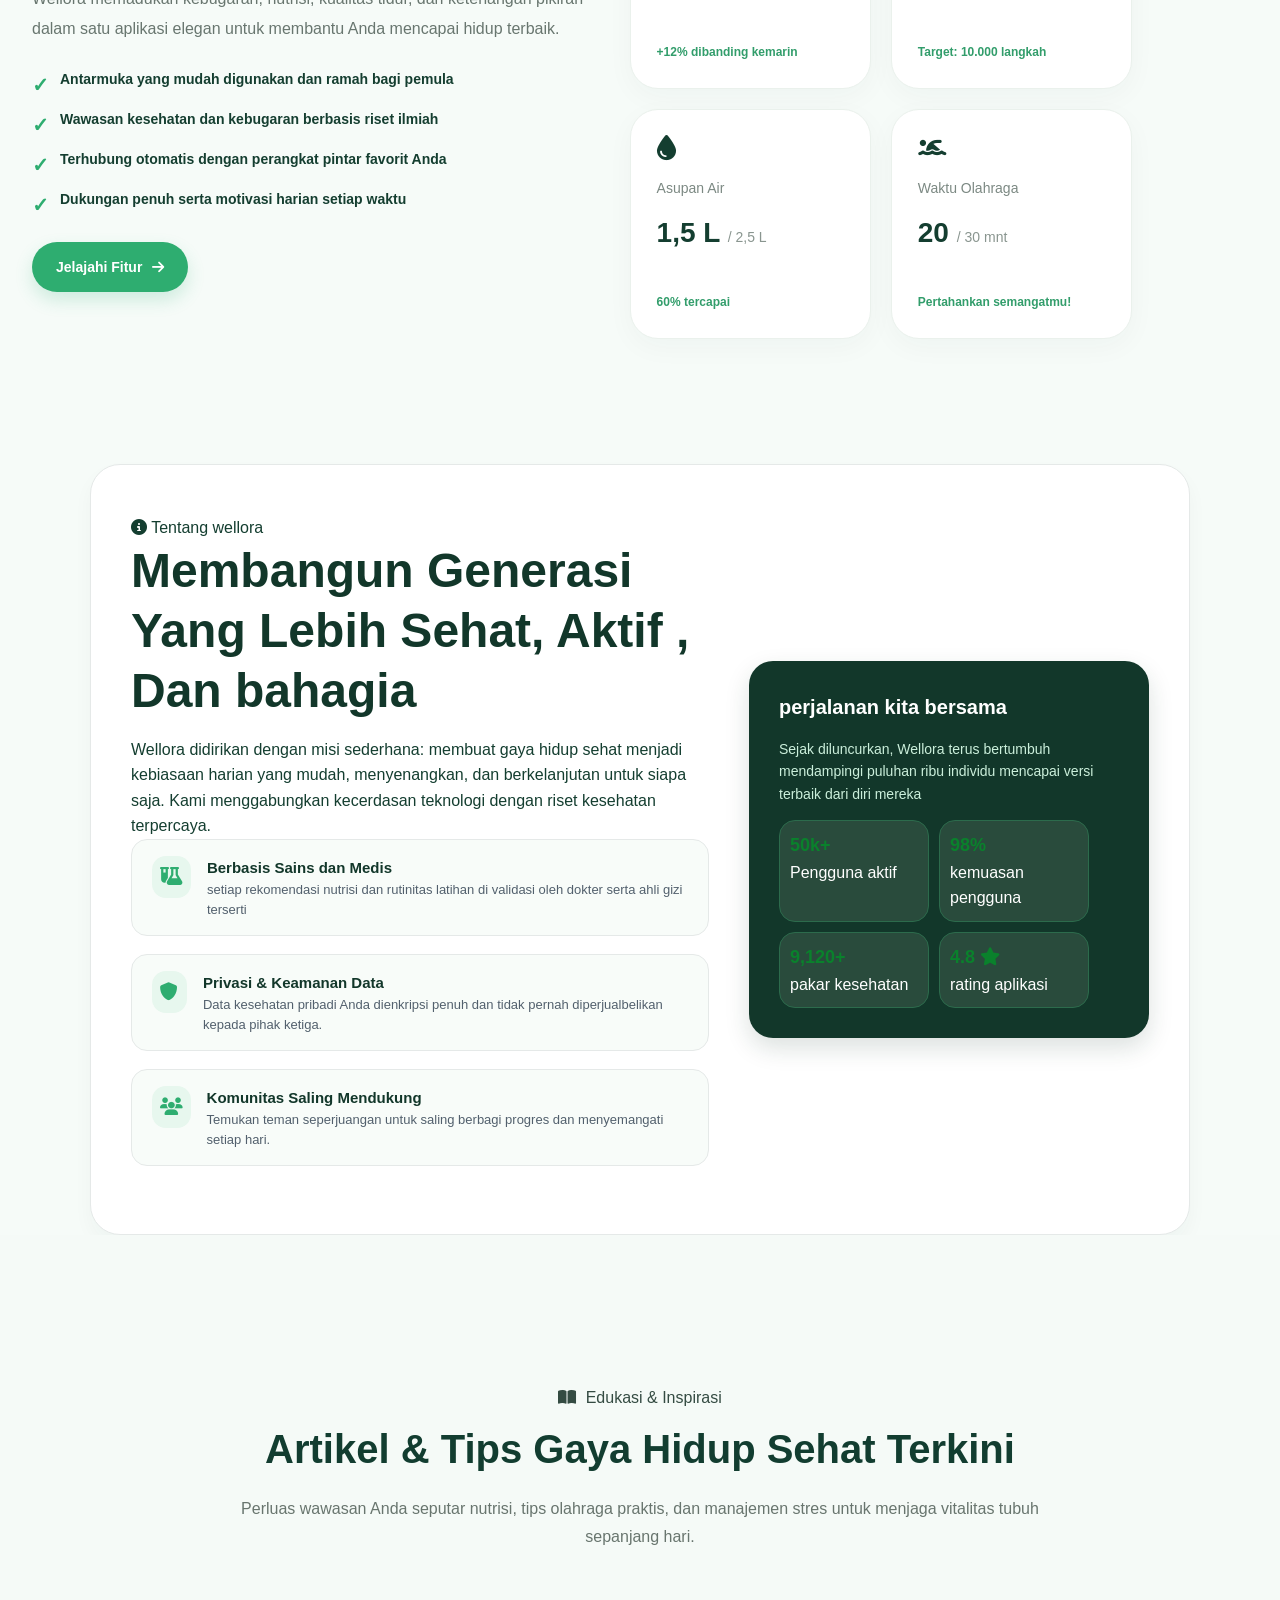
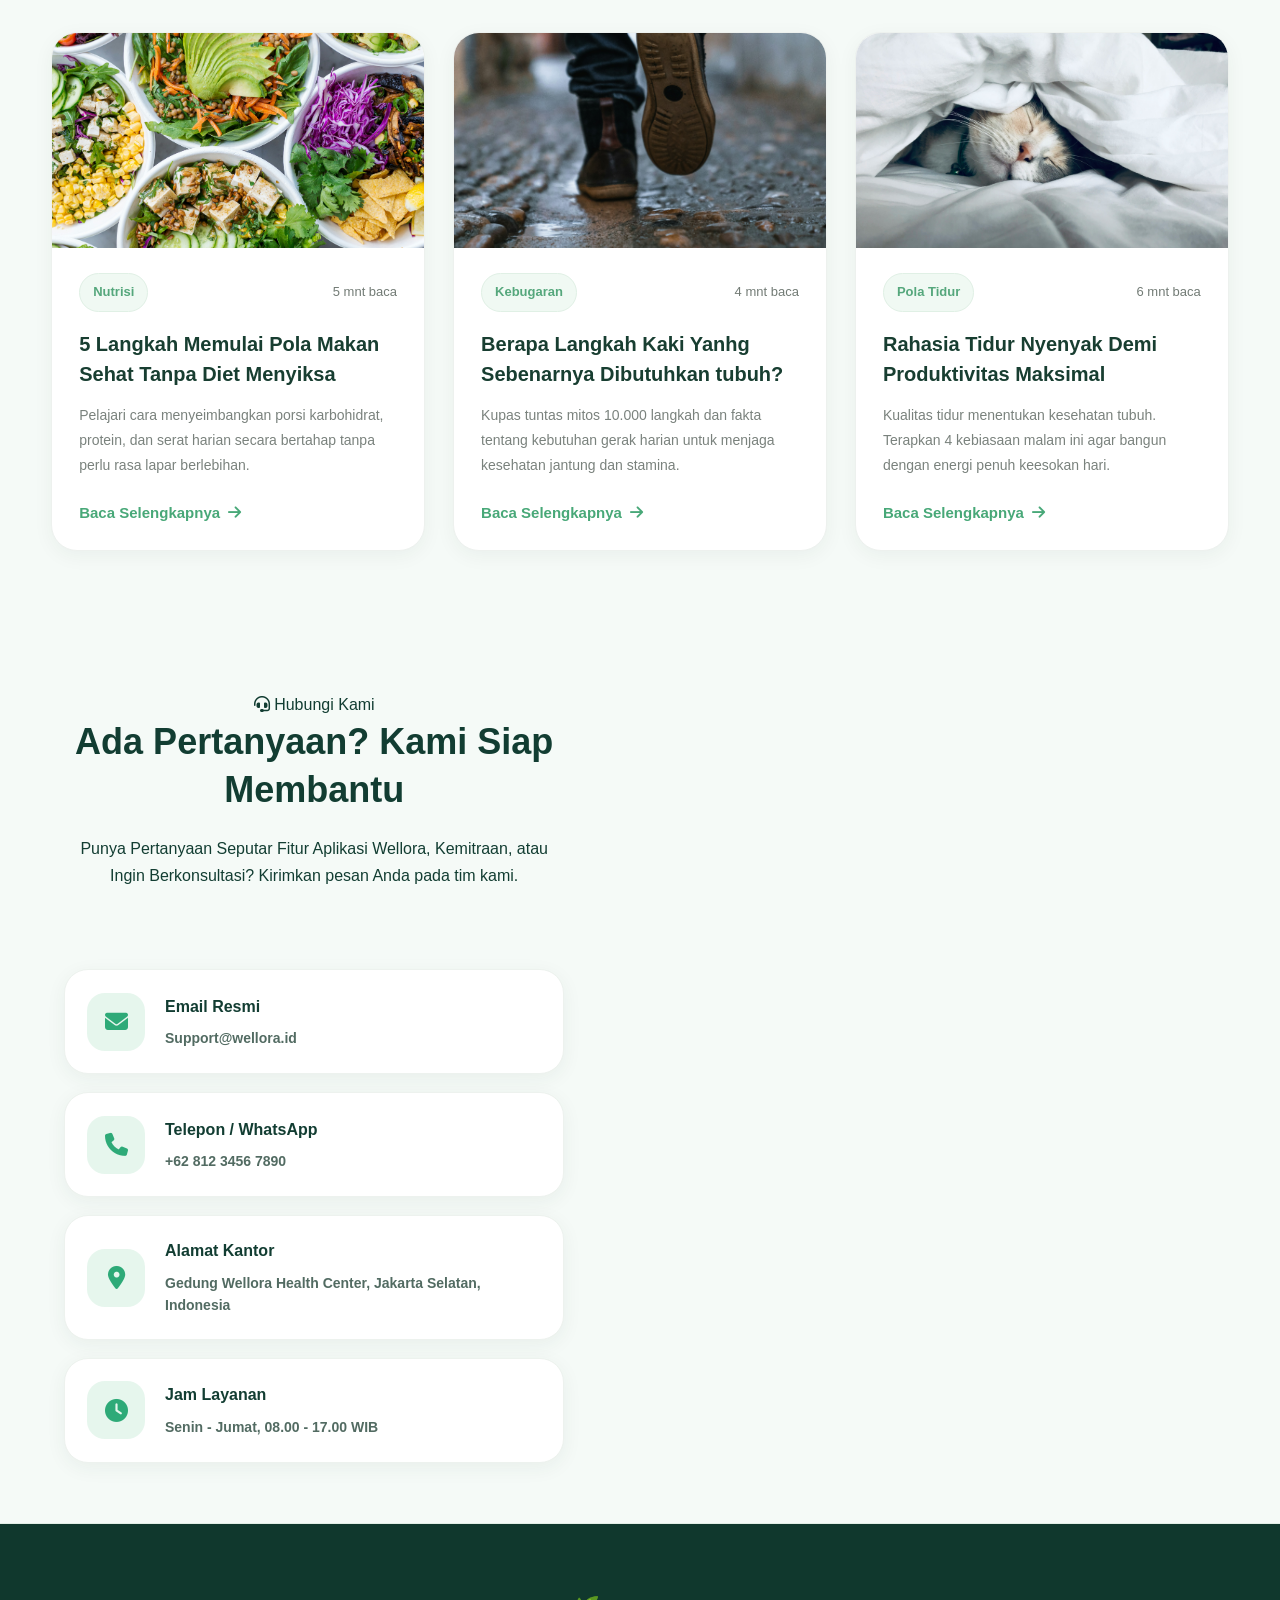
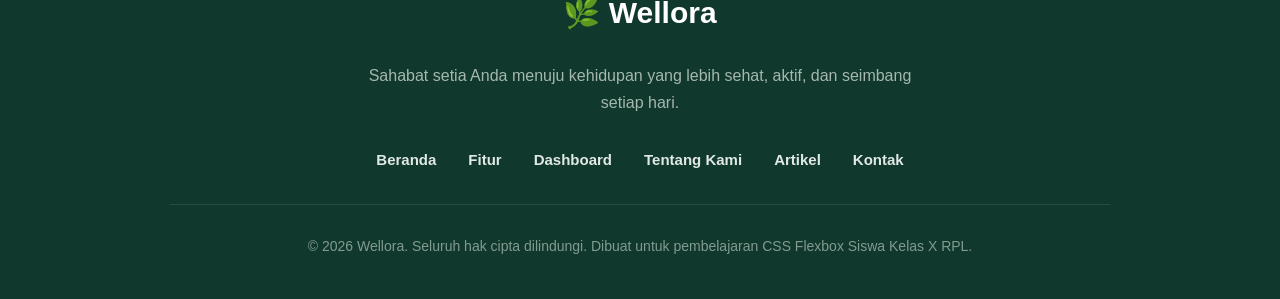
==== commit 97751a6f: "artikel baru 2" ====
--- a/index.html
+++ b/index.html
@@ -380,7 +380,7 @@
                     perlu rasa lapar berlebihan.
                 </p>
 
-                 <a href="#" class="artikel-link">
+                 <a href="detail-berita.html?id=0" class="artikel-link">
                     Baca Selengkapnya
                     <i class="fa-solid fa-arrow-right"></i>
                 </a>
@@ -413,7 +413,7 @@
                     kesehatan jantung dan stamina.
                 </p>
 
-                <a href="#" class="artikel-link">
+                <a href="detail-berita.html?id=1" class="artikel-link">
                     Baca Selengkapnya
                     <i class="fa-solid fa-arrow-right"></i>
                 </a>
@@ -445,7 +445,7 @@
                     dengan energi penuh keesokan hari.
                 </p>
 
-                <a href="#" class="artikel-link">
+                <a href="detail-berita.html?id=2" class="artikel-link">
                     Baca Selengkapnya
                     <i class="fa-solid fa-arrow-right"></i>
                 </a>
--- a/style.css
+++ b/style.css
@@ -1010,6 +1010,31 @@
     text-align: center;
 }
 
+.artikel-label {
+    color: #344b42;
+    font-size: 16px;
+    margin-bottom: 12px;
+}
+
+.artikel-label i {
+    margin-right: 5px;
+}
+
+.artikel-header h2 {
+    color: #123d30;
+    font-size: 40px;
+    line-height: 1.3;
+    font-weight: 800;
+    margin: 0 0 20px;
+}
+
+.artikel-deskripsi {
+    color: #68756e;
+    font-size: 16px;
+    line-height: 1.8;
+    margin: 0;
+}
+
 .artikel-card {
     background-color: #ffffff;
     border: 1px solid #edf1ee;
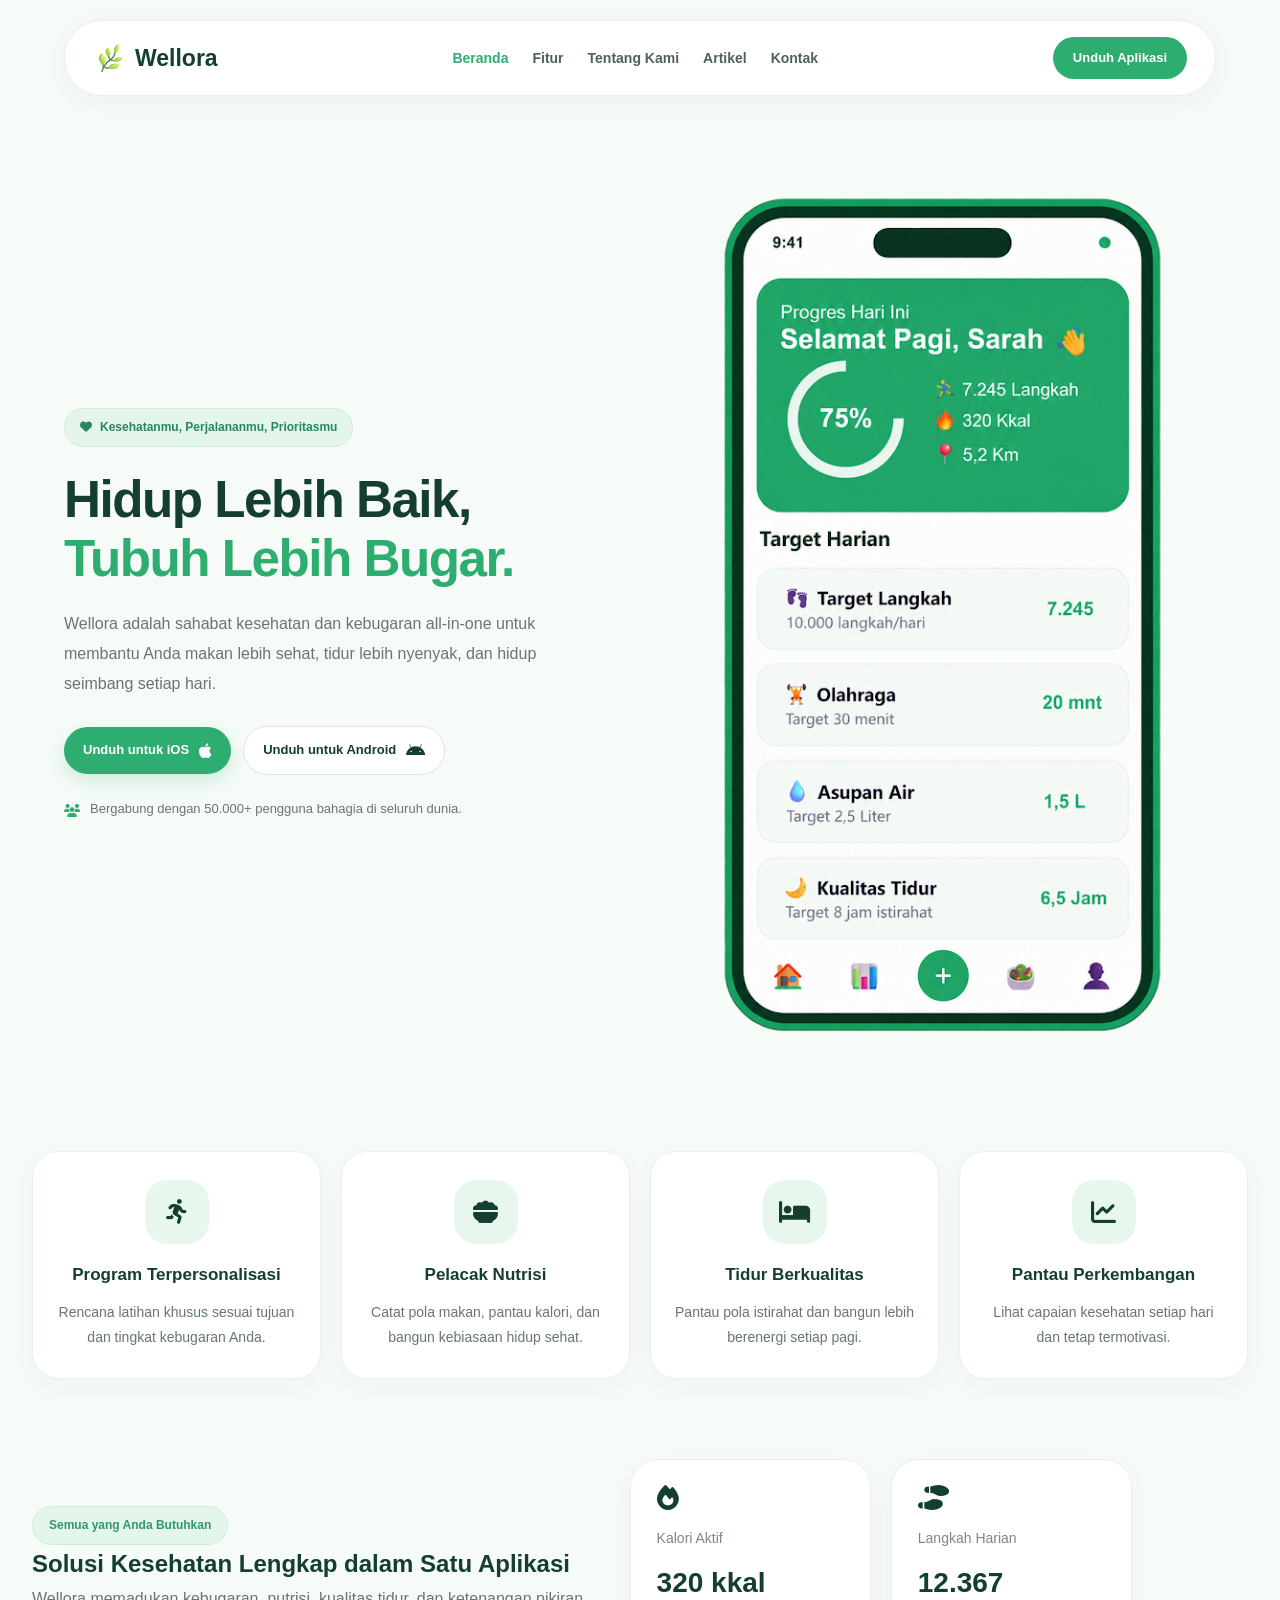
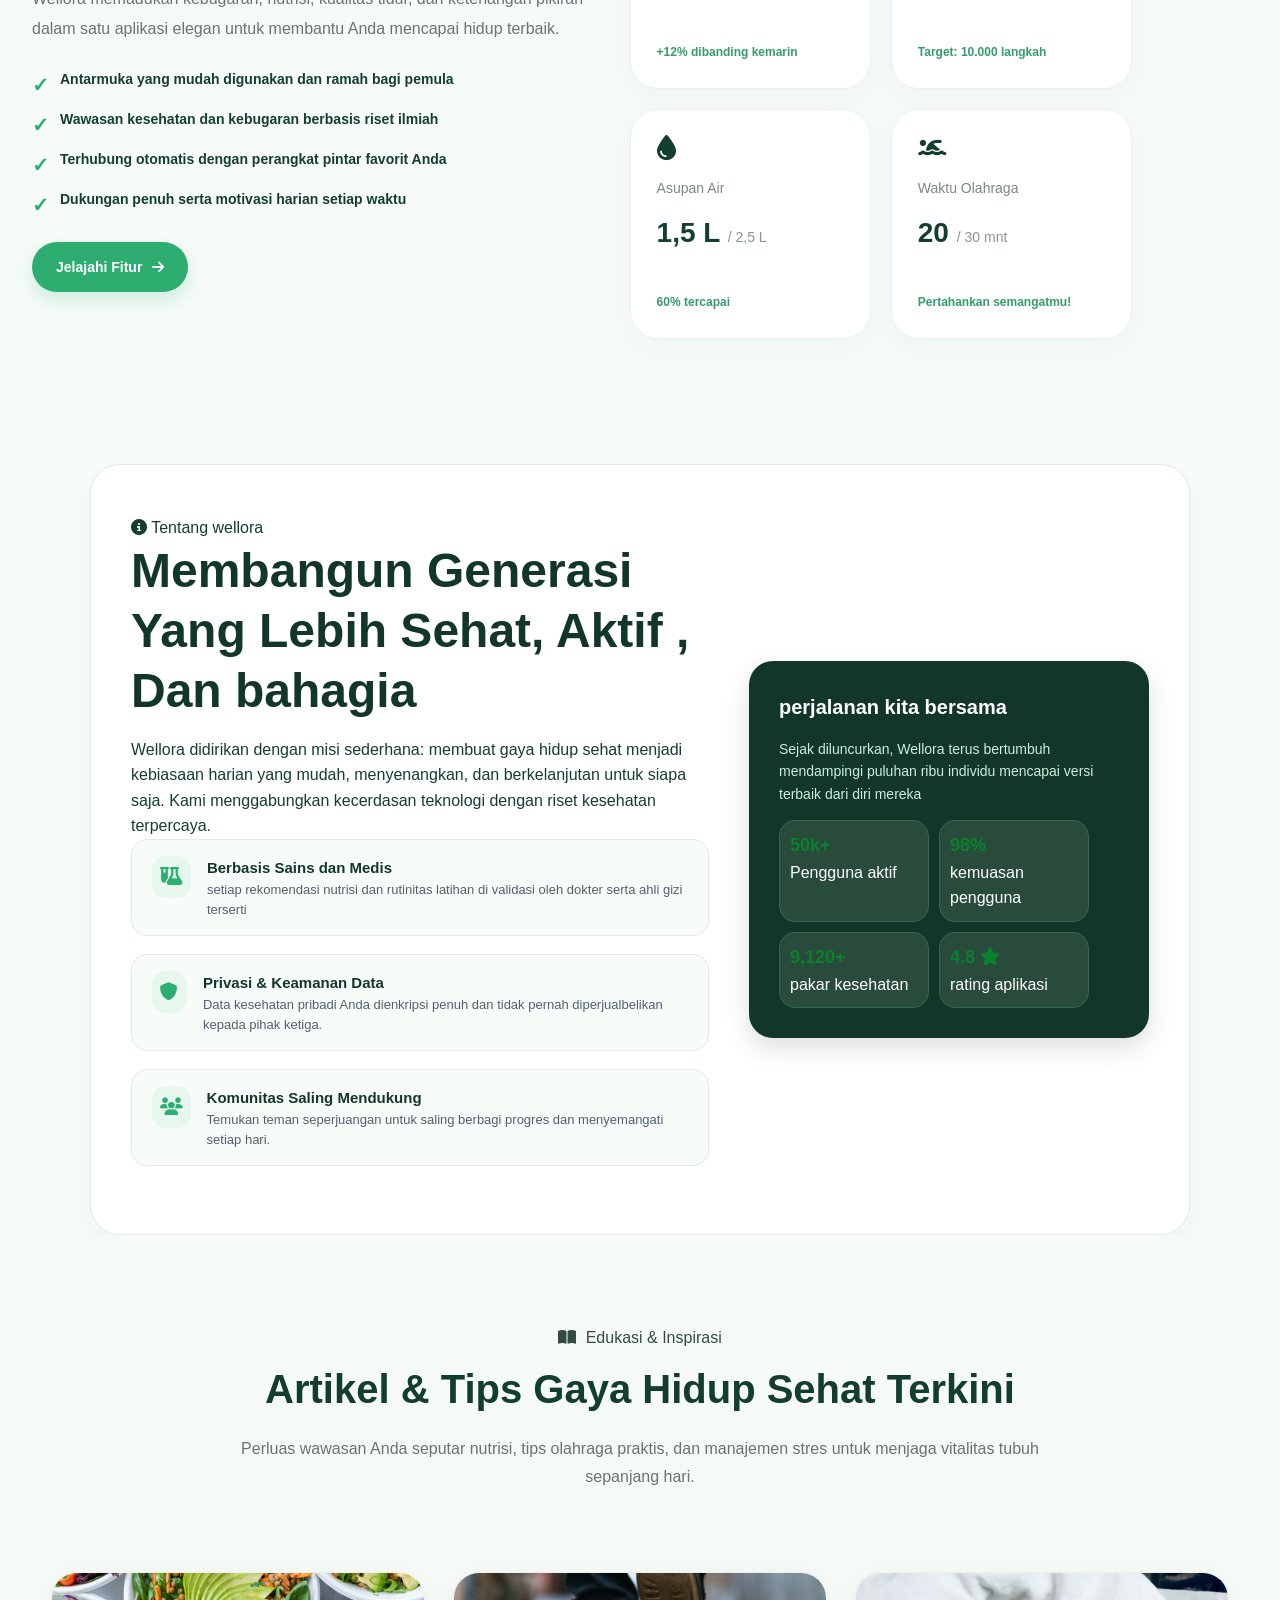
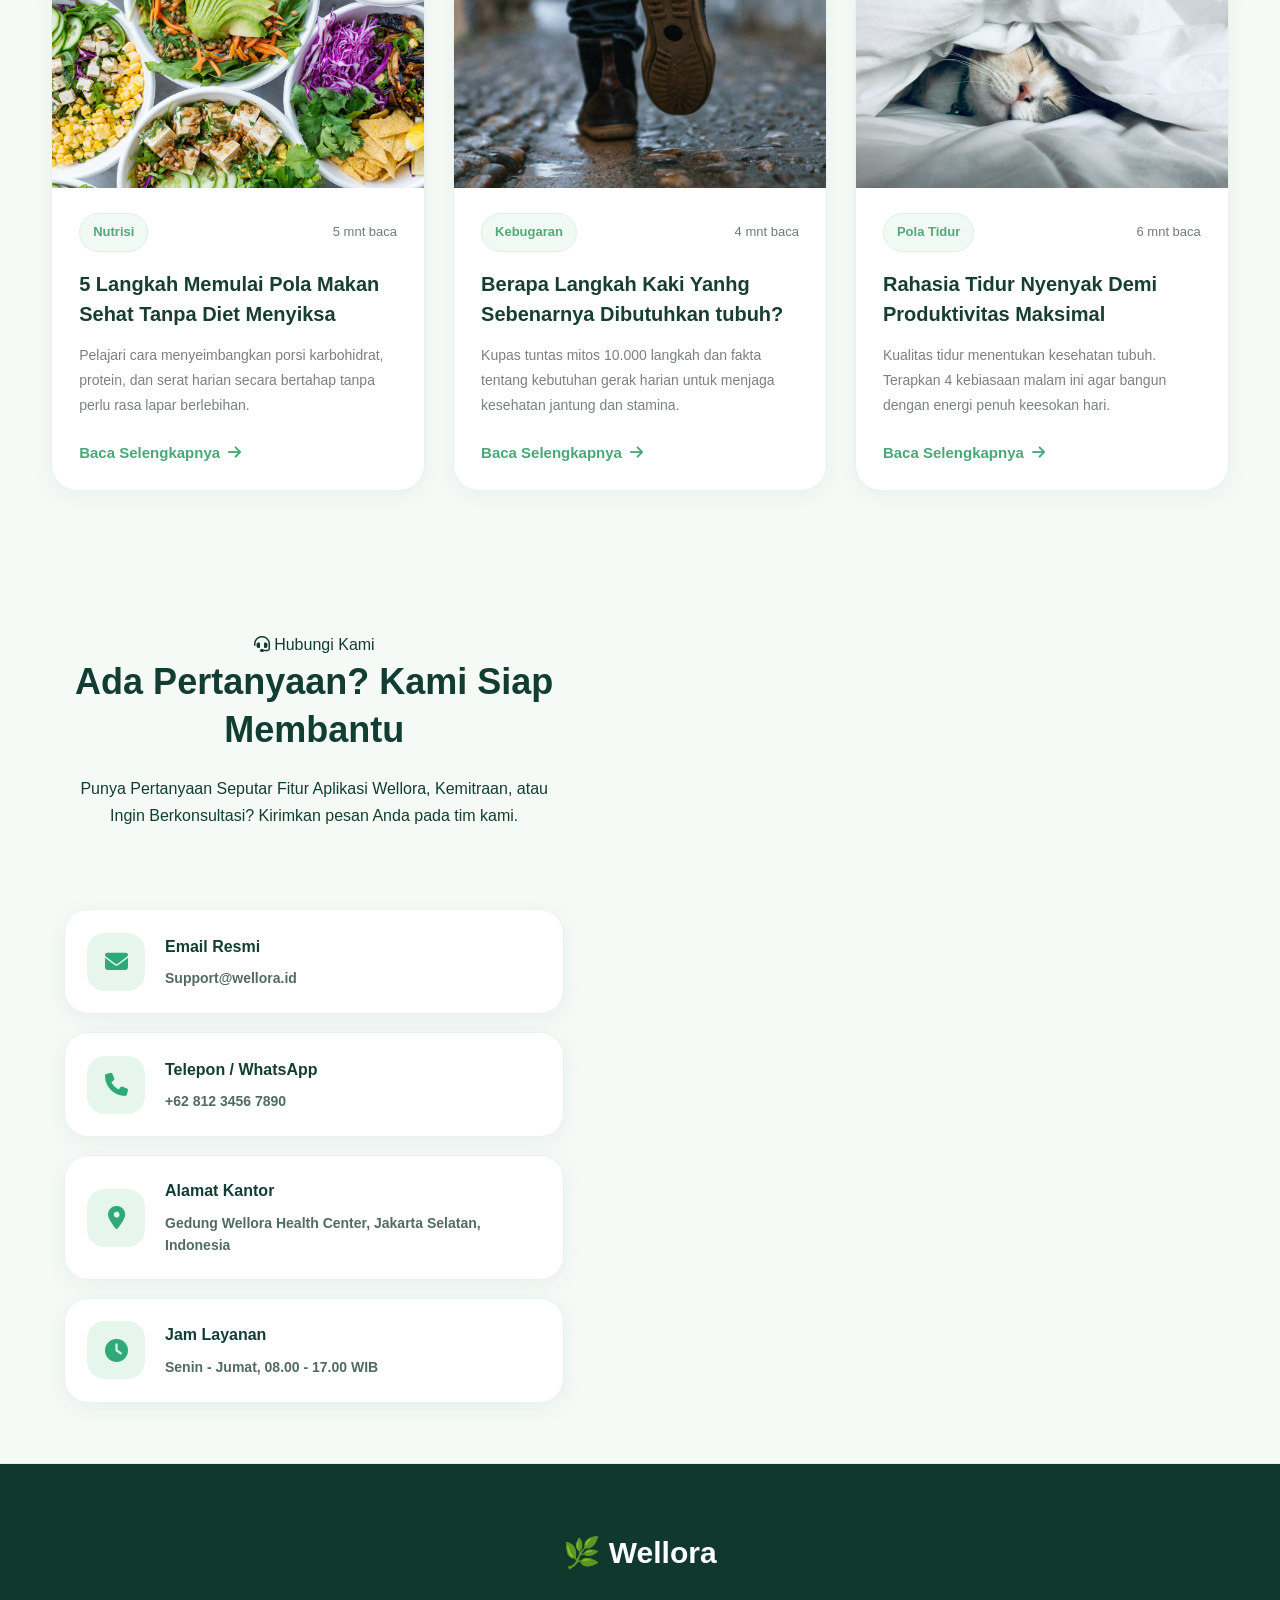
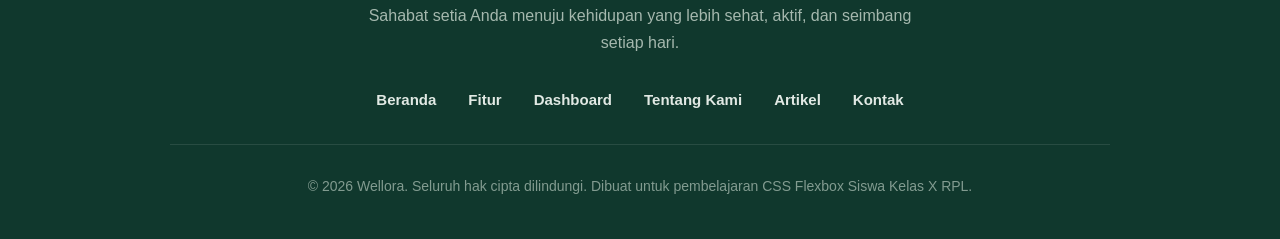
==== commit 8df42576: "artikel baru 2" ====
--- a/index.html
+++ b/index.html
@@ -27,7 +27,7 @@
             <a href="#" class="nav-item active">Beranda</a>
             <a href="#fitur" class="nav-item">Fitur</a>
             <a href="#tentang" class="nav-item">Tentang Kami</a>
-            <a href="#dashboard" class="nav-item">Artikel</a>
+            <a href="#artikel" class="nav-item">Artikel</a>
             <a href="#kontak" class="nav-item">Kontak</a>
         </nav>
 
--- a/style.css
+++ b/style.css
@@ -1006,7 +1006,7 @@
 
 .artikel-header {
     max-width: 800px;
-    margin: 80px auto 80px;
+    margin: 20px auto 80px;
     text-align: center;
 }
 
